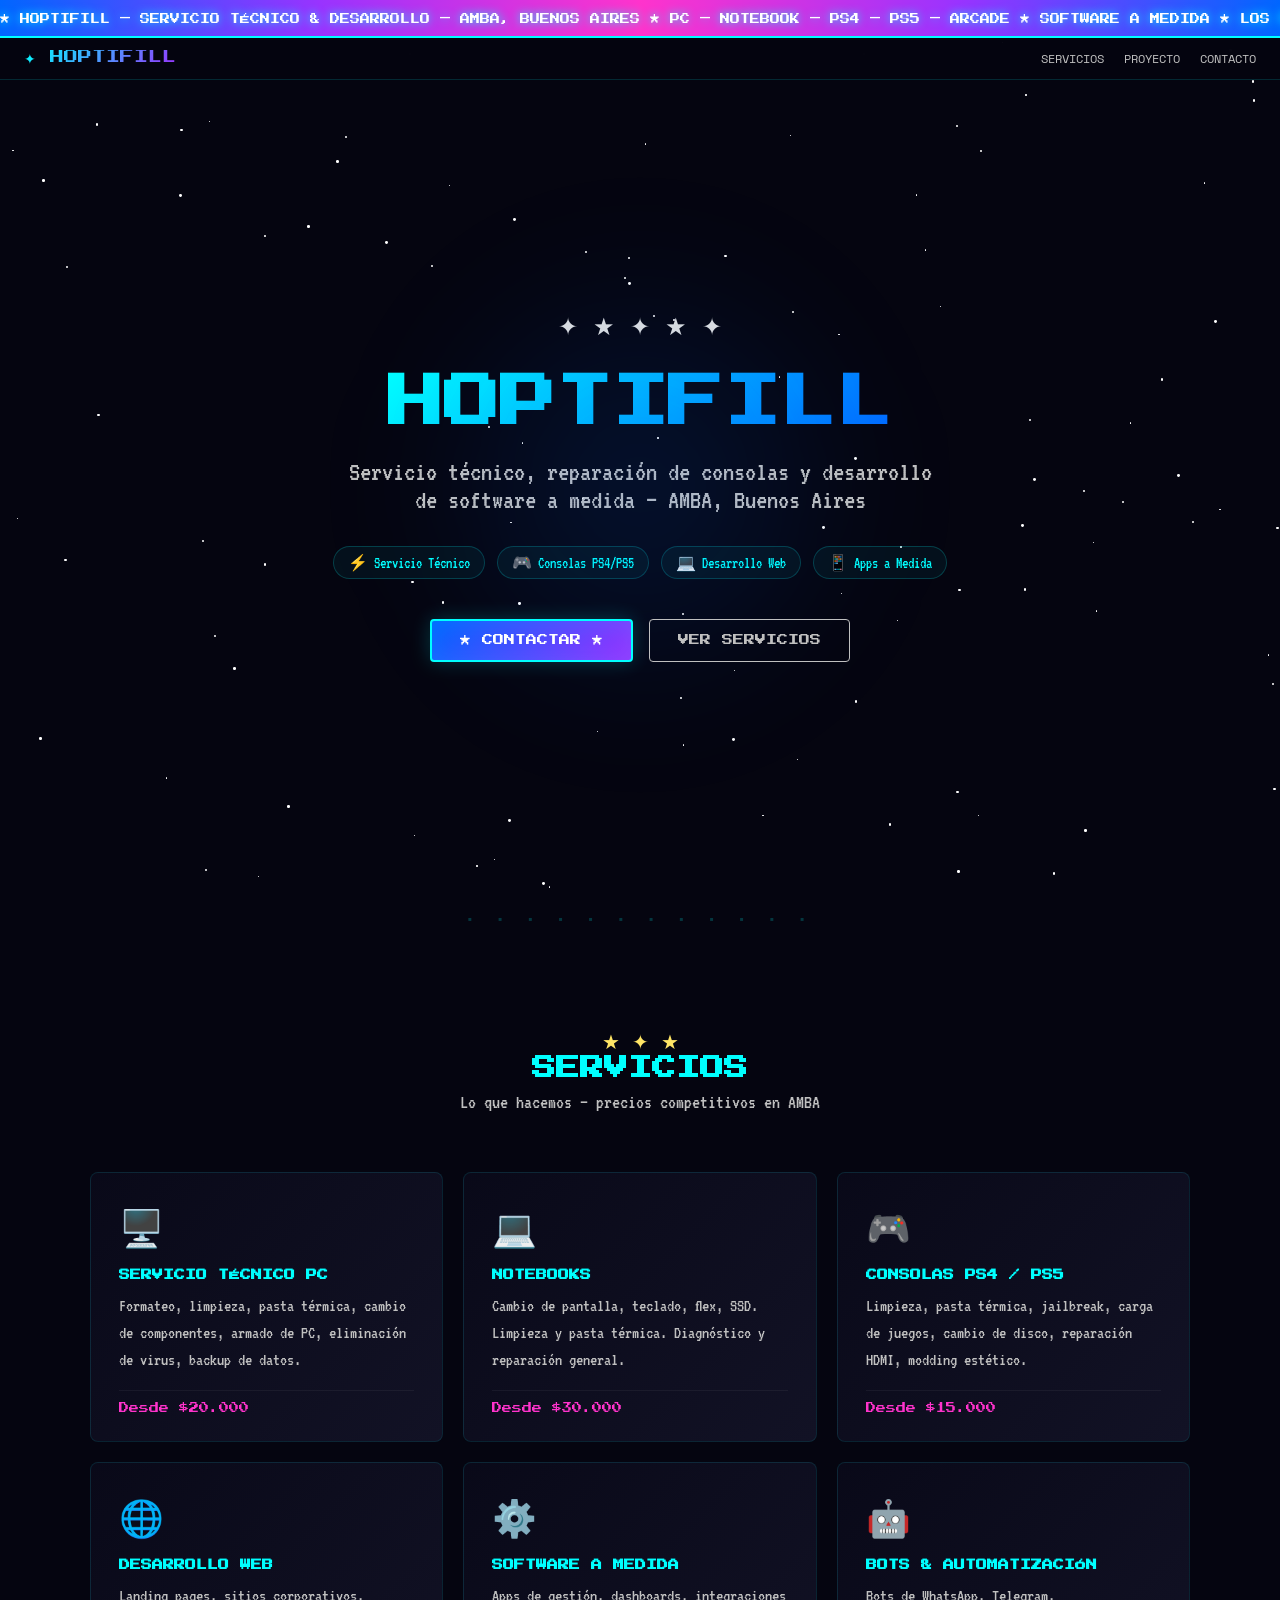
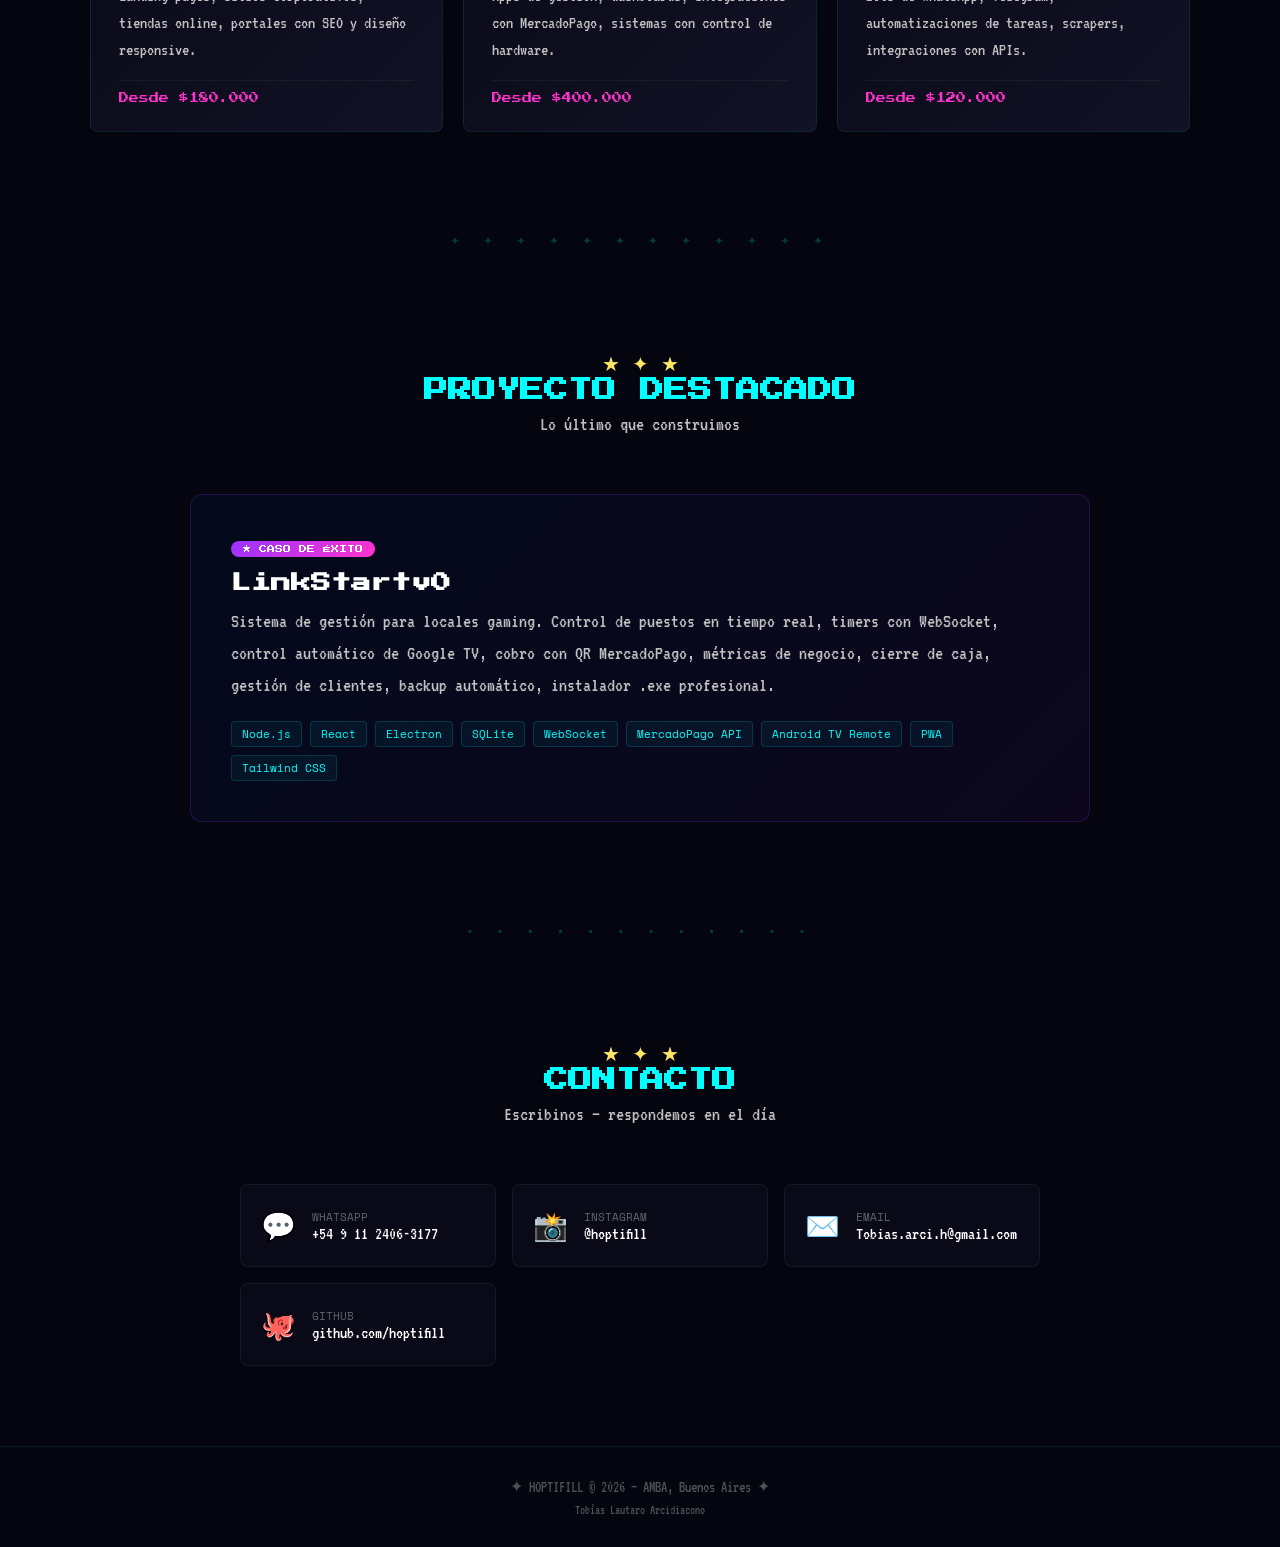
==== index.html @ 8c892903 "portfolio hoptifill" ====
<!DOCTYPE html>
<html lang="es-AR">
<head>
<meta charset="UTF-8"/>
<meta name="viewport" content="width=device-width, initial-scale=1.0"/>
<title>★ Hoptifill — Servicio Técnico & Desarrollo ★</title>
<meta name="description" content="Hoptifill — Servicio técnico, reparación de consolas, desarrollo web y software a medida. AMBA, Buenos Aires."/>
<link href="https://fonts.googleapis.com/css2?family=Press+Start+2P&family=VT323&family=Space+Mono:wght@400;700&display=swap" rel="stylesheet"/>
<style>
:root {
  --y2k-blue: #0066ff;
  --y2k-purple: #9933ff;
  --y2k-pink: #ff33cc;
  --y2k-cyan: #00ffff;
  --y2k-silver: #c0c0c0;
  --y2k-dark: #0a0a1a;
  --y2k-darker: #050510;
  --star: #ffe566;
}
* { margin: 0; padding: 0; box-sizing: border-box; }
html { scroll-behavior: smooth; }
body {
  background: var(--y2k-darker);
  color: #e0e0e0;
  font-family: 'Space Mono', monospace;
  overflow-x: hidden;
  cursor: url("data:image/svg+xml,<svg xmlns='http://www.w3.org/2000/svg' width='20' height='20'><text y='16' font-size='16'>✦</text></svg>"), auto;
}

/* ═══ STARS BACKGROUND ═══ */
.stars {
  position: fixed; top: 0; left: 0; width: 100%; height: 100%;
  pointer-events: none; z-index: 0;
}
.star {
  position: absolute;
  width: 2px; height: 2px;
  background: white;
  border-radius: 50%;
  animation: twinkle var(--d, 3s) ease-in-out infinite;
}
@keyframes twinkle { 0%,100%{opacity:0.2} 50%{opacity:1} }

/* ═══ MARQUEE ═══ */
.marquee-bar {
  background: linear-gradient(90deg, var(--y2k-blue), var(--y2k-purple), var(--y2k-pink), var(--y2k-purple), var(--y2k-blue));
  padding: 6px 0;
  overflow: hidden;
  position: relative;
  z-index: 10;
  border-bottom: 2px solid var(--y2k-cyan);
}
.marquee-inner {
  display: inline-block;
  white-space: nowrap;
  animation: scroll-left 20s linear infinite;
  font-family: 'Press Start 2P', monospace;
  font-size: 10px;
  color: white;
  text-shadow: 0 0 10px var(--y2k-cyan);
}
@keyframes scroll-left { 0%{transform:translateX(100vw)} 100%{transform:translateX(-100%)} }

/* ═══ NAV ═══ */
nav {
  position: sticky; top: 0; z-index: 50;
  background: rgba(5,5,16,0.9);
  backdrop-filter: blur(10px);
  border-bottom: 1px solid rgba(0,255,255,0.15);
  padding: 12px 24px;
  display: flex; justify-content: space-between; align-items: center;
}
.nav-logo {
  font-family: 'Press Start 2P', monospace;
  font-size: 14px;
  background: linear-gradient(135deg, var(--y2k-cyan), var(--y2k-purple));
  -webkit-background-clip: text; -webkit-text-fill-color: transparent;
}
.nav-links { display: flex; gap: 20px; }
.nav-links a {
  color: var(--y2k-silver);
  text-decoration: none;
  font-size: 12px;
  transition: all 0.3s;
  position: relative;
}
.nav-links a:hover { color: var(--y2k-cyan); text-shadow: 0 0 10px var(--y2k-cyan); }
.nav-links a::after {
  content: ''; position: absolute; bottom: -4px; left: 0; width: 0; height: 1px;
  background: var(--y2k-cyan); transition: width 0.3s;
}
.nav-links a:hover::after { width: 100%; }

/* ═══ HERO ═══ */
.hero {
  position: relative; z-index: 1;
  min-height: 90vh;
  display: flex; flex-direction: column;
  align-items: center; justify-content: center;
  text-align: center;
  padding: 40px 20px;
}
.hero-glow {
  position: absolute; width: 500px; height: 500px;
  border-radius: 50%;
  background: radial-gradient(circle, rgba(0,102,255,0.15), transparent 70%);
  filter: blur(60px);
  animation: float 6s ease-in-out infinite;
}
@keyframes float { 0%,100%{transform:translateY(0)} 50%{transform:translateY(-30px)} }
.hero h1 {
  font-family: 'Press Start 2P', monospace;
  font-size: clamp(28px, 5vw, 56px);
  line-height: 1.4;
  margin-bottom: 16px;
  background: linear-gradient(135deg, var(--y2k-cyan), var(--y2k-blue), var(--y2k-purple), var(--y2k-pink));
  background-size: 300% 300%;
  -webkit-background-clip: text; -webkit-text-fill-color: transparent;
  animation: gradient-shift 4s ease infinite;
}
@keyframes gradient-shift { 0%{background-position:0% 50%} 50%{background-position:100% 50%} 100%{background-position:0% 50%} }
.hero-stars { font-size: 24px; margin-bottom: 20px; animation: pulse-star 2s ease-in-out infinite; }
@keyframes pulse-star { 0%,100%{opacity:0.5;transform:scale(1)} 50%{opacity:1;transform:scale(1.1)} }
.hero-sub {
  font-family: 'VT323', monospace;
  font-size: clamp(18px, 2.5vw, 28px);
  color: var(--y2k-silver);
  max-width: 600px;
  margin-bottom: 32px;
}
.hero-badges { display: flex; gap: 12px; flex-wrap: wrap; justify-content: center; margin-bottom: 40px; }
.badge {
  background: rgba(0,255,255,0.05);
  border: 1px solid rgba(0,255,255,0.2);
  padding: 6px 14px;
  border-radius: 999px;
  font-size: 11px;
  color: var(--y2k-cyan);
  font-family: 'VT323', monospace;
  font-size: 16px;
}
.cta-group { display: flex; gap: 16px; flex-wrap: wrap; justify-content: center; }
.cta {
  display: inline-flex; align-items: center; gap: 8px;
  padding: 14px 28px;
  font-family: 'Press Start 2P', monospace;
  font-size: 11px;
  text-decoration: none;
  border-radius: 4px;
  transition: all 0.3s;
  position: relative;
  overflow: hidden;
}
.cta-primary {
  background: linear-gradient(135deg, var(--y2k-blue), var(--y2k-purple));
  color: white;
  border: 2px solid var(--y2k-cyan);
  box-shadow: 0 0 20px rgba(0,255,255,0.2), inset 0 0 20px rgba(0,255,255,0.1);
}
.cta-primary:hover { box-shadow: 0 0 30px rgba(0,255,255,0.4), inset 0 0 30px rgba(0,255,255,0.2); transform: translateY(-2px); }
.cta-secondary {
  background: transparent;
  color: var(--y2k-silver);
  border: 1px solid var(--y2k-silver);
}
.cta-secondary:hover { border-color: var(--y2k-pink); color: var(--y2k-pink); }

/* ═══ SECTIONS ═══ */
section { position: relative; z-index: 1; padding: 80px 20px; }
.section-title {
  text-align: center; margin-bottom: 60px;
}
.section-title h2 {
  font-family: 'Press Start 2P', monospace;
  font-size: clamp(16px, 3vw, 24px);
  color: var(--y2k-cyan);
  margin-bottom: 12px;
}
.section-title .stars-deco { color: var(--star); font-size: 20px; }
.section-title p { font-family: 'VT323', monospace; font-size: 20px; color: var(--y2k-silver); }

/* ═══ SERVICES GRID ═══ */
.services-grid {
  display: grid;
  grid-template-columns: repeat(auto-fit, minmax(280px, 1fr));
  gap: 20px;
  max-width: 1100px;
  margin: 0 auto;
}
.service-card {
  background: linear-gradient(135deg, rgba(10,10,26,0.9), rgba(20,20,40,0.9));
  border: 1px solid rgba(0,255,255,0.1);
  border-radius: 8px;
  padding: 28px;
  transition: all 0.4s;
  position: relative;
  overflow: hidden;
}
.service-card::before {
  content: ''; position: absolute; top: 0; left: 0; right: 0; height: 2px;
  background: linear-gradient(90deg, transparent, var(--y2k-cyan), transparent);
  opacity: 0; transition: opacity 0.4s;
}
.service-card:hover::before { opacity: 1; }
.service-card:hover { transform: translateY(-4px); border-color: rgba(0,255,255,0.3); box-shadow: 0 8px 30px rgba(0,102,255,0.15); }
.service-icon { font-size: 36px; margin-bottom: 16px; }
.service-card h3 { font-family: 'Press Start 2P', monospace; font-size: 11px; color: var(--y2k-cyan); margin-bottom: 12px; }
.service-card p { font-family: 'VT323', monospace; font-size: 18px; color: var(--y2k-silver); line-height: 1.5; }
.service-price {
  margin-top: 16px;
  padding-top: 12px;
  border-top: 1px solid rgba(255,255,255,0.05);
  font-family: 'Press Start 2P', monospace;
  font-size: 10px;
  color: var(--y2k-pink);
}

/* ═══ FEATURED PROJECT ═══ */
.featured {
  max-width: 900px; margin: 0 auto;
  background: linear-gradient(135deg, rgba(0,102,255,0.05), rgba(153,51,255,0.05));
  border: 1px solid rgba(153,51,255,0.2);
  border-radius: 12px;
  padding: 40px;
  position: relative;
  overflow: hidden;
}
.featured::after {
  content: ''; position: absolute; top: -50%; right: -50%;
  width: 200px; height: 200px;
  background: radial-gradient(circle, rgba(153,51,255,0.1), transparent);
  border-radius: 50%;
  filter: blur(40px);
}
.featured-badge {
  display: inline-block;
  background: linear-gradient(135deg, var(--y2k-purple), var(--y2k-pink));
  padding: 4px 12px;
  border-radius: 999px;
  font-family: 'Press Start 2P', monospace;
  font-size: 8px;
  color: white;
  margin-bottom: 16px;
}
.featured h3 {
  font-family: 'Press Start 2P', monospace;
  font-size: 20px;
  color: white;
  margin-bottom: 12px;
}
.featured p { font-family: 'VT323', monospace; font-size: 20px; color: var(--y2k-silver); line-height: 1.6; margin-bottom: 20px; }
.tech-tags { display: flex; gap: 8px; flex-wrap: wrap; }
.tech-tag {
  background: rgba(0,255,255,0.05);
  border: 1px solid rgba(0,255,255,0.15);
  padding: 4px 10px;
  border-radius: 4px;
  font-size: 11px;
  color: var(--y2k-cyan);
}

/* ═══ CONTACT ═══ */
.contact-grid {
  display: grid;
  grid-template-columns: repeat(auto-fit, minmax(220px, 1fr));
  gap: 16px;
  max-width: 800px;
  margin: 0 auto;
}
.contact-card {
  display: flex; align-items: center; gap: 16px;
  background: rgba(10,10,26,0.8);
  border: 1px solid rgba(255,255,255,0.06);
  border-radius: 8px;
  padding: 20px;
  text-decoration: none;
  color: var(--y2k-silver);
  transition: all 0.3s;
}
.contact-card:hover { border-color: var(--y2k-cyan); transform: translateY(-2px); }
.contact-icon { font-size: 28px; }
.contact-label { font-size: 11px; color: var(--y2k-silver); opacity: 0.5; }
.contact-value { font-family: 'VT323', monospace; font-size: 18px; color: white; }

/* ═══ FOOTER ═══ */
footer {
  position: relative; z-index: 1;
  border-top: 1px solid rgba(0,255,255,0.1);
  text-align: center;
  padding: 30px 20px;
}
footer p { font-family: 'VT323', monospace; font-size: 16px; color: rgba(255,255,255,0.3); }
footer .sparkle { animation: pulse-star 1.5s ease-in-out infinite; display: inline-block; }

/* ═══ PIXEL DIVIDER ═══ */
.divider {
  text-align: center;
  padding: 20px;
  font-size: 12px;
  color: rgba(0,255,255,0.2);
  letter-spacing: 8px;
}

/* ═══ RESPONSIVE ═══ */
@media (max-width: 600px) {
  .nav-links { display: none; }
  .hero h1 { font-size: 22px; }
  .featured { padding: 24px; }
  .cta { font-size: 9px; padding: 12px 20px; }
}
</style>
</head>
<body>

<!-- Stars -->
<div class="stars" id="stars"></div>

<!-- Marquee -->
<div class="marquee-bar">
  <div class="marquee-inner">
    ★ HOPTIFILL — SERVICIO TÉCNICO & DESARROLLO — AMBA, BUENOS AIRES ★ PC — NOTEBOOK — PS4 — PS5 — ARCADE ★ SOFTWARE A MEDIDA ★ LOS PRECIOS MÁS COMPETITIVOS ★ CONTACTANOS POR WHATSAPP ★
  </div>
</div>

<!-- Nav -->
<nav>
  <div class="nav-logo">✦ HOPTIFILL</div>
  <div class="nav-links">
    <a href="#servicios">SERVICIOS</a>
    <a href="#proyecto">PROYECTO</a>
    <a href="#contacto">CONTACTO</a>
  </div>
</nav>

<!-- Hero -->
<section class="hero">
  <div class="hero-glow"></div>
  <div class="hero-stars">✦ ★ ✦ ★ ✦</div>
  <h1>HOPTIFILL</h1>
  <p class="hero-sub">Servicio técnico, reparación de consolas y desarrollo de software a medida — AMBA, Buenos Aires</p>
  <div class="hero-badges">
    <span class="badge">⚡ Servicio Técnico</span>
    <span class="badge">🎮 Consolas PS4/PS5</span>
    <span class="badge">💻 Desarrollo Web</span>
    <span class="badge">📱 Apps a Medida</span>
  </div>
  <div class="cta-group">
    <a href="https://wa.me/5491124063177" target="_blank" class="cta cta-primary">★ CONTACTAR ★</a>
    <a href="#servicios" class="cta cta-secondary">VER SERVICIOS</a>
  </div>
</section>

<div class="divider">▪ ▪ ▪ ▪ ▪ ▪ ▪ ▪ ▪ ▪ ▪ ▪</div>

<!-- Servicios -->
<section id="servicios">
  <div class="section-title">
    <div class="stars-deco">★ ✦ ★</div>
    <h2>SERVICIOS</h2>
    <p>Lo que hacemos — precios competitivos en AMBA</p>
  </div>

  <div class="services-grid">
    <div class="service-card">
      <div class="service-icon">🖥️</div>
      <h3>SERVICIO TÉCNICO PC</h3>
      <p>Formateo, limpieza, pasta térmica, cambio de componentes, armado de PC, eliminación de virus, backup de datos.</p>
      <div class="service-price">Desde $20.000</div>
    </div>
    <div class="service-card">
      <div class="service-icon">💻</div>
      <h3>NOTEBOOKS</h3>
      <p>Cambio de pantalla, teclado, flex, SSD. Limpieza y pasta térmica. Diagnóstico y reparación general.</p>
      <div class="service-price">Desde $30.000</div>
    </div>
    <div class="service-card">
      <div class="service-icon">🎮</div>
      <h3>CONSOLAS PS4 / PS5</h3>
      <p>Limpieza, pasta térmica, jailbreak, carga de juegos, cambio de disco, reparación HDMI, modding estético.</p>
      <div class="service-price">Desde $15.000</div>
    </div>
    <div class="service-card">
      <div class="service-icon">🌐</div>
      <h3>DESARROLLO WEB</h3>
      <p>Landing pages, sitios corporativos, tiendas online, portales con SEO y diseño responsive.</p>
      <div class="service-price">Desde $180.000</div>
    </div>
    <div class="service-card">
      <div class="service-icon">⚙️</div>
      <h3>SOFTWARE A MEDIDA</h3>
      <p>Apps de gestión, dashboards, integraciones con MercadoPago, sistemas con control de hardware.</p>
      <div class="service-price">Desde $400.000</div>
    </div>
    <div class="service-card">
      <div class="service-icon">🤖</div>
      <h3>BOTS & AUTOMATIZACIÓN</h3>
      <p>Bots de WhatsApp, Telegram, automatizaciones de tareas, scrapers, integraciones con APIs.</p>
      <div class="service-price">Desde $120.000</div>
    </div>
  </div>
</section>

<div class="divider">✦ ✦ ✦ ✦ ✦ ✦ ✦ ✦ ✦ ✦ ✦ ✦</div>

<!-- Proyecto destacado -->
<section id="proyecto">
  <div class="section-title">
    <div class="stars-deco">★ ✦ ★</div>
    <h2>PROYECTO DESTACADO</h2>
    <p>Lo último que construimos</p>
  </div>

  <div class="featured">
    <span class="featured-badge">★ CASO DE ÉXITO</span>
    <h3>LinkStartv0</h3>
    <p>Sistema de gestión para locales gaming. Control de puestos en tiempo real, timers con WebSocket, control automático de Google TV, cobro con QR MercadoPago, métricas de negocio, cierre de caja, gestión de clientes, backup automático, instalador .exe profesional.</p>
    <div class="tech-tags">
      <span class="tech-tag">Node.js</span>
      <span class="tech-tag">React</span>
      <span class="tech-tag">Electron</span>
      <span class="tech-tag">SQLite</span>
      <span class="tech-tag">WebSocket</span>
      <span class="tech-tag">MercadoPago API</span>
      <span class="tech-tag">Android TV Remote</span>
      <span class="tech-tag">PWA</span>
      <span class="tech-tag">Tailwind CSS</span>
    </div>
  </div>
</section>

<div class="divider">▪ ▪ ▪ ▪ ▪ ▪ ▪ ▪ ▪ ▪ ▪ ▪</div>

<!-- Contacto -->
<section id="contacto">
  <div class="section-title">
    <div class="stars-deco">★ ✦ ★</div>
    <h2>CONTACTO</h2>
    <p>Escribinos — respondemos en el día</p>
  </div>

  <div class="contact-grid">
    <a href="https://wa.me/5491124063177" target="_blank" class="contact-card">
      <div class="contact-icon">💬</div>
      <div>
        <div class="contact-label">WHATSAPP</div>
        <div class="contact-value">+54 9 11 2406-3177</div>
      </div>
    </a>
    <a href="https://instagram.com/hoptifill" target="_blank" class="contact-card">
      <div class="contact-icon">📸</div>
      <div>
        <div class="contact-label">INSTAGRAM</div>
        <div class="contact-value">@hoptifill</div>
      </div>
    </a>
    <a href="mailto:Tobias.arci.h@gmail.com" class="contact-card">
      <div class="contact-icon">✉️</div>
      <div>
        <div class="contact-label">EMAIL</div>
        <div class="contact-value">Tobias.arci.h@gmail.com</div>
      </div>
    </a>
    <a href="https://github.com/hoptifill" target="_blank" class="contact-card">
      <div class="contact-icon">🐙</div>
      <div>
        <div class="contact-label">GITHUB</div>
        <div class="contact-value">github.com/hoptifill</div>
      </div>
    </a>
  </div>
</section>

<!-- Footer -->
<footer>
  <p><span class="sparkle">✦</span> HOPTIFILL © 2026 — AMBA, Buenos Aires <span class="sparkle">✦</span></p>
  <p style="margin-top:8px; font-size:13px;">Tobías Lautaro Arcidiacono</p>
</footer>

<script>
// Generate stars
var starsContainer = document.getElementById('stars');
for (var i = 0; i < 120; i++) {
  var star = document.createElement('div');
  star.className = 'star';
  star.style.left = Math.random() * 100 + '%';
  star.style.top = Math.random() * 100 + '%';
  star.style.setProperty('--d', (2 + Math.random() * 4) + 's');
  star.style.animationDelay = Math.random() * 3 + 's';
  star.style.width = star.style.height = (1 + Math.random() * 2) + 'px';
  starsContainer.appendChild(star);
}
</script>
</body>
</html>
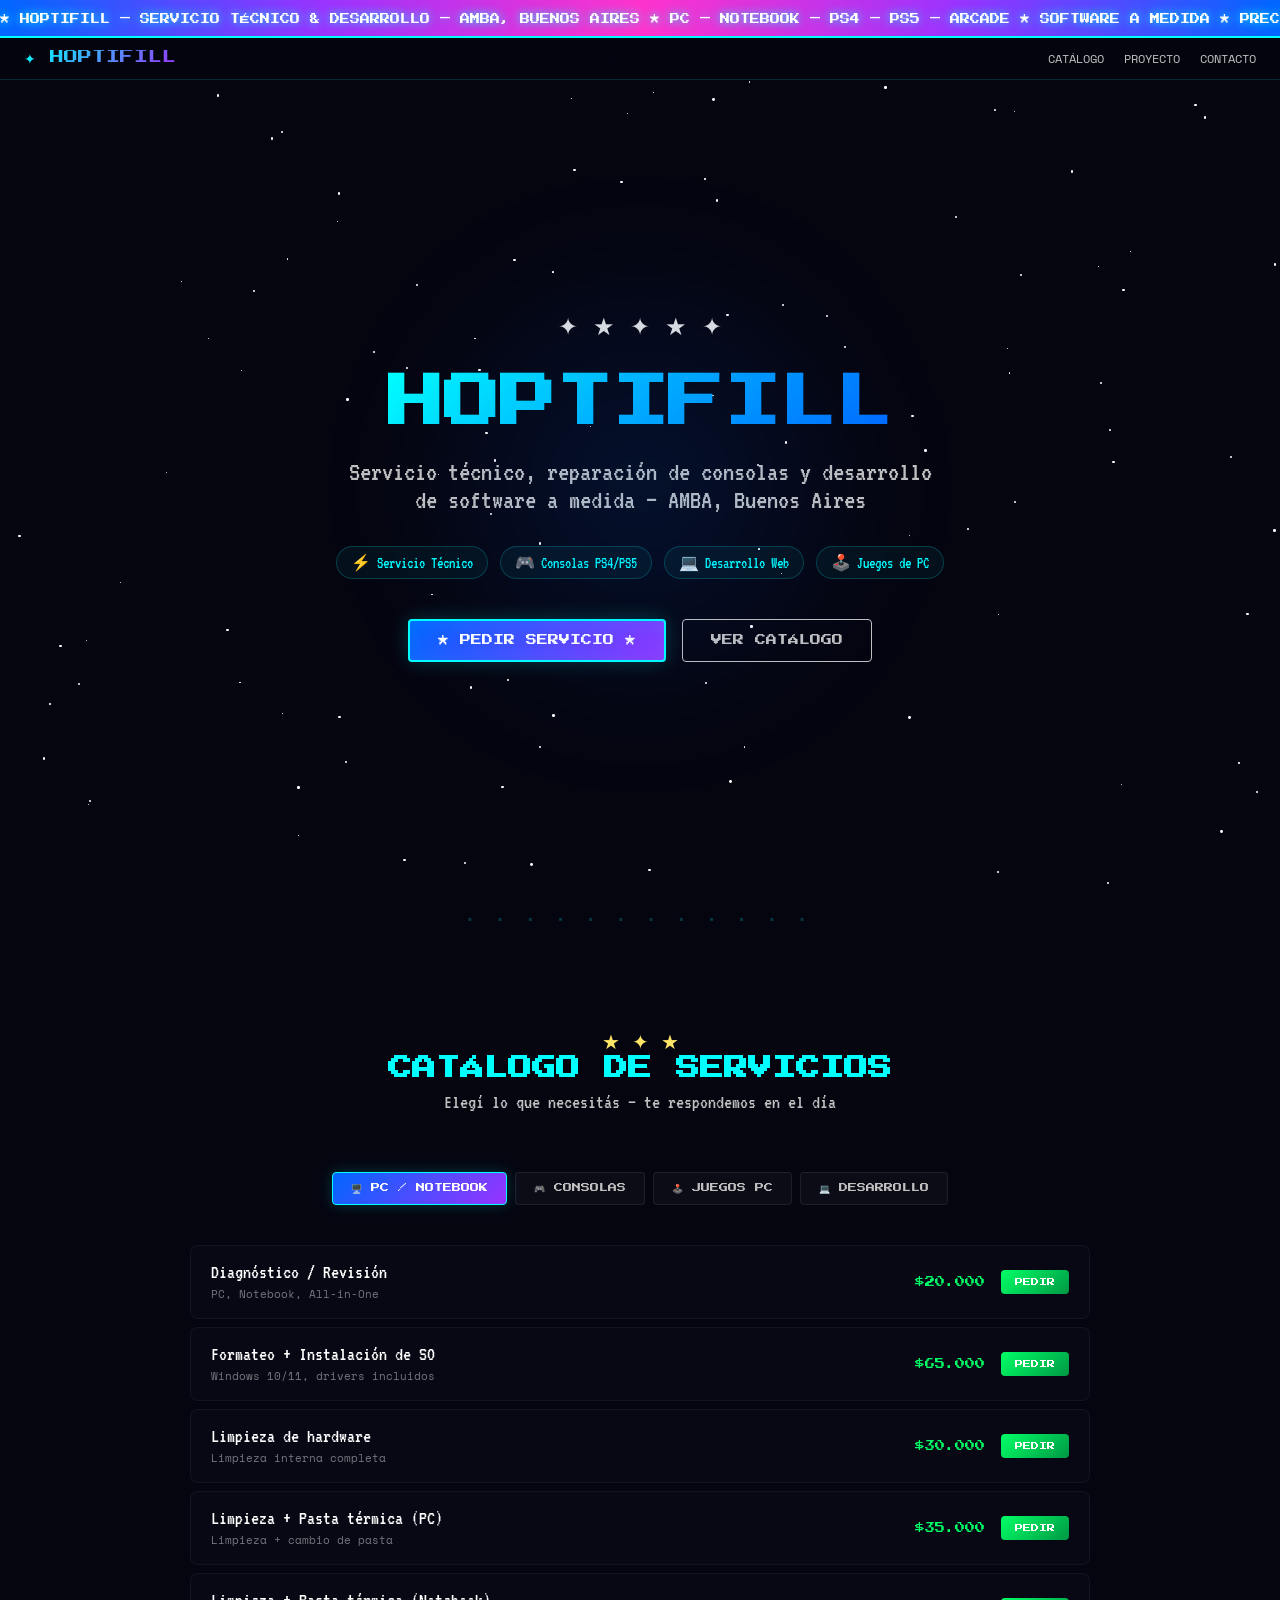
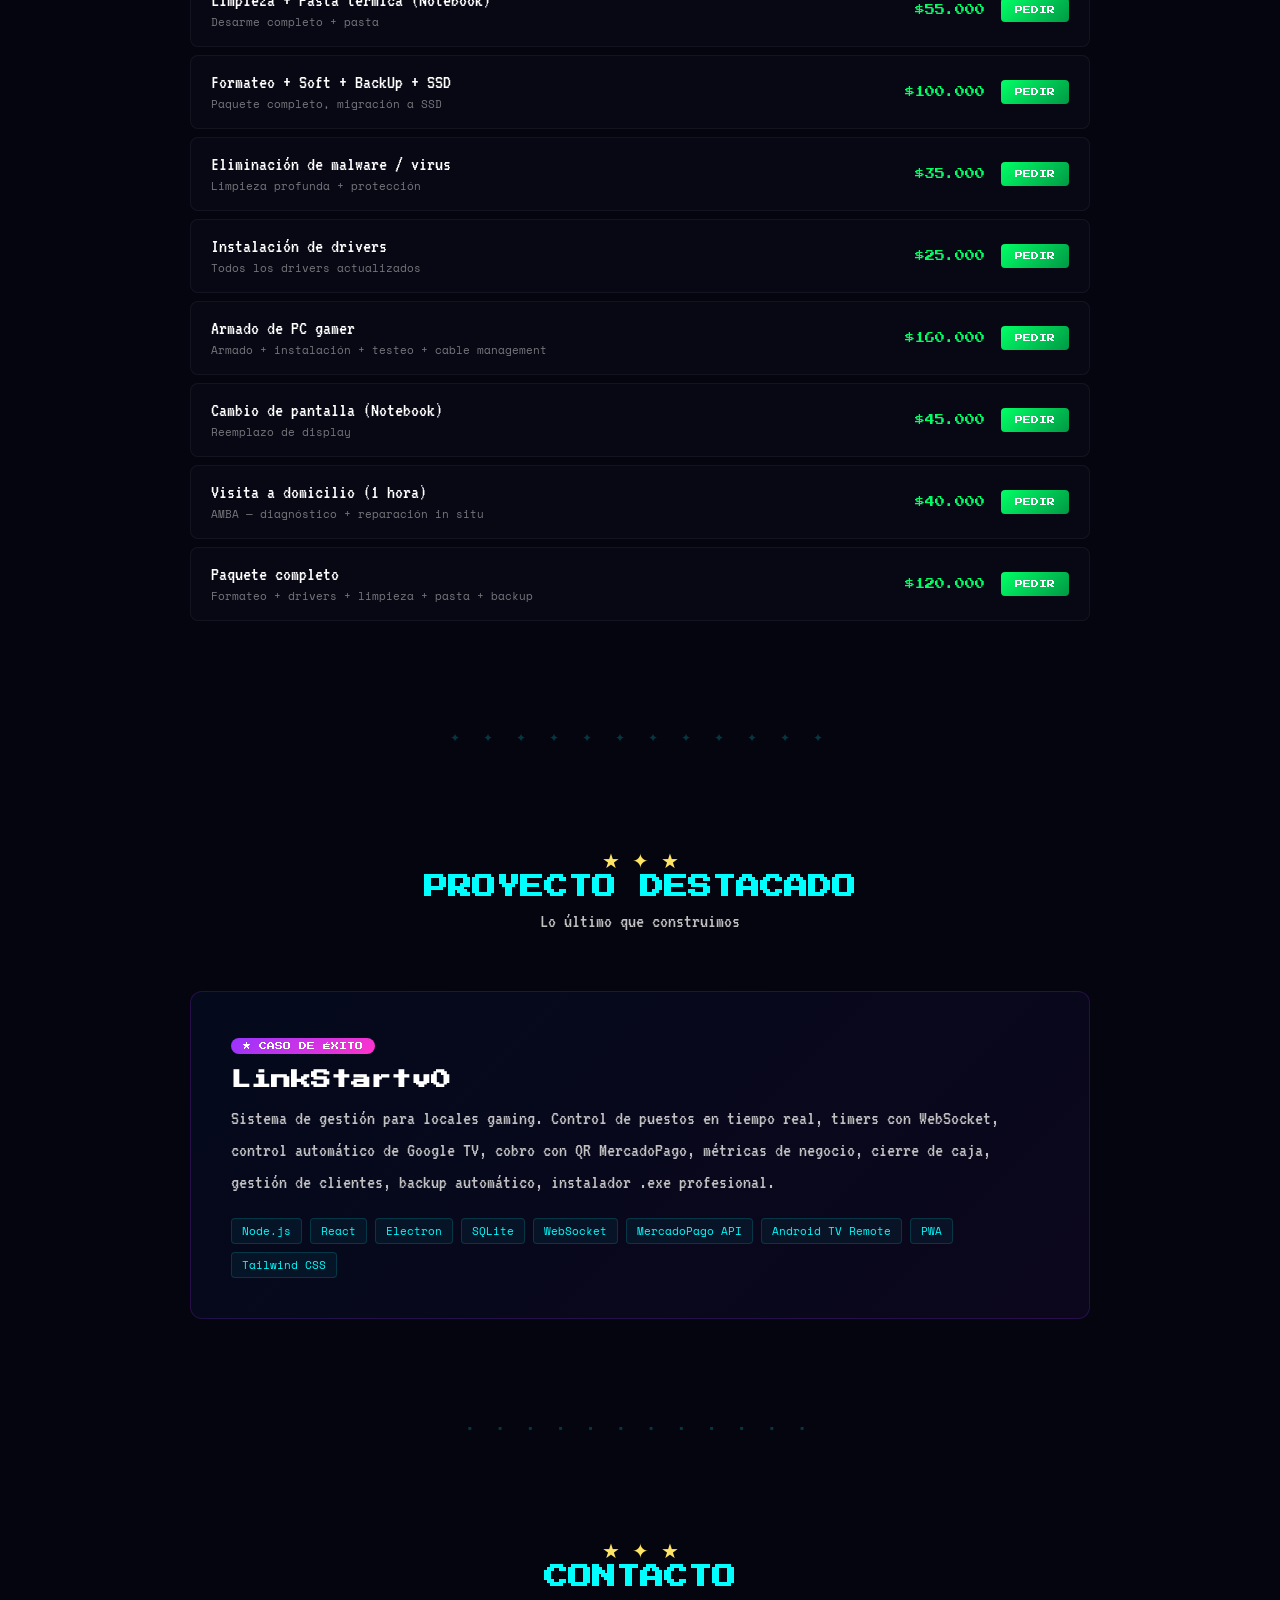
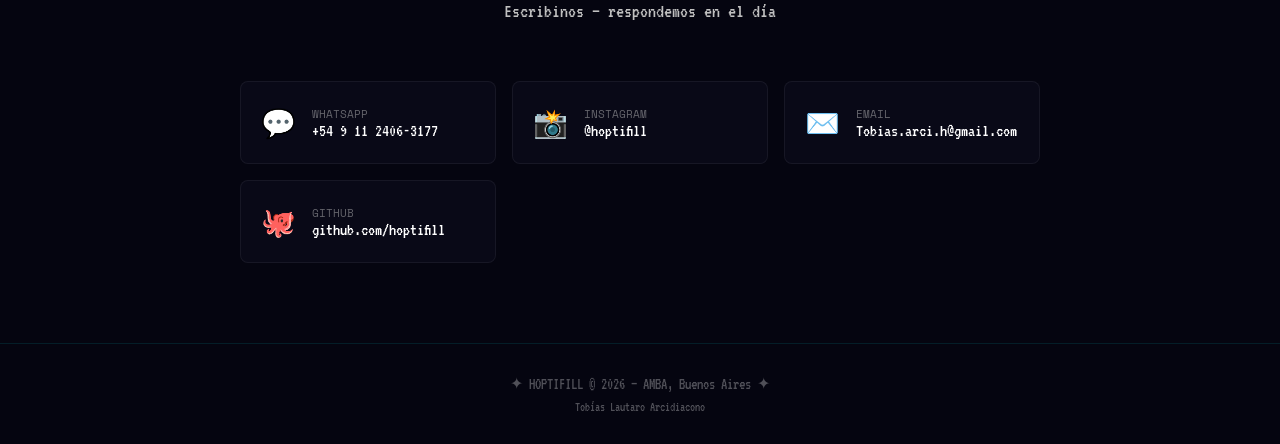
==== commit 7b1cd433: "Update index.html" ====
--- a/index.html
+++ b/index.html
@@ -7,332 +7,116 @@
 <meta name="description" content="Hoptifill — Servicio técnico, reparación de consolas, desarrollo web y software a medida. AMBA, Buenos Aires."/>
 <link href="https://fonts.googleapis.com/css2?family=Press+Start+2P&family=VT323&family=Space+Mono:wght@400;700&display=swap" rel="stylesheet"/>
 <style>
-:root {
-  --y2k-blue: #0066ff;
-  --y2k-purple: #9933ff;
-  --y2k-pink: #ff33cc;
-  --y2k-cyan: #00ffff;
-  --y2k-silver: #c0c0c0;
-  --y2k-dark: #0a0a1a;
-  --y2k-darker: #050510;
-  --star: #ffe566;
-}
-* { margin: 0; padding: 0; box-sizing: border-box; }
-html { scroll-behavior: smooth; }
-body {
-  background: var(--y2k-darker);
-  color: #e0e0e0;
-  font-family: 'Space Mono', monospace;
-  overflow-x: hidden;
-  cursor: url("data:image/svg+xml,<svg xmlns='http://www.w3.org/2000/svg' width='20' height='20'><text y='16' font-size='16'>✦</text></svg>"), auto;
-}
-
-/* ═══ STARS BACKGROUND ═══ */
-.stars {
-  position: fixed; top: 0; left: 0; width: 100%; height: 100%;
-  pointer-events: none; z-index: 0;
-}
-.star {
-  position: absolute;
-  width: 2px; height: 2px;
-  background: white;
-  border-radius: 50%;
-  animation: twinkle var(--d, 3s) ease-in-out infinite;
-}
-@keyframes twinkle { 0%,100%{opacity:0.2} 50%{opacity:1} }
-
-/* ═══ MARQUEE ═══ */
-.marquee-bar {
-  background: linear-gradient(90deg, var(--y2k-blue), var(--y2k-purple), var(--y2k-pink), var(--y2k-purple), var(--y2k-blue));
-  padding: 6px 0;
-  overflow: hidden;
-  position: relative;
-  z-index: 10;
-  border-bottom: 2px solid var(--y2k-cyan);
-}
-.marquee-inner {
-  display: inline-block;
-  white-space: nowrap;
-  animation: scroll-left 20s linear infinite;
-  font-family: 'Press Start 2P', monospace;
-  font-size: 10px;
-  color: white;
-  text-shadow: 0 0 10px var(--y2k-cyan);
-}
-@keyframes scroll-left { 0%{transform:translateX(100vw)} 100%{transform:translateX(-100%)} }
-
-/* ═══ NAV ═══ */
-nav {
-  position: sticky; top: 0; z-index: 50;
-  background: rgba(5,5,16,0.9);
-  backdrop-filter: blur(10px);
-  border-bottom: 1px solid rgba(0,255,255,0.15);
-  padding: 12px 24px;
-  display: flex; justify-content: space-between; align-items: center;
-}
-.nav-logo {
-  font-family: 'Press Start 2P', monospace;
-  font-size: 14px;
-  background: linear-gradient(135deg, var(--y2k-cyan), var(--y2k-purple));
-  -webkit-background-clip: text; -webkit-text-fill-color: transparent;
-}
-.nav-links { display: flex; gap: 20px; }
-.nav-links a {
-  color: var(--y2k-silver);
-  text-decoration: none;
-  font-size: 12px;
-  transition: all 0.3s;
-  position: relative;
-}
-.nav-links a:hover { color: var(--y2k-cyan); text-shadow: 0 0 10px var(--y2k-cyan); }
-.nav-links a::after {
-  content: ''; position: absolute; bottom: -4px; left: 0; width: 0; height: 1px;
-  background: var(--y2k-cyan); transition: width 0.3s;
-}
-.nav-links a:hover::after { width: 100%; }
-
-/* ═══ HERO ═══ */
-.hero {
-  position: relative; z-index: 1;
-  min-height: 90vh;
-  display: flex; flex-direction: column;
-  align-items: center; justify-content: center;
-  text-align: center;
-  padding: 40px 20px;
-}
-.hero-glow {
-  position: absolute; width: 500px; height: 500px;
-  border-radius: 50%;
-  background: radial-gradient(circle, rgba(0,102,255,0.15), transparent 70%);
-  filter: blur(60px);
-  animation: float 6s ease-in-out infinite;
-}
-@keyframes float { 0%,100%{transform:translateY(0)} 50%{transform:translateY(-30px)} }
-.hero h1 {
-  font-family: 'Press Start 2P', monospace;
-  font-size: clamp(28px, 5vw, 56px);
-  line-height: 1.4;
-  margin-bottom: 16px;
-  background: linear-gradient(135deg, var(--y2k-cyan), var(--y2k-blue), var(--y2k-purple), var(--y2k-pink));
-  background-size: 300% 300%;
-  -webkit-background-clip: text; -webkit-text-fill-color: transparent;
-  animation: gradient-shift 4s ease infinite;
-}
-@keyframes gradient-shift { 0%{background-position:0% 50%} 50%{background-position:100% 50%} 100%{background-position:0% 50%} }
-.hero-stars { font-size: 24px; margin-bottom: 20px; animation: pulse-star 2s ease-in-out infinite; }
-@keyframes pulse-star { 0%,100%{opacity:0.5;transform:scale(1)} 50%{opacity:1;transform:scale(1.1)} }
-.hero-sub {
-  font-family: 'VT323', monospace;
-  font-size: clamp(18px, 2.5vw, 28px);
-  color: var(--y2k-silver);
-  max-width: 600px;
-  margin-bottom: 32px;
-}
-.hero-badges { display: flex; gap: 12px; flex-wrap: wrap; justify-content: center; margin-bottom: 40px; }
-.badge {
-  background: rgba(0,255,255,0.05);
-  border: 1px solid rgba(0,255,255,0.2);
-  padding: 6px 14px;
-  border-radius: 999px;
-  font-size: 11px;
-  color: var(--y2k-cyan);
-  font-family: 'VT323', monospace;
-  font-size: 16px;
-}
-.cta-group { display: flex; gap: 16px; flex-wrap: wrap; justify-content: center; }
-.cta {
-  display: inline-flex; align-items: center; gap: 8px;
-  padding: 14px 28px;
-  font-family: 'Press Start 2P', monospace;
-  font-size: 11px;
-  text-decoration: none;
-  border-radius: 4px;
-  transition: all 0.3s;
-  position: relative;
-  overflow: hidden;
-}
-.cta-primary {
-  background: linear-gradient(135deg, var(--y2k-blue), var(--y2k-purple));
-  color: white;
-  border: 2px solid var(--y2k-cyan);
-  box-shadow: 0 0 20px rgba(0,255,255,0.2), inset 0 0 20px rgba(0,255,255,0.1);
-}
-.cta-primary:hover { box-shadow: 0 0 30px rgba(0,255,255,0.4), inset 0 0 30px rgba(0,255,255,0.2); transform: translateY(-2px); }
-.cta-secondary {
-  background: transparent;
-  color: var(--y2k-silver);
-  border: 1px solid var(--y2k-silver);
-}
-.cta-secondary:hover { border-color: var(--y2k-pink); color: var(--y2k-pink); }
-
-/* ═══ SECTIONS ═══ */
-section { position: relative; z-index: 1; padding: 80px 20px; }
-.section-title {
-  text-align: center; margin-bottom: 60px;
-}
-.section-title h2 {
-  font-family: 'Press Start 2P', monospace;
-  font-size: clamp(16px, 3vw, 24px);
-  color: var(--y2k-cyan);
-  margin-bottom: 12px;
-}
-.section-title .stars-deco { color: var(--star); font-size: 20px; }
-.section-title p { font-family: 'VT323', monospace; font-size: 20px; color: var(--y2k-silver); }
-
-/* ═══ SERVICES GRID ═══ */
-.services-grid {
-  display: grid;
-  grid-template-columns: repeat(auto-fit, minmax(280px, 1fr));
-  gap: 20px;
-  max-width: 1100px;
-  margin: 0 auto;
-}
-.service-card {
-  background: linear-gradient(135deg, rgba(10,10,26,0.9), rgba(20,20,40,0.9));
-  border: 1px solid rgba(0,255,255,0.1);
-  border-radius: 8px;
-  padding: 28px;
-  transition: all 0.4s;
-  position: relative;
-  overflow: hidden;
-}
-.service-card::before {
-  content: ''; position: absolute; top: 0; left: 0; right: 0; height: 2px;
-  background: linear-gradient(90deg, transparent, var(--y2k-cyan), transparent);
-  opacity: 0; transition: opacity 0.4s;
-}
-.service-card:hover::before { opacity: 1; }
-.service-card:hover { transform: translateY(-4px); border-color: rgba(0,255,255,0.3); box-shadow: 0 8px 30px rgba(0,102,255,0.15); }
-.service-icon { font-size: 36px; margin-bottom: 16px; }
-.service-card h3 { font-family: 'Press Start 2P', monospace; font-size: 11px; color: var(--y2k-cyan); margin-bottom: 12px; }
-.service-card p { font-family: 'VT323', monospace; font-size: 18px; color: var(--y2k-silver); line-height: 1.5; }
-.service-price {
-  margin-top: 16px;
-  padding-top: 12px;
-  border-top: 1px solid rgba(255,255,255,0.05);
-  font-family: 'Press Start 2P', monospace;
-  font-size: 10px;
-  color: var(--y2k-pink);
-}
-
-/* ═══ FEATURED PROJECT ═══ */
-.featured {
-  max-width: 900px; margin: 0 auto;
-  background: linear-gradient(135deg, rgba(0,102,255,0.05), rgba(153,51,255,0.05));
-  border: 1px solid rgba(153,51,255,0.2);
-  border-radius: 12px;
-  padding: 40px;
-  position: relative;
-  overflow: hidden;
-}
-.featured::after {
-  content: ''; position: absolute; top: -50%; right: -50%;
-  width: 200px; height: 200px;
-  background: radial-gradient(circle, rgba(153,51,255,0.1), transparent);
-  border-radius: 50%;
-  filter: blur(40px);
-}
-.featured-badge {
-  display: inline-block;
-  background: linear-gradient(135deg, var(--y2k-purple), var(--y2k-pink));
-  padding: 4px 12px;
-  border-radius: 999px;
-  font-family: 'Press Start 2P', monospace;
-  font-size: 8px;
-  color: white;
-  margin-bottom: 16px;
-}
-.featured h3 {
-  font-family: 'Press Start 2P', monospace;
-  font-size: 20px;
-  color: white;
-  margin-bottom: 12px;
-}
-.featured p { font-family: 'VT323', monospace; font-size: 20px; color: var(--y2k-silver); line-height: 1.6; margin-bottom: 20px; }
-.tech-tags { display: flex; gap: 8px; flex-wrap: wrap; }
-.tech-tag {
-  background: rgba(0,255,255,0.05);
-  border: 1px solid rgba(0,255,255,0.15);
-  padding: 4px 10px;
-  border-radius: 4px;
-  font-size: 11px;
-  color: var(--y2k-cyan);
-}
+:root{--y2k-blue:#0066ff;--y2k-purple:#9933ff;--y2k-pink:#ff33cc;--y2k-cyan:#00ffff;--y2k-silver:#c0c0c0;--y2k-dark:#0a0a1a;--y2k-darker:#050510;--star:#ffe566;--y2k-green:#00ff66}
+*{margin:0;padding:0;box-sizing:border-box}
+html{scroll-behavior:smooth}
+body{background:var(--y2k-darker);color:#e0e0e0;font-family:'Space Mono',monospace;overflow-x:hidden;cursor:url("data:image/svg+xml,<svg xmlns='http://www.w3.org/2000/svg' width='24' height='24'><text y='18' font-size='18' stroke='%23000' stroke-width='1.5' fill='white'>✦</text></svg>"),auto}
+
+.stars{position:fixed;top:0;left:0;width:100%;height:100%;pointer-events:none;z-index:0}
+.star{position:absolute;width:2px;height:2px;background:white;border-radius:50%;animation:twinkle var(--d,3s) ease-in-out infinite}
+@keyframes twinkle{0%,100%{opacity:.2}50%{opacity:1}}
+
+.marquee-bar{background:linear-gradient(90deg,var(--y2k-blue),var(--y2k-purple),var(--y2k-pink),var(--y2k-purple),var(--y2k-blue));padding:6px 0;overflow:hidden;position:relative;z-index:10;border-bottom:2px solid var(--y2k-cyan)}
+.marquee-inner{display:inline-block;white-space:nowrap;animation:scroll-left 20s linear infinite;font-family:'Press Start 2P',monospace;font-size:10px;color:white;text-shadow:0 0 10px var(--y2k-cyan)}
+@keyframes scroll-left{0%{transform:translateX(100vw)}100%{transform:translateX(-100%)}}
+
+nav{position:sticky;top:0;z-index:50;background:rgba(5,5,16,0.95);backdrop-filter:blur(10px);border-bottom:1px solid rgba(0,255,255,0.15);padding:12px 24px;display:flex;justify-content:space-between;align-items:center}
+.nav-logo{font-family:'Press Start 2P',monospace;font-size:14px;background:linear-gradient(135deg,var(--y2k-cyan),var(--y2k-purple));-webkit-background-clip:text;-webkit-text-fill-color:transparent}
+.nav-links{display:flex;gap:20px}
+.nav-links a{color:var(--y2k-silver);text-decoration:none;font-size:12px;transition:all .3s}
+.nav-links a:hover{color:var(--y2k-cyan);text-shadow:0 0 10px var(--y2k-cyan)}
+
+.hero{position:relative;z-index:1;min-height:90vh;display:flex;flex-direction:column;align-items:center;justify-content:center;text-align:center;padding:40px 20px}
+.hero-glow{position:absolute;width:500px;height:500px;border-radius:50%;background:radial-gradient(circle,rgba(0,102,255,0.15),transparent 70%);filter:blur(60px);animation:float 6s ease-in-out infinite}
+@keyframes float{0%,100%{transform:translateY(0)}50%{transform:translateY(-30px)}}
+.hero h1{font-family:'Press Start 2P',monospace;font-size:clamp(28px,5vw,56px);line-height:1.4;margin-bottom:16px;background:linear-gradient(135deg,var(--y2k-cyan),var(--y2k-blue),var(--y2k-purple),var(--y2k-pink));background-size:300% 300%;-webkit-background-clip:text;-webkit-text-fill-color:transparent;animation:gradient-shift 4s ease infinite}
+@keyframes gradient-shift{0%{background-position:0% 50%}50%{background-position:100% 50%}100%{background-position:0% 50%}}
+.hero-stars{font-size:24px;margin-bottom:20px;animation:pulse-star 2s ease-in-out infinite}
+@keyframes pulse-star{0%,100%{opacity:.5;transform:scale(1)}50%{opacity:1;transform:scale(1.1)}}
+.hero-sub{font-family:'VT323',monospace;font-size:clamp(18px,2.5vw,28px);color:var(--y2k-silver);max-width:600px;margin-bottom:32px}
+.hero-badges{display:flex;gap:12px;flex-wrap:wrap;justify-content:center;margin-bottom:40px}
+.badge{background:rgba(0,255,255,0.05);border:1px solid rgba(0,255,255,0.2);padding:6px 14px;border-radius:999px;font-family:'VT323',monospace;font-size:16px;color:var(--y2k-cyan)}
+.cta-group{display:flex;gap:16px;flex-wrap:wrap;justify-content:center}
+.cta{display:inline-flex;align-items:center;gap:8px;padding:14px 28px;font-family:'Press Start 2P',monospace;font-size:11px;text-decoration:none;border-radius:4px;transition:all .3s}
+.cta-primary{background:linear-gradient(135deg,var(--y2k-blue),var(--y2k-purple));color:white;border:2px solid var(--y2k-cyan);box-shadow:0 0 20px rgba(0,255,255,0.2),inset 0 0 20px rgba(0,255,255,0.1)}
+.cta-primary:hover{box-shadow:0 0 30px rgba(0,255,255,0.4),inset 0 0 30px rgba(0,255,255,0.2);transform:translateY(-2px)}
+.cta-secondary{background:transparent;color:var(--y2k-silver);border:1px solid var(--y2k-silver)}
+.cta-secondary:hover{border-color:var(--y2k-pink);color:var(--y2k-pink)}
+
+section{position:relative;z-index:1;padding:80px 20px}
+.section-title{text-align:center;margin-bottom:60px}
+.section-title h2{font-family:'Press Start 2P',monospace;font-size:clamp(16px,3vw,24px);color:var(--y2k-cyan);margin-bottom:12px}
+.section-title .stars-deco{color:var(--star);font-size:20px}
+.section-title p{font-family:'VT323',monospace;font-size:20px;color:var(--y2k-silver)}
+.divider{text-align:center;padding:20px;font-size:12px;color:rgba(0,255,255,0.2);letter-spacing:8px}
+
+/* ═══ CATALOG ═══ */
+.cat-tabs{display:flex;justify-content:center;gap:8px;flex-wrap:wrap;margin-bottom:40px}
+.cat-tab{padding:10px 18px;font-family:'Press Start 2P',monospace;font-size:9px;background:rgba(255,255,255,0.03);border:1px solid rgba(255,255,255,0.08);border-radius:4px;color:var(--y2k-silver);cursor:pointer;transition:all .3s}
+.cat-tab:hover{border-color:var(--y2k-cyan);color:var(--y2k-cyan)}
+.cat-tab.active{background:linear-gradient(135deg,var(--y2k-blue),var(--y2k-purple));color:white;border-color:var(--y2k-cyan);box-shadow:0 0 15px rgba(0,255,255,0.2)}
+
+.catalog{max-width:900px;margin:0 auto}
+.cat-section{display:none}
+.cat-section.active{display:block}
+.cat-item{display:flex;justify-content:space-between;align-items:center;padding:16px 20px;border:1px solid rgba(255,255,255,0.05);border-radius:8px;margin-bottom:8px;background:rgba(10,10,26,0.6);transition:all .3s}
+.cat-item:hover{border-color:rgba(0,255,255,0.2);background:rgba(10,10,26,0.9)}
+.cat-item-info{flex:1}
+.cat-item-name{font-family:'VT323',monospace;font-size:20px;color:white;margin-bottom:4px}
+.cat-item-desc{font-size:11px;color:var(--y2k-silver);opacity:.6}
+.cat-item-right{display:flex;align-items:center;gap:16px}
+.cat-item-price{font-family:'Press Start 2P',monospace;font-size:10px;color:var(--y2k-green);white-space:nowrap}
+.cat-btn{padding:8px 14px;font-family:'Press Start 2P',monospace;font-size:8px;background:linear-gradient(135deg,var(--y2k-green),#009944);color:white;border:none;border-radius:4px;cursor:pointer;text-decoration:none;transition:all .3s;white-space:nowrap}
+.cat-btn:hover{transform:translateY(-2px);box-shadow:0 4px 15px rgba(0,255,66,0.3)}
+
+/* ═══ FEATURED ═══ */
+.featured{max-width:900px;margin:0 auto;background:linear-gradient(135deg,rgba(0,102,255,0.05),rgba(153,51,255,0.05));border:1px solid rgba(153,51,255,0.2);border-radius:12px;padding:40px;position:relative;overflow:hidden}
+.featured::after{content:'';position:absolute;top:-50%;right:-50%;width:200px;height:200px;background:radial-gradient(circle,rgba(153,51,255,0.1),transparent);border-radius:50%;filter:blur(40px)}
+.featured-badge{display:inline-block;background:linear-gradient(135deg,var(--y2k-purple),var(--y2k-pink));padding:4px 12px;border-radius:999px;font-family:'Press Start 2P',monospace;font-size:8px;color:white;margin-bottom:16px}
+.featured h3{font-family:'Press Start 2P',monospace;font-size:20px;color:white;margin-bottom:12px}
+.featured p{font-family:'VT323',monospace;font-size:20px;color:var(--y2k-silver);line-height:1.6;margin-bottom:20px}
+.tech-tags{display:flex;gap:8px;flex-wrap:wrap}
+.tech-tag{background:rgba(0,255,255,0.05);border:1px solid rgba(0,255,255,0.15);padding:4px 10px;border-radius:4px;font-size:11px;color:var(--y2k-cyan)}
 
 /* ═══ CONTACT ═══ */
-.contact-grid {
-  display: grid;
-  grid-template-columns: repeat(auto-fit, minmax(220px, 1fr));
-  gap: 16px;
-  max-width: 800px;
-  margin: 0 auto;
-}
-.contact-card {
-  display: flex; align-items: center; gap: 16px;
-  background: rgba(10,10,26,0.8);
-  border: 1px solid rgba(255,255,255,0.06);
-  border-radius: 8px;
-  padding: 20px;
-  text-decoration: none;
-  color: var(--y2k-silver);
-  transition: all 0.3s;
-}
-.contact-card:hover { border-color: var(--y2k-cyan); transform: translateY(-2px); }
-.contact-icon { font-size: 28px; }
-.contact-label { font-size: 11px; color: var(--y2k-silver); opacity: 0.5; }
-.contact-value { font-family: 'VT323', monospace; font-size: 18px; color: white; }
-
-/* ═══ FOOTER ═══ */
-footer {
-  position: relative; z-index: 1;
-  border-top: 1px solid rgba(0,255,255,0.1);
-  text-align: center;
-  padding: 30px 20px;
-}
-footer p { font-family: 'VT323', monospace; font-size: 16px; color: rgba(255,255,255,0.3); }
-footer .sparkle { animation: pulse-star 1.5s ease-in-out infinite; display: inline-block; }
-
-/* ═══ PIXEL DIVIDER ═══ */
-.divider {
-  text-align: center;
-  padding: 20px;
-  font-size: 12px;
-  color: rgba(0,255,255,0.2);
-  letter-spacing: 8px;
-}
-
-/* ═══ RESPONSIVE ═══ */
-@media (max-width: 600px) {
-  .nav-links { display: none; }
-  .hero h1 { font-size: 22px; }
-  .featured { padding: 24px; }
-  .cta { font-size: 9px; padding: 12px 20px; }
+.contact-grid{display:grid;grid-template-columns:repeat(auto-fit,minmax(220px,1fr));gap:16px;max-width:800px;margin:0 auto}
+.contact-card{display:flex;align-items:center;gap:16px;background:rgba(10,10,26,0.8);border:1px solid rgba(255,255,255,0.06);border-radius:8px;padding:20px;text-decoration:none;color:var(--y2k-silver);transition:all .3s}
+.contact-card:hover{border-color:var(--y2k-cyan);transform:translateY(-2px)}
+.contact-icon{font-size:28px}
+.contact-label{font-size:11px;color:var(--y2k-silver);opacity:.5}
+.contact-value{font-family:'VT323',monospace;font-size:18px;color:white}
+
+footer{position:relative;z-index:1;border-top:1px solid rgba(0,255,255,0.1);text-align:center;padding:30px 20px}
+footer p{font-family:'VT323',monospace;font-size:16px;color:rgba(255,255,255,0.3)}
+footer .sparkle{animation:pulse-star 1.5s ease-in-out infinite;display:inline-block}
+
+@media(max-width:600px){
+  .nav-links{display:none}
+  .hero h1{font-size:22px}
+  .cat-item{flex-direction:column;gap:12px;text-align:center}
+  .cat-item-right{justify-content:center}
+  .featured{padding:24px}
+  .cta{font-size:9px;padding:12px 20px}
 }
 </style>
 </head>
 <body>
 
-<!-- Stars -->
 <div class="stars" id="stars"></div>
 
-<!-- Marquee -->
 <div class="marquee-bar">
-  <div class="marquee-inner">
-    ★ HOPTIFILL — SERVICIO TÉCNICO & DESARROLLO — AMBA, BUENOS AIRES ★ PC — NOTEBOOK — PS4 — PS5 — ARCADE ★ SOFTWARE A MEDIDA ★ LOS PRECIOS MÁS COMPETITIVOS ★ CONTACTANOS POR WHATSAPP ★
-  </div>
+  <div class="marquee-inner">★ HOPTIFILL — SERVICIO TÉCNICO & DESARROLLO — AMBA, BUENOS AIRES ★ PC — NOTEBOOK — PS4 — PS5 — ARCADE ★ SOFTWARE A MEDIDA ★ PRECIOS COMPETITIVOS ★ CONTACTANOS POR WHATSAPP ★</div>
 </div>
 
-<!-- Nav -->
 <nav>
   <div class="nav-logo">✦ HOPTIFILL</div>
   <div class="nav-links">
-    <a href="#servicios">SERVICIOS</a>
+    <a href="#catalogo">CATÁLOGO</a>
     <a href="#proyecto">PROYECTO</a>
     <a href="#contacto">CONTACTO</a>
   </div>
 </nav>
 
-<!-- Hero -->
 <section class="hero">
   <div class="hero-glow"></div>
   <div class="hero-stars">✦ ★ ✦ ★ ✦</div>
@@ -342,152 +126,135 @@
     <span class="badge">⚡ Servicio Técnico</span>
     <span class="badge">🎮 Consolas PS4/PS5</span>
     <span class="badge">💻 Desarrollo Web</span>
-    <span class="badge">📱 Apps a Medida</span>
+    <span class="badge">🕹️ Juegos de PC</span>
   </div>
   <div class="cta-group">
-    <a href="https://wa.me/5491124063177" target="_blank" class="cta cta-primary">★ CONTACTAR ★</a>
-    <a href="#servicios" class="cta cta-secondary">VER SERVICIOS</a>
+    <a href="https://wa.me/5491124063177" target="_blank" class="cta cta-primary">★ PEDIR SERVICIO ★</a>
+    <a href="#catalogo" class="cta cta-secondary">VER CATÁLOGO</a>
   </div>
 </section>
 
 <div class="divider">▪ ▪ ▪ ▪ ▪ ▪ ▪ ▪ ▪ ▪ ▪ ▪</div>
 
-<!-- Servicios -->
-<section id="servicios">
+<!-- ═══ CATÁLOGO ═══ -->
+<section id="catalogo">
   <div class="section-title">
     <div class="stars-deco">★ ✦ ★</div>
-    <h2>SERVICIOS</h2>
-    <p>Lo que hacemos — precios competitivos en AMBA</p>
-  </div>
-
-  <div class="services-grid">
-    <div class="service-card">
-      <div class="service-icon">🖥️</div>
-      <h3>SERVICIO TÉCNICO PC</h3>
-      <p>Formateo, limpieza, pasta térmica, cambio de componentes, armado de PC, eliminación de virus, backup de datos.</p>
-      <div class="service-price">Desde $20.000</div>
-    </div>
-    <div class="service-card">
-      <div class="service-icon">💻</div>
-      <h3>NOTEBOOKS</h3>
-      <p>Cambio de pantalla, teclado, flex, SSD. Limpieza y pasta térmica. Diagnóstico y reparación general.</p>
-      <div class="service-price">Desde $30.000</div>
-    </div>
-    <div class="service-card">
-      <div class="service-icon">🎮</div>
-      <h3>CONSOLAS PS4 / PS5</h3>
-      <p>Limpieza, pasta térmica, jailbreak, carga de juegos, cambio de disco, reparación HDMI, modding estético.</p>
-      <div class="service-price">Desde $15.000</div>
-    </div>
-    <div class="service-card">
-      <div class="service-icon">🌐</div>
-      <h3>DESARROLLO WEB</h3>
-      <p>Landing pages, sitios corporativos, tiendas online, portales con SEO y diseño responsive.</p>
-      <div class="service-price">Desde $180.000</div>
-    </div>
-    <div class="service-card">
-      <div class="service-icon">⚙️</div>
-      <h3>SOFTWARE A MEDIDA</h3>
-      <p>Apps de gestión, dashboards, integraciones con MercadoPago, sistemas con control de hardware.</p>
-      <div class="service-price">Desde $400.000</div>
-    </div>
-    <div class="service-card">
-      <div class="service-icon">🤖</div>
-      <h3>BOTS & AUTOMATIZACIÓN</h3>
-      <p>Bots de WhatsApp, Telegram, automatizaciones de tareas, scrapers, integraciones con APIs.</p>
-      <div class="service-price">Desde $120.000</div>
+    <h2>CATÁLOGO DE SERVICIOS</h2>
+    <p>Elegí lo que necesitás — te respondemos en el día</p>
+  </div>
+
+  <div class="cat-tabs">
+    <div class="cat-tab active" onclick="showCat('pc')">🖥️ PC / NOTEBOOK</div>
+    <div class="cat-tab" onclick="showCat('consolas')">🎮 CONSOLAS</div>
+    <div class="cat-tab" onclick="showCat('juegos')">🕹️ JUEGOS PC</div>
+    <div class="cat-tab" onclick="showCat('dev')">💻 DESARROLLO</div>
+  </div>
+
+  <div class="catalog">
+
+    <!-- PC / NOTEBOOK -->
+    <div class="cat-section active" id="cat-pc">
+      <div class="cat-item"><div class="cat-item-info"><div class="cat-item-name">Diagnóstico / Revisión</div><div class="cat-item-desc">PC, Notebook, All-in-One</div></div><div class="cat-item-right"><div class="cat-item-price">$20.000</div><a href="https://wa.me/5491124063177?text=Hola!%20Quiero%20pedir%20un%20diagnóstico%20para%20mi%20equipo" target="_blank" class="cat-btn">PEDIR</a></div></div>
+      <div class="cat-item"><div class="cat-item-info"><div class="cat-item-name">Formateo + Instalación de SO</div><div class="cat-item-desc">Windows 10/11, drivers incluidos</div></div><div class="cat-item-right"><div class="cat-item-price">$65.000</div><a href="https://wa.me/5491124063177?text=Hola!%20Necesito%20un%20formateo%20con%20instalación%20de%20SO" target="_blank" class="cat-btn">PEDIR</a></div></div>
+      <div class="cat-item"><div class="cat-item-info"><div class="cat-item-name">Limpieza de hardware</div><div class="cat-item-desc">Limpieza interna completa</div></div><div class="cat-item-right"><div class="cat-item-price">$30.000</div><a href="https://wa.me/5491124063177?text=Hola!%20Quiero%20una%20limpieza%20de%20hardware" target="_blank" class="cat-btn">PEDIR</a></div></div>
+      <div class="cat-item"><div class="cat-item-info"><div class="cat-item-name">Limpieza + Pasta térmica (PC)</div><div class="cat-item-desc">Limpieza + cambio de pasta</div></div><div class="cat-item-right"><div class="cat-item-price">$35.000</div><a href="https://wa.me/5491124063177?text=Hola!%20Necesito%20limpieza%20y%20pasta%20térmica%20para%20mi%20PC" target="_blank" class="cat-btn">PEDIR</a></div></div>
+      <div class="cat-item"><div class="cat-item-info"><div class="cat-item-name">Limpieza + Pasta térmica (Notebook)</div><div class="cat-item-desc">Desarme completo + pasta</div></div><div class="cat-item-right"><div class="cat-item-price">$55.000</div><a href="https://wa.me/5491124063177?text=Hola!%20Necesito%20limpieza%20y%20pasta%20térmica%20para%20mi%20notebook" target="_blank" class="cat-btn">PEDIR</a></div></div>
+      <div class="cat-item"><div class="cat-item-info"><div class="cat-item-name">Formateo + Soft + BackUp + SSD</div><div class="cat-item-desc">Paquete completo, migración a SSD</div></div><div class="cat-item-right"><div class="cat-item-price">$100.000</div><a href="https://wa.me/5491124063177?text=Hola!%20Quiero%20el%20paquete%20completo%20formateo%20+%20SSD" target="_blank" class="cat-btn">PEDIR</a></div></div>
+      <div class="cat-item"><div class="cat-item-info"><div class="cat-item-name">Eliminación de malware / virus</div><div class="cat-item-desc">Limpieza profunda + protección</div></div><div class="cat-item-right"><div class="cat-item-price">$35.000</div><a href="https://wa.me/5491124063177?text=Hola!%20Mi%20PC%20tiene%20virus,%20necesito%20limpieza" target="_blank" class="cat-btn">PEDIR</a></div></div>
+      <div class="cat-item"><div class="cat-item-info"><div class="cat-item-name">Instalación de drivers</div><div class="cat-item-desc">Todos los drivers actualizados</div></div><div class="cat-item-right"><div class="cat-item-price">$25.000</div><a href="https://wa.me/5491124063177?text=Hola!%20Necesito%20instalación%20de%20drivers" target="_blank" class="cat-btn">PEDIR</a></div></div>
+      <div class="cat-item"><div class="cat-item-info"><div class="cat-item-name">Armado de PC gamer</div><div class="cat-item-desc">Armado + instalación + testeo + cable management</div></div><div class="cat-item-right"><div class="cat-item-price">$160.000</div><a href="https://wa.me/5491124063177?text=Hola!%20Quiero%20que%20me%20armen%20una%20PC%20gamer" target="_blank" class="cat-btn">PEDIR</a></div></div>
+      <div class="cat-item"><div class="cat-item-info"><div class="cat-item-name">Cambio de pantalla (Notebook)</div><div class="cat-item-desc">Reemplazo de display</div></div><div class="cat-item-right"><div class="cat-item-price">$45.000</div><a href="https://wa.me/5491124063177?text=Hola!%20Necesito%20cambio%20de%20pantalla%20de%20notebook" target="_blank" class="cat-btn">PEDIR</a></div></div>
+      <div class="cat-item"><div class="cat-item-info"><div class="cat-item-name">Visita a domicilio (1 hora)</div><div class="cat-item-desc">AMBA — diagnóstico + reparación in situ</div></div><div class="cat-item-right"><div class="cat-item-price">$40.000</div><a href="https://wa.me/5491124063177?text=Hola!%20Necesito%20visita%20a%20domicilio" target="_blank" class="cat-btn">PEDIR</a></div></div>
+      <div class="cat-item"><div class="cat-item-info"><div class="cat-item-name">Paquete completo</div><div class="cat-item-desc">Formateo + drivers + limpieza + pasta + backup</div></div><div class="cat-item-right"><div class="cat-item-price">$120.000</div><a href="https://wa.me/5491124063177?text=Hola!%20Quiero%20el%20paquete%20completo%20de%20servicio%20técnico" target="_blank" class="cat-btn">PEDIR</a></div></div>
+    </div>
+
+    <!-- CONSOLAS -->
+    <div class="cat-section" id="cat-consolas">
+      <div class="cat-item"><div class="cat-item-info"><div class="cat-item-name">Diagnóstico</div><div class="cat-item-desc">PS4 / PS5</div></div><div class="cat-item-right"><div class="cat-item-price">$15.000</div><a href="https://wa.me/5491124063177?text=Hola!%20Necesito%20diagnóstico%20de%20mi%20consola" target="_blank" class="cat-btn">PEDIR</a></div></div>
+      <div class="cat-item"><div class="cat-item-info"><div class="cat-item-name">Limpieza + Pasta térmica</div><div class="cat-item-desc">PS4</div></div><div class="cat-item-right"><div class="cat-item-price">$40.000</div><a href="https://wa.me/5491124063177?text=Hola!%20Necesito%20limpieza%20y%20pasta%20para%20PS4" target="_blank" class="cat-btn">PEDIR</a></div></div>
+      <div class="cat-item"><div class="cat-item-info"><div class="cat-item-name">Limpieza + Pasta térmica</div><div class="cat-item-desc">PS5</div></div><div class="cat-item-right"><div class="cat-item-price">$48.000</div><a href="https://wa.me/5491124063177?text=Hola!%20Necesito%20limpieza%20y%20pasta%20para%20PS5" target="_blank" class="cat-btn">PEDIR</a></div></div>
+      <div class="cat-item"><div class="cat-item-info"><div class="cat-item-name">Jailbreak completo (HEN)</div><div class="cat-item-desc">PS4 — liberación + configuración</div></div><div class="cat-item-right"><div class="cat-item-price">$60.000</div><a href="https://wa.me/5491124063177?text=Hola!%20Quiero%20jailbreak%20para%20mi%20PS4" target="_blank" class="cat-btn">PEDIR</a></div></div>
+      <div class="cat-item"><div class="cat-item-info"><div class="cat-item-name">Jailbreak + Carga de juegos (10)</div><div class="cat-item-desc">PS4 — jailbreak + 10 juegos a elección</div></div><div class="cat-item-right"><div class="cat-item-price">$85.000</div><a href="https://wa.me/5491124063177?text=Hola!%20Quiero%20jailbreak%20+%20juegos%20para%20PS4" target="_blank" class="cat-btn">PEDIR</a></div></div>
+      <div class="cat-item"><div class="cat-item-info"><div class="cat-item-name">Cambio de disco / SSD</div><div class="cat-item-desc">PS4 / PS5 — mejora de almacenamiento</div></div><div class="cat-item-right"><div class="cat-item-price">$30.000</div><a href="https://wa.me/5491124063177?text=Hola!%20Necesito%20cambio%20de%20disco%20en%20mi%20consola" target="_blank" class="cat-btn">PEDIR</a></div></div>
+      <div class="cat-item"><div class="cat-item-info"><div class="cat-item-name">Reparación HDMI</div><div class="cat-item-desc">PS4 / PS5 — cambio de puerto</div></div><div class="cat-item-right"><div class="cat-item-price">$60.000</div><a href="https://wa.me/5491124063177?text=Hola!%20Necesito%20reparación%20de%20HDMI" target="_blank" class="cat-btn">PEDIR</a></div></div>
+      <div class="cat-item"><div class="cat-item-info"><div class="cat-item-name">Cambio de joystick (analógico)</div><div class="cat-item-desc">PS4 / PS5 — reparación de drift</div></div><div class="cat-item-right"><div class="cat-item-price">$20.000</div><a href="https://wa.me/5491124063177?text=Hola!%20Necesito%20arreglar%20el%20joystick%20de%20mi%20control" target="_blank" class="cat-btn">PEDIR</a></div></div>
+      <div class="cat-item"><div class="cat-item-info"><div class="cat-item-name">Modding estético</div><div class="cat-item-desc">PS4 — LEDs, carcasa custom</div></div><div class="cat-item-right"><div class="cat-item-price">$60.000</div><a href="https://wa.me/5491124063177?text=Hola!%20Quiero%20modding%20estético%20para%20mi%20PS4" target="_blank" class="cat-btn">PEDIR</a></div></div>
+    </div>
+
+    <!-- JUEGOS PC -->
+    <div class="cat-section" id="cat-juegos">
+      <div class="cat-item"><div class="cat-item-info"><div class="cat-item-name">Instalación de juegos de PC (x5)</div><div class="cat-item-desc">5 juegos a elección — verificados, libres de virus, listos para jugar</div></div><div class="cat-item-right"><div class="cat-item-price">$15.000</div><a href="https://wa.me/5491124063177?text=Hola!%20Quiero%20instalación%20de%205%20juegos%20de%20PC" target="_blank" class="cat-btn">PEDIR</a></div></div>
+      <div class="cat-item"><div class="cat-item-info"><div class="cat-item-name">Instalación de juegos de PC (x10)</div><div class="cat-item-desc">10 juegos a elección — verificados, libres de virus</div></div><div class="cat-item-right"><div class="cat-item-price">$25.000</div><a href="https://wa.me/5491124063177?text=Hola!%20Quiero%20instalación%20de%2010%20juegos%20de%20PC" target="_blank" class="cat-btn">PEDIR</a></div></div>
+      <div class="cat-item"><div class="cat-item-info"><div class="cat-item-name">Pack ilimitado</div><div class="cat-item-desc">Todos los juegos que quieras — instalación completa + configuración</div></div><div class="cat-item-right"><div class="cat-item-price">$40.000</div><a href="https://wa.me/5491124063177?text=Hola!%20Quiero%20el%20pack%20ilimitado%20de%20juegos%20de%20PC" target="_blank" class="cat-btn">PEDIR</a></div></div>
+      <div class="cat-item"><div class="cat-item-info"><div class="cat-item-name">Optimización gaming</div><div class="cat-item-desc">Configuración de Windows + drivers + optimización de FPS</div></div><div class="cat-item-right"><div class="cat-item-price">$20.000</div><a href="https://wa.me/5491124063177?text=Hola!%20Quiero%20optimización%20gaming%20para%20mi%20PC" target="_blank" class="cat-btn">PEDIR</a></div></div>
+      <div class="cat-item"><div class="cat-item-info"><div class="cat-item-name">Emuladores + ROMs</div><div class="cat-item-desc">PS1, PS2, PSP, Nintendo, SEGA — configurados y listos</div></div><div class="cat-item-right"><div class="cat-item-price">$20.000</div><a href="https://wa.me/5491124063177?text=Hola!%20Quiero%20instalación%20de%20emuladores%20+%20ROMs" target="_blank" class="cat-btn">PEDIR</a></div></div>
+    </div>
+
+    <!-- DESARROLLO -->
+    <div class="cat-section" id="cat-dev">
+      <div class="cat-item"><div class="cat-item-info"><div class="cat-item-name">Landing page</div><div class="cat-item-desc">1 página responsive con formulario de contacto</div></div><div class="cat-item-right"><div class="cat-item-price">DESDE $180K</div><a href="https://wa.me/5491124063177?text=Hola!%20Necesito%20una%20landing%20page" target="_blank" class="cat-btn">CONSULTAR</a></div></div>
+      <div class="cat-item"><div class="cat-item-info"><div class="cat-item-name">Sitio corporativo</div><div class="cat-item-desc">5-8 páginas + SEO + blog opcional</div></div><div class="cat-item-right"><div class="cat-item-price">DESDE $380K</div><a href="https://wa.me/5491124063177?text=Hola!%20Necesito%20un%20sitio%20corporativo" target="_blank" class="cat-btn">CONSULTAR</a></div></div>
+      <div class="cat-item"><div class="cat-item-info"><div class="cat-item-name">Tienda online</div><div class="cat-item-desc">E-commerce completo con pagos y envíos</div></div><div class="cat-item-right"><div class="cat-item-price">DESDE $450K</div><a href="https://wa.me/5491124063177?text=Hola!%20Necesito%20una%20tienda%20online" target="_blank" class="cat-btn">CONSULTAR</a></div></div>
+      <div class="cat-item"><div class="cat-item-info"><div class="cat-item-name">Software a medida</div><div class="cat-item-desc">Dashboard + API + base de datos — adaptado a tu negocio</div></div><div class="cat-item-right"><div class="cat-item-price">DESDE $700K</div><a href="https://wa.me/5491124063177?text=Hola!%20Necesito%20un%20software%20a%20medida" target="_blank" class="cat-btn">CONSULTAR</a></div></div>
+      <div class="cat-item"><div class="cat-item-info"><div class="cat-item-name">Bot de WhatsApp / Telegram</div><div class="cat-item-desc">Automatización de respuestas y gestión</div></div><div class="cat-item-right"><div class="cat-item-price">DESDE $150K</div><a href="https://wa.me/5491124063177?text=Hola!%20Necesito%20un%20bot%20de%20WhatsApp" target="_blank" class="cat-btn">CONSULTAR</a></div></div>
+      <div class="cat-item"><div class="cat-item-info"><div class="cat-item-name">Mantenimiento web mensual</div><div class="cat-item-desc">Updates, backups, soporte técnico</div></div><div class="cat-item-right"><div class="cat-item-price">$35.000/MES</div><a href="https://wa.me/5491124063177?text=Hola!%20Necesito%20mantenimiento%20web%20mensual" target="_blank" class="cat-btn">CONSULTAR</a></div></div>
     </div>
   </div>
 </section>
 
 <div class="divider">✦ ✦ ✦ ✦ ✦ ✦ ✦ ✦ ✦ ✦ ✦ ✦</div>
 
-<!-- Proyecto destacado -->
+<!-- PROYECTO DESTACADO -->
 <section id="proyecto">
   <div class="section-title">
     <div class="stars-deco">★ ✦ ★</div>
     <h2>PROYECTO DESTACADO</h2>
     <p>Lo último que construimos</p>
   </div>
-
   <div class="featured">
     <span class="featured-badge">★ CASO DE ÉXITO</span>
     <h3>LinkStartv0</h3>
     <p>Sistema de gestión para locales gaming. Control de puestos en tiempo real, timers con WebSocket, control automático de Google TV, cobro con QR MercadoPago, métricas de negocio, cierre de caja, gestión de clientes, backup automático, instalador .exe profesional.</p>
     <div class="tech-tags">
-      <span class="tech-tag">Node.js</span>
-      <span class="tech-tag">React</span>
-      <span class="tech-tag">Electron</span>
-      <span class="tech-tag">SQLite</span>
-      <span class="tech-tag">WebSocket</span>
-      <span class="tech-tag">MercadoPago API</span>
-      <span class="tech-tag">Android TV Remote</span>
-      <span class="tech-tag">PWA</span>
-      <span class="tech-tag">Tailwind CSS</span>
+      <span class="tech-tag">Node.js</span><span class="tech-tag">React</span><span class="tech-tag">Electron</span><span class="tech-tag">SQLite</span><span class="tech-tag">WebSocket</span><span class="tech-tag">MercadoPago API</span><span class="tech-tag">Android TV Remote</span><span class="tech-tag">PWA</span><span class="tech-tag">Tailwind CSS</span>
     </div>
   </div>
 </section>
 
 <div class="divider">▪ ▪ ▪ ▪ ▪ ▪ ▪ ▪ ▪ ▪ ▪ ▪</div>
 
-<!-- Contacto -->
+<!-- CONTACTO -->
 <section id="contacto">
   <div class="section-title">
     <div class="stars-deco">★ ✦ ★</div>
     <h2>CONTACTO</h2>
     <p>Escribinos — respondemos en el día</p>
   </div>
-
   <div class="contact-grid">
-    <a href="https://wa.me/5491124063177" target="_blank" class="contact-card">
-      <div class="contact-icon">💬</div>
-      <div>
-        <div class="contact-label">WHATSAPP</div>
-        <div class="contact-value">+54 9 11 2406-3177</div>
-      </div>
-    </a>
-    <a href="https://instagram.com/hoptifill" target="_blank" class="contact-card">
-      <div class="contact-icon">📸</div>
-      <div>
-        <div class="contact-label">INSTAGRAM</div>
-        <div class="contact-value">@hoptifill</div>
-      </div>
-    </a>
-    <a href="mailto:Tobias.arci.h@gmail.com" class="contact-card">
-      <div class="contact-icon">✉️</div>
-      <div>
-        <div class="contact-label">EMAIL</div>
-        <div class="contact-value">Tobias.arci.h@gmail.com</div>
-      </div>
-    </a>
-    <a href="https://github.com/hoptifill" target="_blank" class="contact-card">
-      <div class="contact-icon">🐙</div>
-      <div>
-        <div class="contact-label">GITHUB</div>
-        <div class="contact-value">github.com/hoptifill</div>
-      </div>
-    </a>
-  </div>
-</section>
-
-<!-- Footer -->
+    <a href="https://wa.me/5491124063177" target="_blank" class="contact-card"><div class="contact-icon">💬</div><div><div class="contact-label">WHATSAPP</div><div class="contact-value">+54 9 11 2406-3177</div></div></a>
+    <a href="https://instagram.com/hoptifill" target="_blank" class="contact-card"><div class="contact-icon">📸</div><div><div class="contact-label">INSTAGRAM</div><div class="contact-value">@hoptifill</div></div></a>
+    <a href="mailto:Tobias.arci.h@gmail.com" class="contact-card"><div class="contact-icon">✉️</div><div><div class="contact-label">EMAIL</div><div class="contact-value">Tobias.arci.h@gmail.com</div></div></a>
+    <a href="https://github.com/hoptifill" target="_blank" class="contact-card"><div class="contact-icon">🐙</div><div><div class="contact-label">GITHUB</div><div class="contact-value">github.com/hoptifill</div></div></a>
+  </div>
+</section>
+
 <footer>
   <p><span class="sparkle">✦</span> HOPTIFILL © 2026 — AMBA, Buenos Aires <span class="sparkle">✦</span></p>
-  <p style="margin-top:8px; font-size:13px;">Tobías Lautaro Arcidiacono</p>
+  <p style="margin-top:8px;font-size:13px">Tobías Lautaro Arcidiacono</p>
 </footer>
 
 <script>
-// Generate stars
-var starsContainer = document.getElementById('stars');
-for (var i = 0; i < 120; i++) {
-  var star = document.createElement('div');
-  star.className = 'star';
-  star.style.left = Math.random() * 100 + '%';
-  star.style.top = Math.random() * 100 + '%';
-  star.style.setProperty('--d', (2 + Math.random() * 4) + 's');
-  star.style.animationDelay = Math.random() * 3 + 's';
-  star.style.width = star.style.height = (1 + Math.random() * 2) + 'px';
-  starsContainer.appendChild(star);
+// Stars
+var sc=document.getElementById('stars');
+for(var i=0;i<120;i++){var s=document.createElement('div');s.className='star';s.style.left=Math.random()*100+'%';s.style.top=Math.random()*100+'%';s.style.setProperty('--d',(2+Math.random()*4)+'s');s.style.animationDelay=Math.random()*3+'s';s.style.width=s.style.height=(1+Math.random()*2)+'px';sc.appendChild(s)}
+
+// Tabs
+function showCat(id){
+  document.querySelectorAll('.cat-section').forEach(function(s){s.classList.remove('active')});
+  document.querySelectorAll('.cat-tab').forEach(function(t){t.classList.remove('active')});
+  document.getElementById('cat-'+id).classList.add('active');
+  event.target.classList.add('active');
 }
 </script>
 </body>
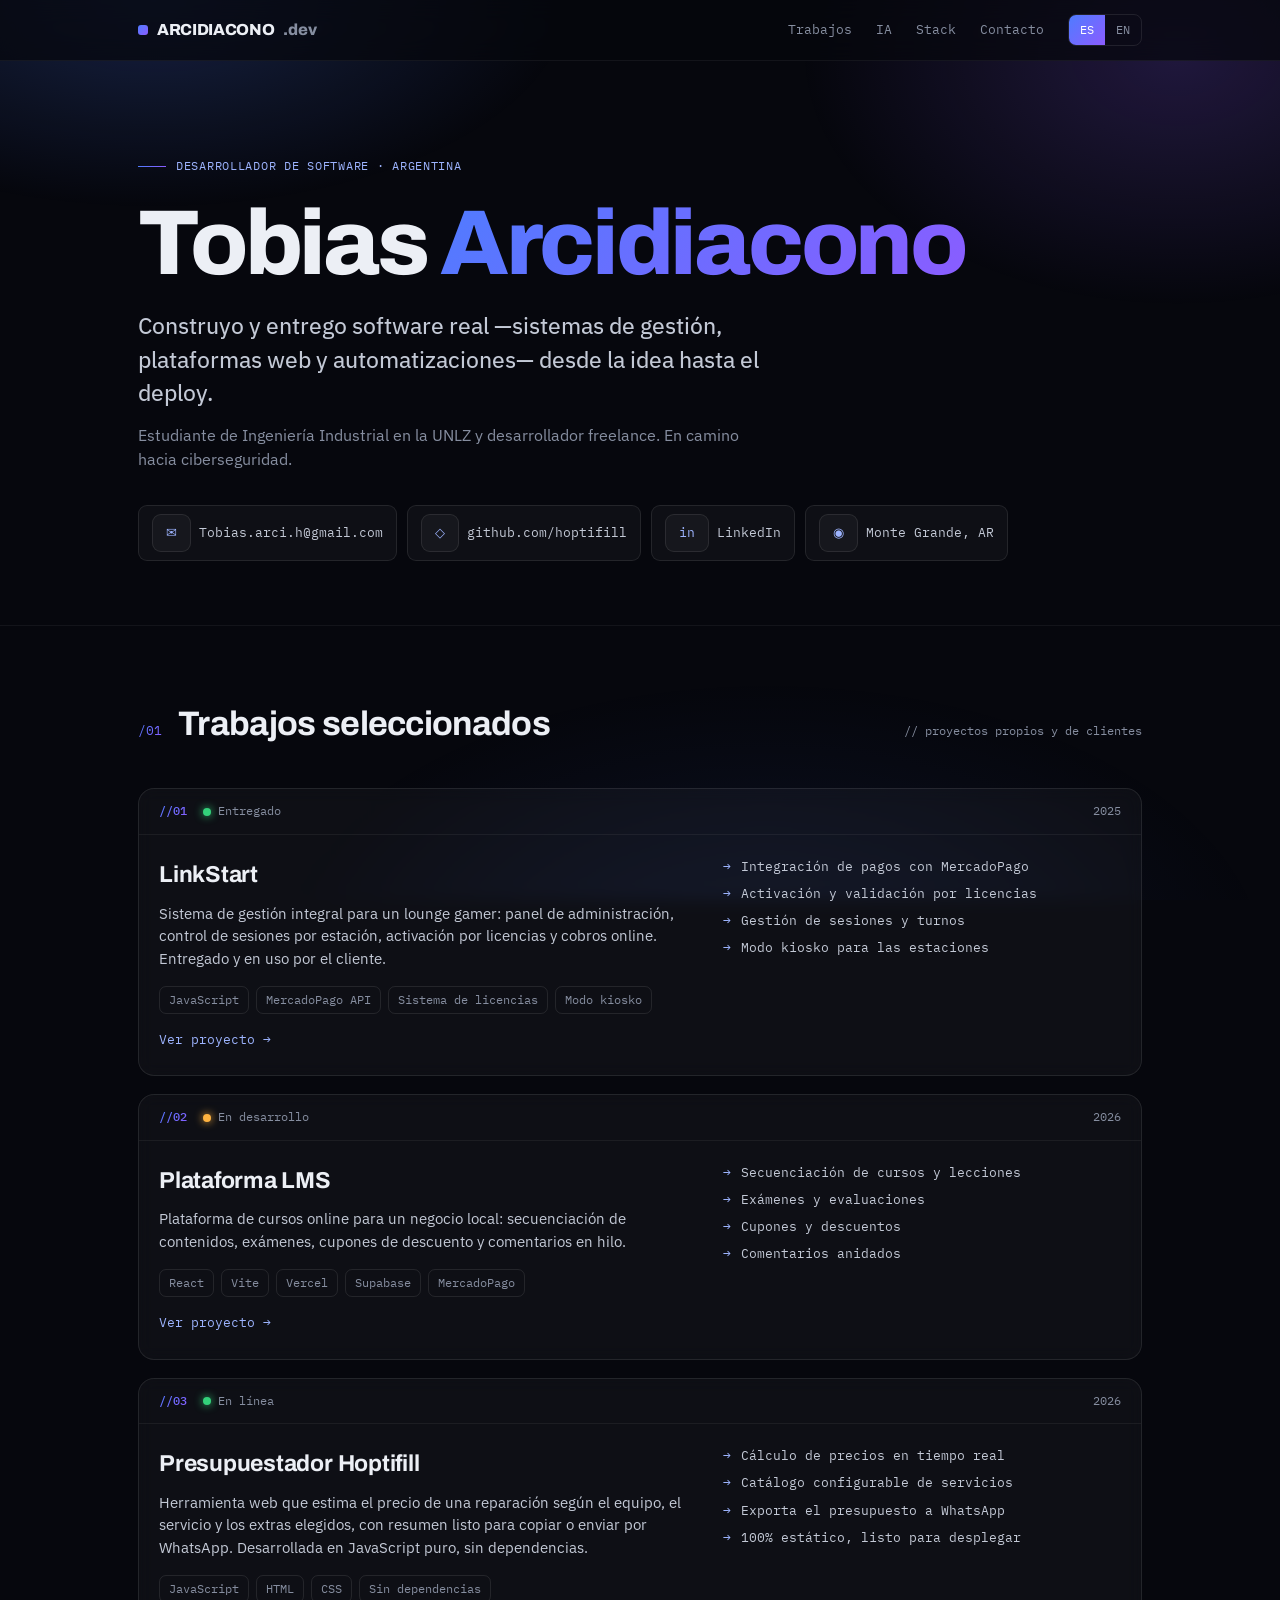
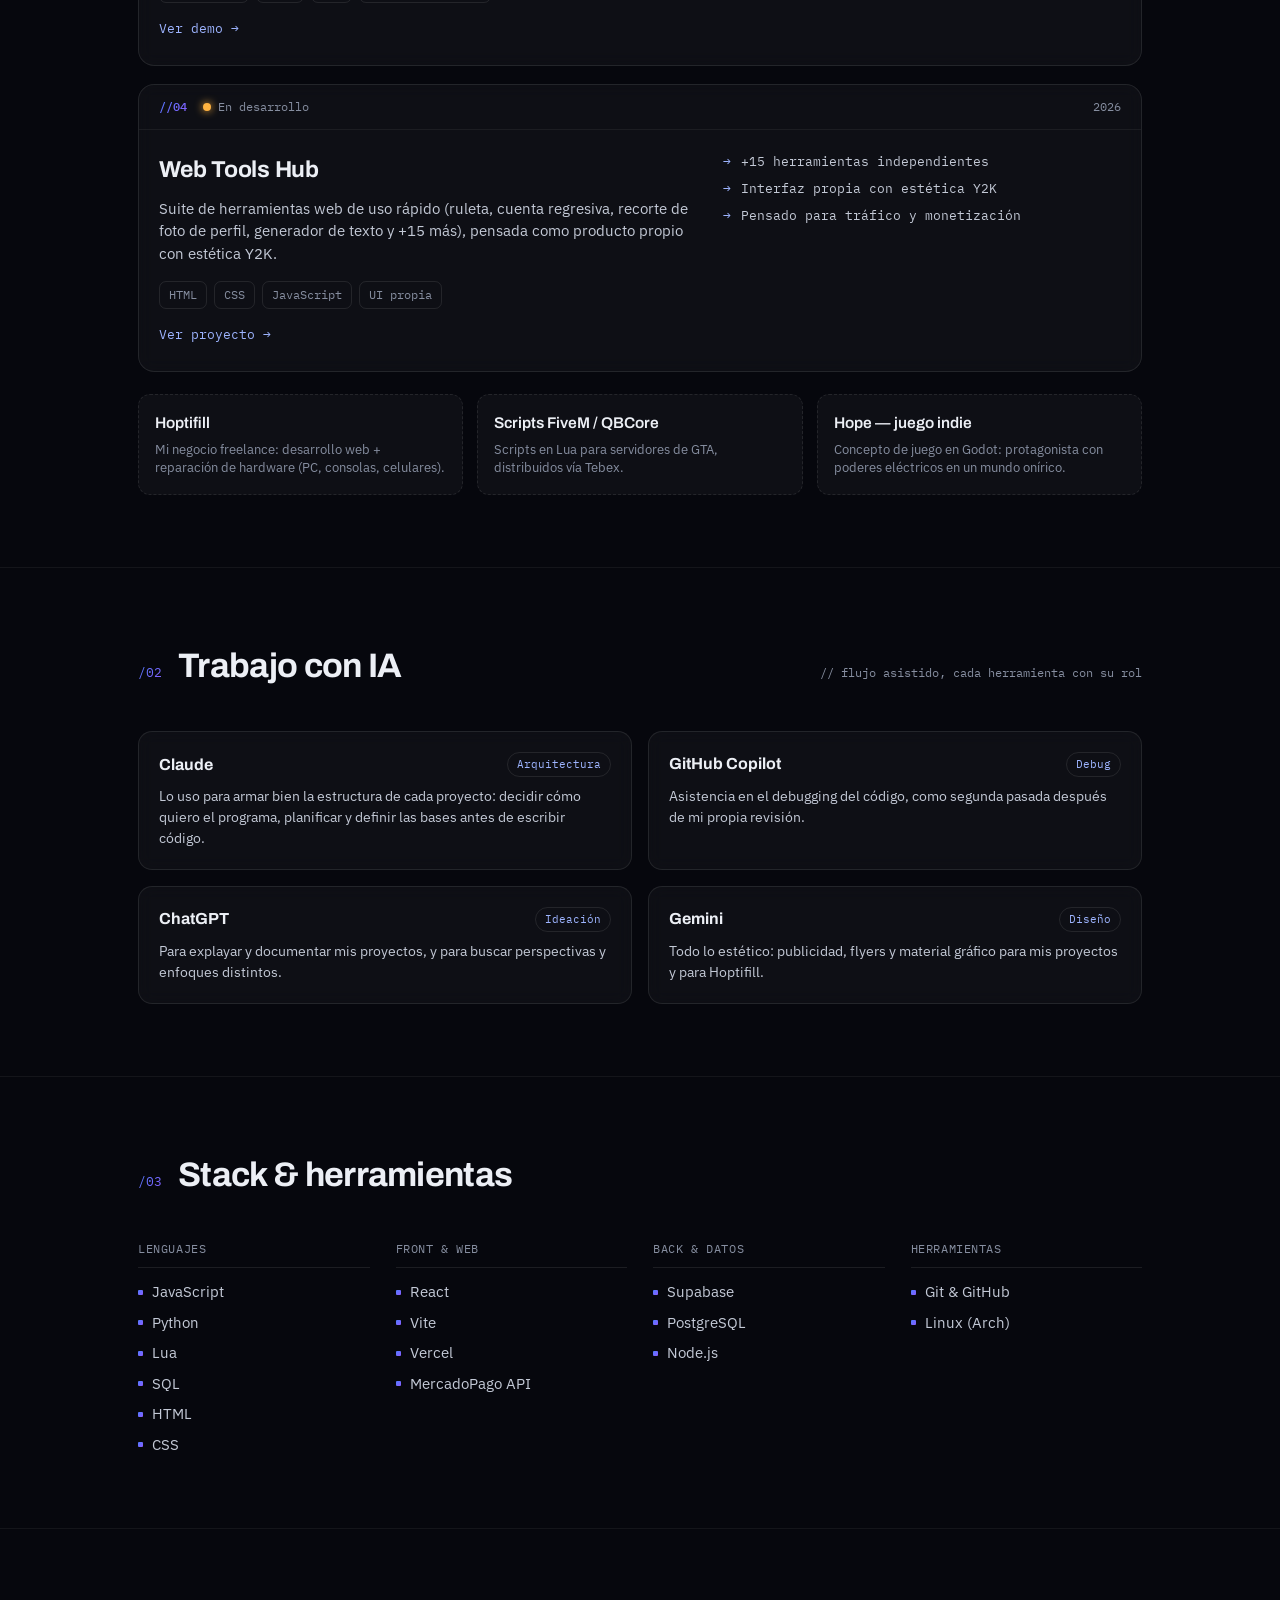
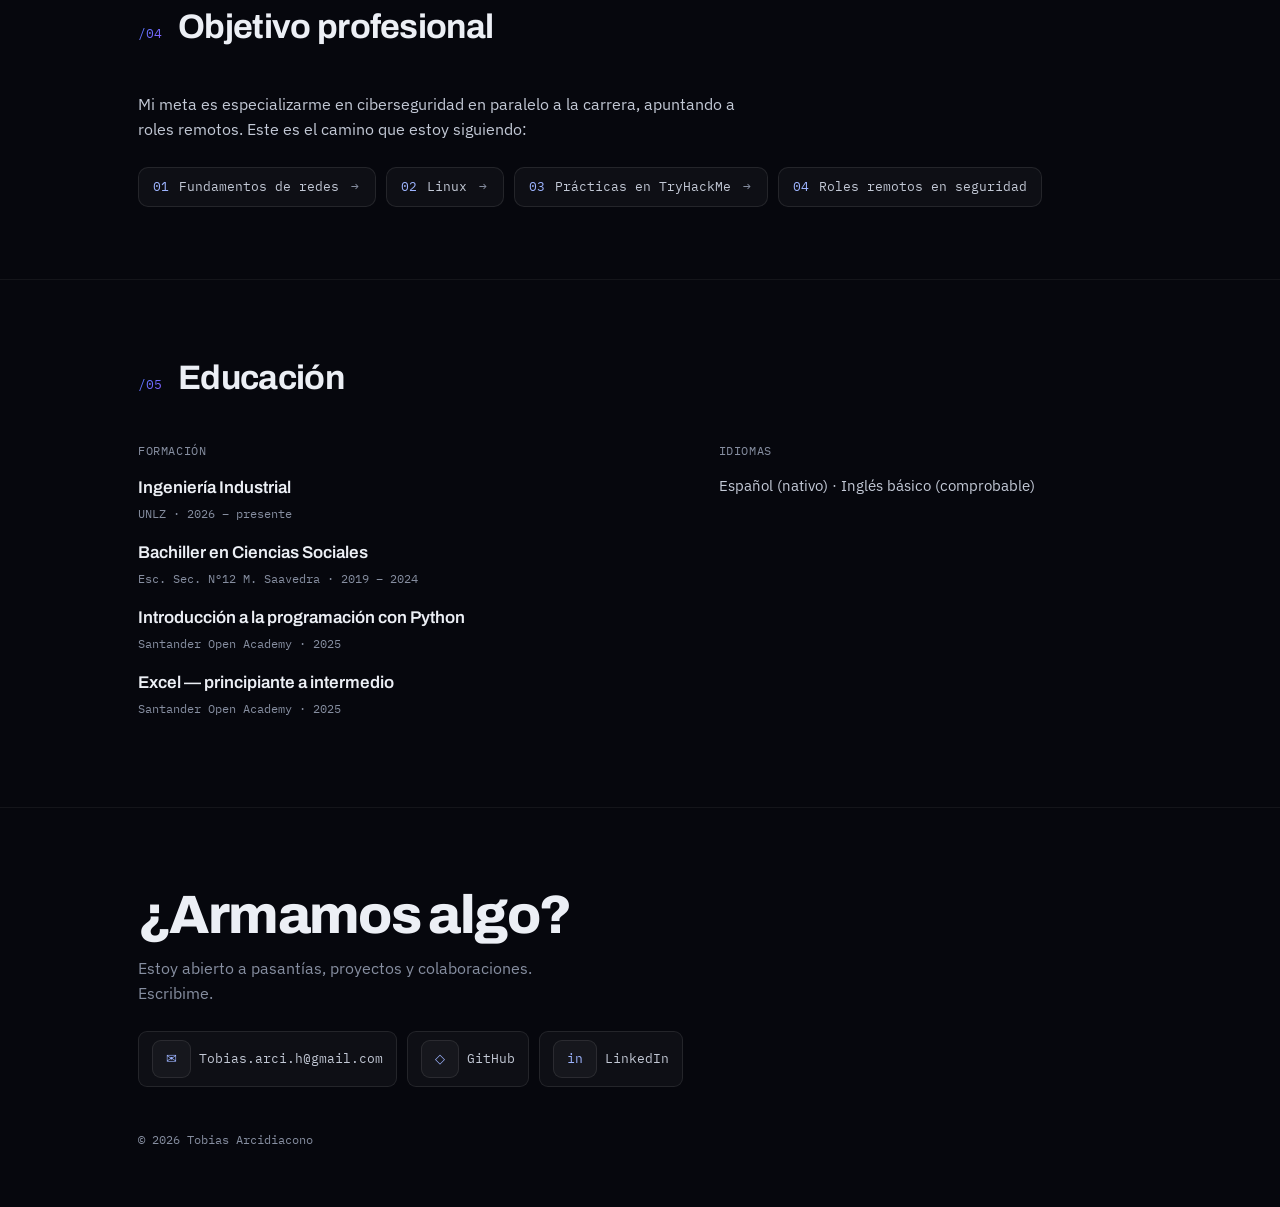
==== commit 59b93d17: "Add files via upload" ====
--- a/index.html
+++ b/index.html
@@ -1,261 +1,417 @@
 <!DOCTYPE html>
-<html lang="es-AR">
+<html lang="es">
 <head>
-<meta charset="UTF-8"/>
-<meta name="viewport" content="width=device-width, initial-scale=1.0"/>
-<title>★ Hoptifill — Servicio Técnico & Desarrollo ★</title>
-<meta name="description" content="Hoptifill — Servicio técnico, reparación de consolas, desarrollo web y software a medida. AMBA, Buenos Aires."/>
-<link href="https://fonts.googleapis.com/css2?family=Press+Start+2P&family=VT323&family=Space+Mono:wght@400;700&display=swap" rel="stylesheet"/>
+<meta charset="UTF-8">
+<meta name="viewport" content="width=device-width, initial-scale=1.0">
+<title>Tobias Arcidiacono — Desarrollador de software</title>
+<meta name="description" content="Tobias Arcidiacono — Desarrollador de software. Sistemas de gestión, plataformas web y automatizaciones. Argentina.">
+<link rel="preconnect" href="https://fonts.googleapis.com">
+<link rel="preconnect" href="https://fonts.gstatic.com" crossorigin>
+<link href="https://fonts.googleapis.com/css2?family=Archivo:wght@500;600;700;800&family=IBM+Plex+Mono:wght@400;500;600&family=IBM+Plex+Sans:wght@400;450;500;600&display=swap" rel="stylesheet">
 <style>
-:root{--y2k-blue:#0066ff;--y2k-purple:#9933ff;--y2k-pink:#ff33cc;--y2k-cyan:#00ffff;--y2k-silver:#c0c0c0;--y2k-dark:#0a0a1a;--y2k-darker:#050510;--star:#ffe566;--y2k-green:#00ff66}
-*{margin:0;padding:0;box-sizing:border-box}
-html{scroll-behavior:smooth}
-body{background:var(--y2k-darker);color:#e0e0e0;font-family:'Space Mono',monospace;overflow-x:hidden;cursor:url("data:image/svg+xml,<svg xmlns='http://www.w3.org/2000/svg' width='24' height='24'><text y='18' font-size='18' stroke='%23000' stroke-width='1.5' fill='white'>✦</text></svg>"),auto}
-
-.stars{position:fixed;top:0;left:0;width:100%;height:100%;pointer-events:none;z-index:0}
-.star{position:absolute;width:2px;height:2px;background:white;border-radius:50%;animation:twinkle var(--d,3s) ease-in-out infinite}
-@keyframes twinkle{0%,100%{opacity:.2}50%{opacity:1}}
-
-.marquee-bar{background:linear-gradient(90deg,var(--y2k-blue),var(--y2k-purple),var(--y2k-pink),var(--y2k-purple),var(--y2k-blue));padding:6px 0;overflow:hidden;position:relative;z-index:10;border-bottom:2px solid var(--y2k-cyan)}
-.marquee-inner{display:inline-block;white-space:nowrap;animation:scroll-left 20s linear infinite;font-family:'Press Start 2P',monospace;font-size:10px;color:white;text-shadow:0 0 10px var(--y2k-cyan)}
-@keyframes scroll-left{0%{transform:translateX(100vw)}100%{transform:translateX(-100%)}}
-
-nav{position:sticky;top:0;z-index:50;background:rgba(5,5,16,0.95);backdrop-filter:blur(10px);border-bottom:1px solid rgba(0,255,255,0.15);padding:12px 24px;display:flex;justify-content:space-between;align-items:center}
-.nav-logo{font-family:'Press Start 2P',monospace;font-size:14px;background:linear-gradient(135deg,var(--y2k-cyan),var(--y2k-purple));-webkit-background-clip:text;-webkit-text-fill-color:transparent}
-.nav-links{display:flex;gap:20px}
-.nav-links a{color:var(--y2k-silver);text-decoration:none;font-size:12px;transition:all .3s}
-.nav-links a:hover{color:var(--y2k-cyan);text-shadow:0 0 10px var(--y2k-cyan)}
-
-.hero{position:relative;z-index:1;min-height:90vh;display:flex;flex-direction:column;align-items:center;justify-content:center;text-align:center;padding:40px 20px}
-.hero-glow{position:absolute;width:500px;height:500px;border-radius:50%;background:radial-gradient(circle,rgba(0,102,255,0.15),transparent 70%);filter:blur(60px);animation:float 6s ease-in-out infinite}
-@keyframes float{0%,100%{transform:translateY(0)}50%{transform:translateY(-30px)}}
-.hero h1{font-family:'Press Start 2P',monospace;font-size:clamp(28px,5vw,56px);line-height:1.4;margin-bottom:16px;background:linear-gradient(135deg,var(--y2k-cyan),var(--y2k-blue),var(--y2k-purple),var(--y2k-pink));background-size:300% 300%;-webkit-background-clip:text;-webkit-text-fill-color:transparent;animation:gradient-shift 4s ease infinite}
-@keyframes gradient-shift{0%{background-position:0% 50%}50%{background-position:100% 50%}100%{background-position:0% 50%}}
-.hero-stars{font-size:24px;margin-bottom:20px;animation:pulse-star 2s ease-in-out infinite}
-@keyframes pulse-star{0%,100%{opacity:.5;transform:scale(1)}50%{opacity:1;transform:scale(1.1)}}
-.hero-sub{font-family:'VT323',monospace;font-size:clamp(18px,2.5vw,28px);color:var(--y2k-silver);max-width:600px;margin-bottom:32px}
-.hero-badges{display:flex;gap:12px;flex-wrap:wrap;justify-content:center;margin-bottom:40px}
-.badge{background:rgba(0,255,255,0.05);border:1px solid rgba(0,255,255,0.2);padding:6px 14px;border-radius:999px;font-family:'VT323',monospace;font-size:16px;color:var(--y2k-cyan)}
-.cta-group{display:flex;gap:16px;flex-wrap:wrap;justify-content:center}
-.cta{display:inline-flex;align-items:center;gap:8px;padding:14px 28px;font-family:'Press Start 2P',monospace;font-size:11px;text-decoration:none;border-radius:4px;transition:all .3s}
-.cta-primary{background:linear-gradient(135deg,var(--y2k-blue),var(--y2k-purple));color:white;border:2px solid var(--y2k-cyan);box-shadow:0 0 20px rgba(0,255,255,0.2),inset 0 0 20px rgba(0,255,255,0.1)}
-.cta-primary:hover{box-shadow:0 0 30px rgba(0,255,255,0.4),inset 0 0 30px rgba(0,255,255,0.2);transform:translateY(-2px)}
-.cta-secondary{background:transparent;color:var(--y2k-silver);border:1px solid var(--y2k-silver)}
-.cta-secondary:hover{border-color:var(--y2k-pink);color:var(--y2k-pink)}
-
-section{position:relative;z-index:1;padding:80px 20px}
-.section-title{text-align:center;margin-bottom:60px}
-.section-title h2{font-family:'Press Start 2P',monospace;font-size:clamp(16px,3vw,24px);color:var(--y2k-cyan);margin-bottom:12px}
-.section-title .stars-deco{color:var(--star);font-size:20px}
-.section-title p{font-family:'VT323',monospace;font-size:20px;color:var(--y2k-silver)}
-.divider{text-align:center;padding:20px;font-size:12px;color:rgba(0,255,255,0.2);letter-spacing:8px}
-
-/* ═══ CATALOG ═══ */
-.cat-tabs{display:flex;justify-content:center;gap:8px;flex-wrap:wrap;margin-bottom:40px}
-.cat-tab{padding:10px 18px;font-family:'Press Start 2P',monospace;font-size:9px;background:rgba(255,255,255,0.03);border:1px solid rgba(255,255,255,0.08);border-radius:4px;color:var(--y2k-silver);cursor:pointer;transition:all .3s}
-.cat-tab:hover{border-color:var(--y2k-cyan);color:var(--y2k-cyan)}
-.cat-tab.active{background:linear-gradient(135deg,var(--y2k-blue),var(--y2k-purple));color:white;border-color:var(--y2k-cyan);box-shadow:0 0 15px rgba(0,255,255,0.2)}
-
-.catalog{max-width:900px;margin:0 auto}
-.cat-section{display:none}
-.cat-section.active{display:block}
-.cat-item{display:flex;justify-content:space-between;align-items:center;padding:16px 20px;border:1px solid rgba(255,255,255,0.05);border-radius:8px;margin-bottom:8px;background:rgba(10,10,26,0.6);transition:all .3s}
-.cat-item:hover{border-color:rgba(0,255,255,0.2);background:rgba(10,10,26,0.9)}
-.cat-item-info{flex:1}
-.cat-item-name{font-family:'VT323',monospace;font-size:20px;color:white;margin-bottom:4px}
-.cat-item-desc{font-size:11px;color:var(--y2k-silver);opacity:.6}
-.cat-item-right{display:flex;align-items:center;gap:16px}
-.cat-item-price{font-family:'Press Start 2P',monospace;font-size:10px;color:var(--y2k-green);white-space:nowrap}
-.cat-btn{padding:8px 14px;font-family:'Press Start 2P',monospace;font-size:8px;background:linear-gradient(135deg,var(--y2k-green),#009944);color:white;border:none;border-radius:4px;cursor:pointer;text-decoration:none;transition:all .3s;white-space:nowrap}
-.cat-btn:hover{transform:translateY(-2px);box-shadow:0 4px 15px rgba(0,255,66,0.3)}
-
-/* ═══ FEATURED ═══ */
-.featured{max-width:900px;margin:0 auto;background:linear-gradient(135deg,rgba(0,102,255,0.05),rgba(153,51,255,0.05));border:1px solid rgba(153,51,255,0.2);border-radius:12px;padding:40px;position:relative;overflow:hidden}
-.featured::after{content:'';position:absolute;top:-50%;right:-50%;width:200px;height:200px;background:radial-gradient(circle,rgba(153,51,255,0.1),transparent);border-radius:50%;filter:blur(40px)}
-.featured-badge{display:inline-block;background:linear-gradient(135deg,var(--y2k-purple),var(--y2k-pink));padding:4px 12px;border-radius:999px;font-family:'Press Start 2P',monospace;font-size:8px;color:white;margin-bottom:16px}
-.featured h3{font-family:'Press Start 2P',monospace;font-size:20px;color:white;margin-bottom:12px}
-.featured p{font-family:'VT323',monospace;font-size:20px;color:var(--y2k-silver);line-height:1.6;margin-bottom:20px}
-.tech-tags{display:flex;gap:8px;flex-wrap:wrap}
-.tech-tag{background:rgba(0,255,255,0.05);border:1px solid rgba(0,255,255,0.15);padding:4px 10px;border-radius:4px;font-size:11px;color:var(--y2k-cyan)}
-
-/* ═══ CONTACT ═══ */
-.contact-grid{display:grid;grid-template-columns:repeat(auto-fit,minmax(220px,1fr));gap:16px;max-width:800px;margin:0 auto}
-.contact-card{display:flex;align-items:center;gap:16px;background:rgba(10,10,26,0.8);border:1px solid rgba(255,255,255,0.06);border-radius:8px;padding:20px;text-decoration:none;color:var(--y2k-silver);transition:all .3s}
-.contact-card:hover{border-color:var(--y2k-cyan);transform:translateY(-2px)}
-.contact-icon{font-size:28px}
-.contact-label{font-size:11px;color:var(--y2k-silver);opacity:.5}
-.contact-value{font-family:'VT323',monospace;font-size:18px;color:white}
-
-footer{position:relative;z-index:1;border-top:1px solid rgba(0,255,255,0.1);text-align:center;padding:30px 20px}
-footer p{font-family:'VT323',monospace;font-size:16px;color:rgba(255,255,255,0.3)}
-footer .sparkle{animation:pulse-star 1.5s ease-in-out infinite;display:inline-block}
-
-@media(max-width:600px){
-  .nav-links{display:none}
-  .hero h1{font-size:22px}
-  .cat-item{flex-direction:column;gap:12px;text-align:center}
-  .cat-item-right{justify-content:center}
-  .featured{padding:24px}
-  .cta{font-size:9px;padding:12px 20px}
-}
+  :root{
+    --bg:#06070d; --ink:#eceff5; --ink-soft:#c3c9d6; --muted:#868ea0;
+    --line:rgba(255,255,255,.09); --line-soft:rgba(255,255,255,.055);
+    --panel:rgba(255,255,255,.035); --panel-2:rgba(255,255,255,.06);
+    --a1:#4f7cff; --a2:#8b5cff; --a-ink:#9db4ff;
+    --ship:#33d17a; --wip:#ffb340; --con:#868ea0;
+    --grad:linear-gradient(135deg,#4f7cff,#8b5cff);
+    --max:1060px;
+  }
+  *{margin:0;padding:0;box-sizing:border-box}
+  html{scroll-behavior:smooth}
+  body{
+    background:var(--bg);color:var(--ink);
+    font-family:"IBM Plex Sans",system-ui,sans-serif;font-weight:400;line-height:1.55;
+    -webkit-font-smoothing:antialiased;overflow-x:hidden;position:relative;
+  }
+  body::before{
+    content:"";position:fixed;inset:0;z-index:0;pointer-events:none;
+    background:
+      radial-gradient(48% 34% at 12% 0%,rgba(79,124,255,.22),transparent 68%),
+      radial-gradient(42% 40% at 92% 6%,rgba(139,92,255,.20),transparent 70%),
+      radial-gradient(55% 45% at 60% 108%,rgba(79,124,255,.10),transparent 72%);
+  }
+  .mono{font-family:"IBM Plex Mono",monospace}
+  .wrap{max-width:var(--max);margin:0 auto;padding:0 28px;position:relative;z-index:1}
+  a{color:inherit;text-decoration:none}
+
+  header{position:sticky;top:0;z-index:50;
+    background:rgba(6,7,13,.72);backdrop-filter:blur(12px);border-bottom:1px solid var(--line-soft)}
+  .bar{display:flex;align-items:center;justify-content:space-between;height:60px}
+  .monogram{font-family:"Archivo",sans-serif;font-weight:800;letter-spacing:-.02em;font-size:16px;
+    display:flex;align-items:center;gap:9px}
+  .monogram .dot{width:10px;height:10px;border-radius:3px;background:var(--grad)}
+  .monogram .d2{color:var(--muted)}
+  nav.links{display:flex;align-items:center;gap:24px}
+  nav.links a{font-family:"IBM Plex Mono",monospace;font-size:12.5px;color:var(--muted);transition:color .18s}
+  nav.links a:hover{color:var(--ink)}
+  .toggle{display:flex;border:1px solid var(--line);border-radius:8px;overflow:hidden;
+    font-family:"IBM Plex Mono",monospace;font-size:12px}
+  .toggle button{background:transparent;border:0;cursor:pointer;padding:6px 11px;color:var(--muted);font:inherit;transition:.16s}
+  .toggle button.on{background:var(--grad);color:#fff}
+  @media(max-width:720px){nav.links a:not(.nav-keep){display:none}}
+
+  .hero{padding:88px 0 64px;position:relative;border-bottom:1px solid var(--line-soft)}
+  .eyebrow{font-family:"IBM Plex Mono",monospace;font-size:12px;letter-spacing:.06em;color:var(--a-ink);
+    text-transform:uppercase;margin-bottom:24px;display:inline-flex;align-items:center;gap:10px}
+  .eyebrow::before{content:"";width:28px;height:1px;background:var(--grad)}
+  h1.name{font-family:"Archivo",sans-serif;font-weight:800;font-size:clamp(46px,9vw,92px);
+    line-height:.95;letter-spacing:-.035em;margin-bottom:22px}
+  h1.name .g{background:var(--grad);-webkit-background-clip:text;background-clip:text;-webkit-text-fill-color:transparent}
+  .thesis{font-size:clamp(18px,2.4vw,23px);max-width:680px;color:var(--ink-soft);font-weight:450;line-height:1.45;margin-bottom:14px}
+  .subline{font-size:15.5px;color:var(--muted);max-width:620px;margin-bottom:34px}
+  .metarow{display:flex;flex-wrap:wrap;gap:10px;font-family:"IBM Plex Mono",monospace;font-size:12.5px}
+  .metarow a,.metarow span{border:1px solid var(--line);background:var(--panel);padding:8px 13px;border-radius:9px;
+    color:var(--ink-soft);display:inline-flex;align-items:center;gap:8px;transition:.16s}
+  .metarow a:hover{border-color:transparent;background:var(--panel-2);box-shadow:inset 0 0 0 1px rgba(139,92,255,.5);color:#fff}
+  .metarow .k{color:var(--a-ink)}
+
+  section.block{padding:72px 0;border-bottom:1px solid var(--line-soft)}
+  .sechead{display:flex;align-items:baseline;justify-content:space-between;gap:20px;margin-bottom:38px;flex-wrap:wrap}
+  .sechead .lead{display:flex;align-items:baseline;gap:16px}
+  .sechead .idx{font-family:"IBM Plex Mono",monospace;font-size:13px;
+    background:var(--grad);-webkit-background-clip:text;background-clip:text;-webkit-text-fill-color:transparent}
+  .sechead h2{font-family:"Archivo",sans-serif;font-weight:700;font-size:clamp(26px,3.6vw,34px);letter-spacing:-.02em}
+  .sechead .note{font-family:"IBM Plex Mono",monospace;font-size:12px;color:var(--muted)}
+
+  .cards{display:flex;flex-direction:column;gap:18px}
+  .card{background:var(--panel);border:1px solid var(--line);border-radius:16px;overflow:hidden;
+    backdrop-filter:blur(8px);transition:border-color .2s,transform .2s,box-shadow .2s}
+  .card:hover{border-color:rgba(139,92,255,.45);transform:translateY(-2px);box-shadow:0 16px 44px -26px rgba(79,124,255,.7)}
+  .card .spec{display:flex;align-items:center;gap:16px;flex-wrap:wrap;padding:13px 20px;border-bottom:1px solid var(--line-soft);
+    font-family:"IBM Plex Mono",monospace;font-size:12px;color:var(--muted)}
+  .card .pid{background:var(--grad);-webkit-background-clip:text;background-clip:text;-webkit-text-fill-color:transparent;font-weight:500}
+  .status{display:inline-flex;align-items:center;gap:7px}
+  .status .sd{width:8px;height:8px;border-radius:50%}
+  .sd.ship{background:var(--ship);box-shadow:0 0 8px var(--ship)} .sd.wip{background:var(--wip);box-shadow:0 0 8px var(--wip)} .sd.con{background:var(--con)}
+  .card .spec .spacer{flex:1}
+  .card .body{padding:22px 20px 24px;display:grid;grid-template-columns:1.35fr 1fr;gap:26px}
+  @media(max-width:680px){.card .body{grid-template-columns:1fr;gap:18px}}
+  .card h3{font-family:"Archivo",sans-serif;font-weight:700;font-size:23px;letter-spacing:-.01em;margin-bottom:10px}
+  .card p.desc{font-size:15px;color:var(--ink-soft);line-height:1.5}
+  .feats{list-style:none;display:flex;flex-direction:column;gap:9px}
+  .feats li{font-family:"IBM Plex Mono",monospace;font-size:12.5px;color:var(--ink-soft);
+    padding-left:18px;position:relative;line-height:1.45}
+  .feats li::before{content:"→";position:absolute;left:0;color:var(--a-ink)}
+  .chips{display:flex;flex-wrap:wrap;gap:7px;margin-top:16px}
+  .chip{font-family:"IBM Plex Mono",monospace;font-size:11.5px;border:1px solid var(--line);border-radius:7px;padding:4px 9px;color:var(--muted)}
+  .cardlink{display:inline-flex;align-items:center;gap:8px;margin-top:16px;font-family:"IBM Plex Mono",monospace;
+    font-size:12.5px;color:var(--a-ink);border-bottom:1px solid transparent;transition:.16s;padding-bottom:1px}
+  .cardlink:hover{border-color:var(--a2)}
+
+  .also{display:grid;grid-template-columns:repeat(3,1fr);gap:14px;margin-top:22px}
+  @media(max-width:680px){.also{grid-template-columns:1fr}}
+  .also .item{border:1px dashed var(--line);border-radius:12px;padding:16px;background:var(--panel)}
+  .also .item .t{font-family:"Archivo",sans-serif;font-weight:600;font-size:15.5px;margin-bottom:6px}
+  .also .item .d{font-size:13px;color:var(--muted);line-height:1.45}
+
+  /* AI workflow */
+  .aigrid{display:grid;grid-template-columns:repeat(2,1fr);gap:16px}
+  @media(max-width:680px){.aigrid{grid-template-columns:1fr}}
+  .ai{background:var(--panel);border:1px solid var(--line);border-radius:14px;padding:20px;backdrop-filter:blur(8px)}
+  .ai .tp{display:flex;align-items:center;gap:10px;margin-bottom:9px}
+  .ai .tp .tool{font-family:"Archivo",sans-serif;font-weight:700;font-size:16px}
+  .ai .tp .role{font-family:"IBM Plex Mono",monospace;font-size:11px;color:var(--a-ink);
+    border:1px solid var(--line);border-radius:20px;padding:3px 9px;margin-left:auto}
+  .ai p{font-size:14px;color:var(--ink-soft);line-height:1.5}
+
+  .stackgrid{display:grid;grid-template-columns:repeat(auto-fit,minmax(200px,1fr));gap:26px}
+  .stackgroup .gl{font-family:"IBM Plex Mono",monospace;font-size:12px;letter-spacing:.05em;text-transform:uppercase;
+    color:var(--muted);margin-bottom:13px;padding-bottom:9px;border-bottom:1px solid var(--line)}
+  .stackgroup ul{list-style:none;display:flex;flex-direction:column;gap:8px}
+  .stackgroup li{font-size:14.5px;color:var(--ink-soft);display:flex;align-items:center;gap:9px}
+  .stackgroup li::before{content:"";width:5px;height:5px;border-radius:1px;background:var(--grad);flex:none}
+
+  .objtxt{font-size:16px;color:var(--ink-soft);max-width:620px;margin-bottom:26px;line-height:1.55}
+  .road{display:flex;flex-wrap:wrap;gap:10px}
+  .rstep{display:flex;align-items:center;gap:10px;background:var(--panel);border:1px solid var(--line);
+    border-radius:10px;padding:9px 14px;font-family:"IBM Plex Mono",monospace;font-size:12.5px;color:var(--ink-soft)}
+  .rstep .n{color:var(--a-ink)}
+  .rstep .arrow{color:var(--muted);margin:0 2px}
+
+  .edugrid{display:grid;grid-template-columns:1.3fr 1fr;gap:30px}
+  @media(max-width:680px){.edugrid{grid-template-columns:1fr;gap:22px}}
+  .edu .l{font-family:"IBM Plex Mono",monospace;font-size:12px;text-transform:uppercase;letter-spacing:.05em;color:var(--muted);margin-bottom:14px}
+  .edu .entry{margin-bottom:16px}
+  .edu .deg{font-family:"Archivo",sans-serif;font-weight:600;font-size:17px;margin-bottom:4px}
+  .edu .meta{font-family:"IBM Plex Mono",monospace;font-size:12px;color:var(--muted)}
+  .langline{font-size:14.5px;color:var(--ink-soft)}
+
+  footer{padding:80px 0 58px}
+  .cta h2{font-family:"Archivo",sans-serif;font-weight:800;font-size:clamp(30px,5.4vw,54px);letter-spacing:-.03em;line-height:1;margin-bottom:14px}
+  .cta h2 .g{background:var(--grad);-webkit-background-clip:text;background-clip:text;-webkit-text-fill-color:transparent}
+  .cta .subcta{color:var(--muted);margin-bottom:26px;max-width:460px}
+  .foot-fine{margin-top:44px;font-family:"IBM Plex Mono",monospace;font-size:11.5px;color:var(--muted);
+    display:flex;justify-content:space-between;flex-wrap:wrap;gap:10px}
+
+  @media(prefers-reduced-motion:no-preference){
+    .rv{opacity:0;transform:translateY(14px);transition:opacity .6s ease,transform .6s ease}
+    .rv.in{opacity:1;transform:none}
+  }
+  :focus-visible{outline:2px solid var(--a2);outline-offset:3px;border-radius:4px}
 </style>
 </head>
 <body>
 
-<div class="stars" id="stars"></div>
-
-<div class="marquee-bar">
-  <div class="marquee-inner">★ HOPTIFILL — SERVICIO TÉCNICO & DESARROLLO — AMBA, BUENOS AIRES ★ PC — NOTEBOOK — PS4 — PS5 — ARCADE ★ SOFTWARE A MEDIDA ★ PRECIOS COMPETITIVOS ★ CONTACTANOS POR WHATSAPP ★</div>
-</div>
-
-<nav>
-  <div class="nav-logo">✦ HOPTIFILL</div>
-  <div class="nav-links">
-    <a href="#catalogo">CATÁLOGO</a>
-    <a href="#proyecto">PROYECTO</a>
-    <a href="#contacto">CONTACTO</a>
+<header>
+  <div class="wrap bar">
+    <a href="#top" class="monogram"><span class="dot"></span>ARCIDIACONO<span class="d2">.dev</span></a>
+    <nav class="links">
+      <a href="#work" data-k="nav_work">Trabajos</a>
+      <a href="#ai" data-k="nav_ai">IA</a>
+      <a href="#stack" data-k="nav_stack">Stack</a>
+      <a href="#contact" class="nav-keep" data-k="nav_contact">Contacto</a>
+      <div class="toggle" role="group" aria-label="Language">
+        <button id="es" class="on" onclick="setLang('es')">ES</button>
+        <button id="en" onclick="setLang('en')">EN</button>
+      </div>
+    </nav>
   </div>
-</nav>
-
-<section class="hero">
-  <div class="hero-glow"></div>
-  <div class="hero-stars">✦ ★ ✦ ★ ✦</div>
-  <h1>HOPTIFILL</h1>
-  <p class="hero-sub">Servicio técnico, reparación de consolas y desarrollo de software a medida — AMBA, Buenos Aires</p>
-  <div class="hero-badges">
-    <span class="badge">⚡ Servicio Técnico</span>
-    <span class="badge">🎮 Consolas PS4/PS5</span>
-    <span class="badge">💻 Desarrollo Web</span>
-    <span class="badge">🕹️ Juegos de PC</span>
-  </div>
-  <div class="cta-group">
-    <a href="https://wa.me/5491124063177" target="_blank" class="cta cta-primary">★ PEDIR SERVICIO ★</a>
-    <a href="#catalogo" class="cta cta-secondary">VER CATÁLOGO</a>
-  </div>
-</section>
-
-<div class="divider">▪ ▪ ▪ ▪ ▪ ▪ ▪ ▪ ▪ ▪ ▪ ▪</div>
-
-<!-- ═══ CATÁLOGO ═══ -->
-<section id="catalogo">
-  <div class="section-title">
-    <div class="stars-deco">★ ✦ ★</div>
-    <h2>CATÁLOGO DE SERVICIOS</h2>
-    <p>Elegí lo que necesitás — te respondemos en el día</p>
-  </div>
-
-  <div class="cat-tabs">
-    <div class="cat-tab active" onclick="showCat('pc')">🖥️ PC / NOTEBOOK</div>
-    <div class="cat-tab" onclick="showCat('consolas')">🎮 CONSOLAS</div>
-    <div class="cat-tab" onclick="showCat('juegos')">🕹️ JUEGOS PC</div>
-    <div class="cat-tab" onclick="showCat('dev')">💻 DESARROLLO</div>
-  </div>
-
-  <div class="catalog">
-
-    <!-- PC / NOTEBOOK -->
-    <div class="cat-section active" id="cat-pc">
-      <div class="cat-item"><div class="cat-item-info"><div class="cat-item-name">Diagnóstico / Revisión</div><div class="cat-item-desc">PC, Notebook, All-in-One</div></div><div class="cat-item-right"><div class="cat-item-price">$20.000</div><a href="https://wa.me/5491124063177?text=Hola!%20Quiero%20pedir%20un%20diagnóstico%20para%20mi%20equipo" target="_blank" class="cat-btn">PEDIR</a></div></div>
-      <div class="cat-item"><div class="cat-item-info"><div class="cat-item-name">Formateo + Instalación de SO</div><div class="cat-item-desc">Windows 10/11, drivers incluidos</div></div><div class="cat-item-right"><div class="cat-item-price">$65.000</div><a href="https://wa.me/5491124063177?text=Hola!%20Necesito%20un%20formateo%20con%20instalación%20de%20SO" target="_blank" class="cat-btn">PEDIR</a></div></div>
-      <div class="cat-item"><div class="cat-item-info"><div class="cat-item-name">Limpieza de hardware</div><div class="cat-item-desc">Limpieza interna completa</div></div><div class="cat-item-right"><div class="cat-item-price">$30.000</div><a href="https://wa.me/5491124063177?text=Hola!%20Quiero%20una%20limpieza%20de%20hardware" target="_blank" class="cat-btn">PEDIR</a></div></div>
-      <div class="cat-item"><div class="cat-item-info"><div class="cat-item-name">Limpieza + Pasta térmica (PC)</div><div class="cat-item-desc">Limpieza + cambio de pasta</div></div><div class="cat-item-right"><div class="cat-item-price">$35.000</div><a href="https://wa.me/5491124063177?text=Hola!%20Necesito%20limpieza%20y%20pasta%20térmica%20para%20mi%20PC" target="_blank" class="cat-btn">PEDIR</a></div></div>
-      <div class="cat-item"><div class="cat-item-info"><div class="cat-item-name">Limpieza + Pasta térmica (Notebook)</div><div class="cat-item-desc">Desarme completo + pasta</div></div><div class="cat-item-right"><div class="cat-item-price">$55.000</div><a href="https://wa.me/5491124063177?text=Hola!%20Necesito%20limpieza%20y%20pasta%20térmica%20para%20mi%20notebook" target="_blank" class="cat-btn">PEDIR</a></div></div>
-      <div class="cat-item"><div class="cat-item-info"><div class="cat-item-name">Formateo + Soft + BackUp + SSD</div><div class="cat-item-desc">Paquete completo, migración a SSD</div></div><div class="cat-item-right"><div class="cat-item-price">$100.000</div><a href="https://wa.me/5491124063177?text=Hola!%20Quiero%20el%20paquete%20completo%20formateo%20+%20SSD" target="_blank" class="cat-btn">PEDIR</a></div></div>
-      <div class="cat-item"><div class="cat-item-info"><div class="cat-item-name">Eliminación de malware / virus</div><div class="cat-item-desc">Limpieza profunda + protección</div></div><div class="cat-item-right"><div class="cat-item-price">$35.000</div><a href="https://wa.me/5491124063177?text=Hola!%20Mi%20PC%20tiene%20virus,%20necesito%20limpieza" target="_blank" class="cat-btn">PEDIR</a></div></div>
-      <div class="cat-item"><div class="cat-item-info"><div class="cat-item-name">Instalación de drivers</div><div class="cat-item-desc">Todos los drivers actualizados</div></div><div class="cat-item-right"><div class="cat-item-price">$25.000</div><a href="https://wa.me/5491124063177?text=Hola!%20Necesito%20instalación%20de%20drivers" target="_blank" class="cat-btn">PEDIR</a></div></div>
-      <div class="cat-item"><div class="cat-item-info"><div class="cat-item-name">Armado de PC gamer</div><div class="cat-item-desc">Armado + instalación + testeo + cable management</div></div><div class="cat-item-right"><div class="cat-item-price">$160.000</div><a href="https://wa.me/5491124063177?text=Hola!%20Quiero%20que%20me%20armen%20una%20PC%20gamer" target="_blank" class="cat-btn">PEDIR</a></div></div>
-      <div class="cat-item"><div class="cat-item-info"><div class="cat-item-name">Cambio de pantalla (Notebook)</div><div class="cat-item-desc">Reemplazo de display</div></div><div class="cat-item-right"><div class="cat-item-price">$45.000</div><a href="https://wa.me/5491124063177?text=Hola!%20Necesito%20cambio%20de%20pantalla%20de%20notebook" target="_blank" class="cat-btn">PEDIR</a></div></div>
-      <div class="cat-item"><div class="cat-item-info"><div class="cat-item-name">Visita a domicilio (1 hora)</div><div class="cat-item-desc">AMBA — diagnóstico + reparación in situ</div></div><div class="cat-item-right"><div class="cat-item-price">$40.000</div><a href="https://wa.me/5491124063177?text=Hola!%20Necesito%20visita%20a%20domicilio" target="_blank" class="cat-btn">PEDIR</a></div></div>
-      <div class="cat-item"><div class="cat-item-info"><div class="cat-item-name">Paquete completo</div><div class="cat-item-desc">Formateo + drivers + limpieza + pasta + backup</div></div><div class="cat-item-right"><div class="cat-item-price">$120.000</div><a href="https://wa.me/5491124063177?text=Hola!%20Quiero%20el%20paquete%20completo%20de%20servicio%20técnico" target="_blank" class="cat-btn">PEDIR</a></div></div>
-    </div>
-
-    <!-- CONSOLAS -->
-    <div class="cat-section" id="cat-consolas">
-      <div class="cat-item"><div class="cat-item-info"><div class="cat-item-name">Diagnóstico</div><div class="cat-item-desc">PS4 / PS5</div></div><div class="cat-item-right"><div class="cat-item-price">$15.000</div><a href="https://wa.me/5491124063177?text=Hola!%20Necesito%20diagnóstico%20de%20mi%20consola" target="_blank" class="cat-btn">PEDIR</a></div></div>
-      <div class="cat-item"><div class="cat-item-info"><div class="cat-item-name">Limpieza + Pasta térmica</div><div class="cat-item-desc">PS4</div></div><div class="cat-item-right"><div class="cat-item-price">$40.000</div><a href="https://wa.me/5491124063177?text=Hola!%20Necesito%20limpieza%20y%20pasta%20para%20PS4" target="_blank" class="cat-btn">PEDIR</a></div></div>
-      <div class="cat-item"><div class="cat-item-info"><div class="cat-item-name">Limpieza + Pasta térmica</div><div class="cat-item-desc">PS5</div></div><div class="cat-item-right"><div class="cat-item-price">$48.000</div><a href="https://wa.me/5491124063177?text=Hola!%20Necesito%20limpieza%20y%20pasta%20para%20PS5" target="_blank" class="cat-btn">PEDIR</a></div></div>
-      <div class="cat-item"><div class="cat-item-info"><div class="cat-item-name">Jailbreak completo (HEN)</div><div class="cat-item-desc">PS4 — liberación + configuración</div></div><div class="cat-item-right"><div class="cat-item-price">$60.000</div><a href="https://wa.me/5491124063177?text=Hola!%20Quiero%20jailbreak%20para%20mi%20PS4" target="_blank" class="cat-btn">PEDIR</a></div></div>
-      <div class="cat-item"><div class="cat-item-info"><div class="cat-item-name">Jailbreak + Carga de juegos (10)</div><div class="cat-item-desc">PS4 — jailbreak + 10 juegos a elección</div></div><div class="cat-item-right"><div class="cat-item-price">$85.000</div><a href="https://wa.me/5491124063177?text=Hola!%20Quiero%20jailbreak%20+%20juegos%20para%20PS4" target="_blank" class="cat-btn">PEDIR</a></div></div>
-      <div class="cat-item"><div class="cat-item-info"><div class="cat-item-name">Cambio de disco / SSD</div><div class="cat-item-desc">PS4 / PS5 — mejora de almacenamiento</div></div><div class="cat-item-right"><div class="cat-item-price">$30.000</div><a href="https://wa.me/5491124063177?text=Hola!%20Necesito%20cambio%20de%20disco%20en%20mi%20consola" target="_blank" class="cat-btn">PEDIR</a></div></div>
-      <div class="cat-item"><div class="cat-item-info"><div class="cat-item-name">Reparación HDMI</div><div class="cat-item-desc">PS4 / PS5 — cambio de puerto</div></div><div class="cat-item-right"><div class="cat-item-price">$60.000</div><a href="https://wa.me/5491124063177?text=Hola!%20Necesito%20reparación%20de%20HDMI" target="_blank" class="cat-btn">PEDIR</a></div></div>
-      <div class="cat-item"><div class="cat-item-info"><div class="cat-item-name">Cambio de joystick (analógico)</div><div class="cat-item-desc">PS4 / PS5 — reparación de drift</div></div><div class="cat-item-right"><div class="cat-item-price">$20.000</div><a href="https://wa.me/5491124063177?text=Hola!%20Necesito%20arreglar%20el%20joystick%20de%20mi%20control" target="_blank" class="cat-btn">PEDIR</a></div></div>
-      <div class="cat-item"><div class="cat-item-info"><div class="cat-item-name">Modding estético</div><div class="cat-item-desc">PS4 — LEDs, carcasa custom</div></div><div class="cat-item-right"><div class="cat-item-price">$60.000</div><a href="https://wa.me/5491124063177?text=Hola!%20Quiero%20modding%20estético%20para%20mi%20PS4" target="_blank" class="cat-btn">PEDIR</a></div></div>
-    </div>
-
-    <!-- JUEGOS PC -->
-    <div class="cat-section" id="cat-juegos">
-      <div class="cat-item"><div class="cat-item-info"><div class="cat-item-name">Instalación de juegos de PC (x5)</div><div class="cat-item-desc">5 juegos a elección — verificados, libres de virus, listos para jugar</div></div><div class="cat-item-right"><div class="cat-item-price">$15.000</div><a href="https://wa.me/5491124063177?text=Hola!%20Quiero%20instalación%20de%205%20juegos%20de%20PC" target="_blank" class="cat-btn">PEDIR</a></div></div>
-      <div class="cat-item"><div class="cat-item-info"><div class="cat-item-name">Instalación de juegos de PC (x10)</div><div class="cat-item-desc">10 juegos a elección — verificados, libres de virus</div></div><div class="cat-item-right"><div class="cat-item-price">$25.000</div><a href="https://wa.me/5491124063177?text=Hola!%20Quiero%20instalación%20de%2010%20juegos%20de%20PC" target="_blank" class="cat-btn">PEDIR</a></div></div>
-      <div class="cat-item"><div class="cat-item-info"><div class="cat-item-name">Pack ilimitado</div><div class="cat-item-desc">Todos los juegos que quieras — instalación completa + configuración</div></div><div class="cat-item-right"><div class="cat-item-price">$40.000</div><a href="https://wa.me/5491124063177?text=Hola!%20Quiero%20el%20pack%20ilimitado%20de%20juegos%20de%20PC" target="_blank" class="cat-btn">PEDIR</a></div></div>
-      <div class="cat-item"><div class="cat-item-info"><div class="cat-item-name">Optimización gaming</div><div class="cat-item-desc">Configuración de Windows + drivers + optimización de FPS</div></div><div class="cat-item-right"><div class="cat-item-price">$20.000</div><a href="https://wa.me/5491124063177?text=Hola!%20Quiero%20optimización%20gaming%20para%20mi%20PC" target="_blank" class="cat-btn">PEDIR</a></div></div>
-      <div class="cat-item"><div class="cat-item-info"><div class="cat-item-name">Emuladores + ROMs</div><div class="cat-item-desc">PS1, PS2, PSP, Nintendo, SEGA — configurados y listos</div></div><div class="cat-item-right"><div class="cat-item-price">$20.000</div><a href="https://wa.me/5491124063177?text=Hola!%20Quiero%20instalación%20de%20emuladores%20+%20ROMs" target="_blank" class="cat-btn">PEDIR</a></div></div>
-    </div>
-
-    <!-- DESARROLLO -->
-    <div class="cat-section" id="cat-dev">
-      <div class="cat-item"><div class="cat-item-info"><div class="cat-item-name">Landing page</div><div class="cat-item-desc">1 página responsive con formulario de contacto</div></div><div class="cat-item-right"><div class="cat-item-price">DESDE $180K</div><a href="https://wa.me/5491124063177?text=Hola!%20Necesito%20una%20landing%20page" target="_blank" class="cat-btn">CONSULTAR</a></div></div>
-      <div class="cat-item"><div class="cat-item-info"><div class="cat-item-name">Sitio corporativo</div><div class="cat-item-desc">5-8 páginas + SEO + blog opcional</div></div><div class="cat-item-right"><div class="cat-item-price">DESDE $380K</div><a href="https://wa.me/5491124063177?text=Hola!%20Necesito%20un%20sitio%20corporativo" target="_blank" class="cat-btn">CONSULTAR</a></div></div>
-      <div class="cat-item"><div class="cat-item-info"><div class="cat-item-name">Tienda online</div><div class="cat-item-desc">E-commerce completo con pagos y envíos</div></div><div class="cat-item-right"><div class="cat-item-price">DESDE $450K</div><a href="https://wa.me/5491124063177?text=Hola!%20Necesito%20una%20tienda%20online" target="_blank" class="cat-btn">CONSULTAR</a></div></div>
-      <div class="cat-item"><div class="cat-item-info"><div class="cat-item-name">Software a medida</div><div class="cat-item-desc">Dashboard + API + base de datos — adaptado a tu negocio</div></div><div class="cat-item-right"><div class="cat-item-price">DESDE $700K</div><a href="https://wa.me/5491124063177?text=Hola!%20Necesito%20un%20software%20a%20medida" target="_blank" class="cat-btn">CONSULTAR</a></div></div>
-      <div class="cat-item"><div class="cat-item-info"><div class="cat-item-name">Bot de WhatsApp / Telegram</div><div class="cat-item-desc">Automatización de respuestas y gestión</div></div><div class="cat-item-right"><div class="cat-item-price">DESDE $150K</div><a href="https://wa.me/5491124063177?text=Hola!%20Necesito%20un%20bot%20de%20WhatsApp" target="_blank" class="cat-btn">CONSULTAR</a></div></div>
-      <div class="cat-item"><div class="cat-item-info"><div class="cat-item-name">Mantenimiento web mensual</div><div class="cat-item-desc">Updates, backups, soporte técnico</div></div><div class="cat-item-right"><div class="cat-item-price">$35.000/MES</div><a href="https://wa.me/5491124063177?text=Hola!%20Necesito%20mantenimiento%20web%20mensual" target="_blank" class="cat-btn">CONSULTAR</a></div></div>
-    </div>
-  </div>
-</section>
-
-<div class="divider">✦ ✦ ✦ ✦ ✦ ✦ ✦ ✦ ✦ ✦ ✦ ✦</div>
-
-<!-- PROYECTO DESTACADO -->
-<section id="proyecto">
-  <div class="section-title">
-    <div class="stars-deco">★ ✦ ★</div>
-    <h2>PROYECTO DESTACADO</h2>
-    <p>Lo último que construimos</p>
-  </div>
-  <div class="featured">
-    <span class="featured-badge">★ CASO DE ÉXITO</span>
-    <h3>LinkStartv0</h3>
-    <p>Sistema de gestión para locales gaming. Control de puestos en tiempo real, timers con WebSocket, control automático de Google TV, cobro con QR MercadoPago, métricas de negocio, cierre de caja, gestión de clientes, backup automático, instalador .exe profesional.</p>
-    <div class="tech-tags">
-      <span class="tech-tag">Node.js</span><span class="tech-tag">React</span><span class="tech-tag">Electron</span><span class="tech-tag">SQLite</span><span class="tech-tag">WebSocket</span><span class="tech-tag">MercadoPago API</span><span class="tech-tag">Android TV Remote</span><span class="tech-tag">PWA</span><span class="tech-tag">Tailwind CSS</span>
-    </div>
-  </div>
-</section>
-
-<div class="divider">▪ ▪ ▪ ▪ ▪ ▪ ▪ ▪ ▪ ▪ ▪ ▪</div>
-
-<!-- CONTACTO -->
-<section id="contacto">
-  <div class="section-title">
-    <div class="stars-deco">★ ✦ ★</div>
-    <h2>CONTACTO</h2>
-    <p>Escribinos — respondemos en el día</p>
-  </div>
-  <div class="contact-grid">
-    <a href="https://wa.me/5491124063177" target="_blank" class="contact-card"><div class="contact-icon">💬</div><div><div class="contact-label">WHATSAPP</div><div class="contact-value">+54 9 11 2406-3177</div></div></a>
-    <a href="https://instagram.com/hoptifill" target="_blank" class="contact-card"><div class="contact-icon">📸</div><div><div class="contact-label">INSTAGRAM</div><div class="contact-value">@hoptifill</div></div></a>
-    <a href="mailto:Tobias.arci.h@gmail.com" class="contact-card"><div class="contact-icon">✉️</div><div><div class="contact-label">EMAIL</div><div class="contact-value">Tobias.arci.h@gmail.com</div></div></a>
-    <a href="https://github.com/hoptifill" target="_blank" class="contact-card"><div class="contact-icon">🐙</div><div><div class="contact-label">GITHUB</div><div class="contact-value">github.com/hoptifill</div></div></a>
-  </div>
-</section>
-
-<footer>
-  <p><span class="sparkle">✦</span> HOPTIFILL © 2026 — AMBA, Buenos Aires <span class="sparkle">✦</span></p>
-  <p style="margin-top:8px;font-size:13px">Tobías Lautaro Arcidiacono</p>
-</footer>
+</header>
+
+<main id="top">
+  <section class="hero">
+    <div class="wrap">
+      <div class="eyebrow" data-k="role"></div>
+      <h1 class="name">Tobias <span class="g">Arcidiacono</span></h1>
+      <p class="thesis" data-k="thesis"></p>
+      <p class="subline" data-k="subline"></p>
+      <div class="metarow">
+        <a href="mailto:Tobias.arci.h@gmail.com"><span class="k">✉</span> Tobias.arci.h@gmail.com</a>
+        <a href="https://github.com/hoptifill" target="_blank" rel="noopener"><span class="k">◇</span> github.com/hoptifill</a>
+        <a href="https://www.linkedin.com/in/tobias-arcidiacono-a98aaa285" target="_blank" rel="noopener"><span class="k">in</span> LinkedIn</a>
+        <span><span class="k">◉</span> Monte Grande, AR</span>
+      </div>
+    </div>
+  </section>
+
+  <section class="block rv" id="work">
+    <div class="wrap">
+      <div class="sechead">
+        <div class="lead"><span class="idx">/01</span><h2 data-k="s_work"></h2></div>
+        <span class="note" data-k="s_work_note"></span>
+      </div>
+      <div class="cards" id="cards"></div>
+      <div class="also" id="also"></div>
+    </div>
+  </section>
+
+  <section class="block rv" id="ai">
+    <div class="wrap">
+      <div class="sechead">
+        <div class="lead"><span class="idx">/02</span><h2 data-k="s_ai"></h2></div>
+        <span class="note" data-k="s_ai_note"></span>
+      </div>
+      <div class="aigrid" id="aigrid"></div>
+    </div>
+  </section>
+
+  <section class="block rv" id="stack">
+    <div class="wrap">
+      <div class="sechead"><div class="lead"><span class="idx">/03</span><h2 data-k="s_stack"></h2></div></div>
+      <div class="stackgrid" id="stackgrid"></div>
+    </div>
+  </section>
+
+  <section class="block rv" id="obj">
+    <div class="wrap">
+      <div class="sechead"><div class="lead"><span class="idx">/04</span><h2 data-k="s_obj"></h2></div></div>
+      <p class="objtxt" data-k="obj_txt"></p>
+      <div class="road" id="road"></div>
+    </div>
+  </section>
+
+  <section class="block rv" id="edu">
+    <div class="wrap">
+      <div class="sechead"><div class="lead"><span class="idx">/05</span><h2 data-k="s_edu"></h2></div></div>
+      <div class="edugrid">
+        <div class="edu" id="edu-list"></div>
+        <div class="edu">
+          <div class="l" data-k="lang_l"></div>
+          <div class="langline" data-k="lang_line"></div>
+        </div>
+      </div>
+    </div>
+  </section>
+
+  <footer id="contact">
+    <div class="wrap cta rv">
+      <h2 data-k="cta"></h2>
+      <p class="subcta" data-k="subcta"></p>
+      <div class="metarow">
+        <a href="mailto:Tobias.arci.h@gmail.com"><span class="k">✉</span> Tobias.arci.h@gmail.com</a>
+        <a href="https://github.com/hoptifill" target="_blank" rel="noopener"><span class="k">◇</span> GitHub</a>
+        <a href="https://www.linkedin.com/in/tobias-arcidiacono-a98aaa285" target="_blank" rel="noopener"><span class="k">in</span> LinkedIn</a>
+      </div>
+      <div class="foot-fine">
+        <span>© 2026 Tobias Arcidiacono</span>
+      </div>
+    </div>
+  </footer>
+</main>
 
 <script>
-// Stars
-var sc=document.getElementById('stars');
-for(var i=0;i<120;i++){var s=document.createElement('div');s.className='star';s.style.left=Math.random()*100+'%';s.style.top=Math.random()*100+'%';s.style.setProperty('--d',(2+Math.random()*4)+'s');s.style.animationDelay=Math.random()*3+'s';s.style.width=s.style.height=(1+Math.random()*2)+'px';sc.appendChild(s)}
-
-// Tabs
-function showCat(id){
-  document.querySelectorAll('.cat-section').forEach(function(s){s.classList.remove('active')});
-  document.querySelectorAll('.cat-tab').forEach(function(t){t.classList.remove('active')});
-  document.getElementById('cat-'+id).classList.add('active');
-  event.target.classList.add('active');
+const DATA = {
+  es:{
+    nav_work:"Trabajos", nav_ai:"IA", nav_stack:"Stack", nav_contact:"Contacto",
+    role:"Desarrollador de software · Argentina",
+    thesis:"Construyo y entrego software real —sistemas de gestión, plataformas web y automatizaciones— desde la idea hasta el deploy.",
+    subline:"Estudiante de Ingeniería Industrial en la UNLZ y desarrollador freelance. En camino hacia ciberseguridad.",
+    s_work:"Trabajos seleccionados", s_work_note:"// proyectos propios y de clientes",
+    s_ai:"Trabajo con IA", s_ai_note:"// flujo asistido, cada herramienta con su rol",
+    s_stack:"Stack & herramientas",
+    s_obj:"Objetivo profesional", obj_txt:"Mi meta es especializarme en ciberseguridad en paralelo a la carrera, apuntando a roles remotos. Este es el camino que estoy siguiendo:",
+    s_edu:"Educación",
+    lang_l:"Idiomas", lang_line:"Español (nativo) · Inglés básico (comprobable)",
+    cta:"¿Armamos algo?", subcta:"Estoy abierto a pasantías, proyectos y colaboraciones. Escribime.",
+    projects:[
+      {id:"//01",status:"ship",statusTxt:"Entregado",year:"2025",title:"LinkStart",
+       desc:"Sistema de gestión integral para un lounge gamer: panel de administración, control de sesiones por estación, activación por licencias y cobros online. Entregado y en uso por el cliente.",
+       feats:["Integración de pagos con MercadoPago","Activación y validación por licencias","Gestión de sesiones y turnos","Modo kiosko para las estaciones"],
+       chips:["JavaScript","MercadoPago API","Sistema de licencias","Modo kiosko"],
+       link:"Ver proyecto",url:"#"},
+      {id:"//02",status:"wip",statusTxt:"En desarrollo",year:"2026",title:"Plataforma LMS",
+       desc:"Plataforma de cursos online para un negocio local: secuenciación de contenidos, exámenes, cupones de descuento y comentarios en hilo.",
+       feats:["Secuenciación de cursos y lecciones","Exámenes y evaluaciones","Cupones y descuentos","Comentarios anidados"],
+       chips:["React","Vite","Vercel","Supabase","MercadoPago"],
+       link:"Ver proyecto",url:"#"},
+      {id:"//03",status:"ship",statusTxt:"En línea",year:"2026",title:"Presupuestador Hoptifill",
+       desc:"Herramienta web que estima el precio de una reparación según el equipo, el servicio y los extras elegidos, con resumen listo para copiar o enviar por WhatsApp. Desarrollada en JavaScript puro, sin dependencias.",
+       feats:["Cálculo de precios en tiempo real","Catálogo configurable de servicios","Exporta el presupuesto a WhatsApp","100% estático, listo para desplegar"],
+       chips:["JavaScript","HTML","CSS","Sin dependencias"],
+       link:"Ver demo",url:"https://hoptifill.github.io/presupuestador"},
+      {id:"//04",status:"wip",statusTxt:"En desarrollo",year:"2026",title:"Web Tools Hub",
+       desc:"Suite de herramientas web de uso rápido (ruleta, cuenta regresiva, recorte de foto de perfil, generador de texto y +15 más), pensada como producto propio con estética Y2K.",
+       feats:["+15 herramientas independientes","Interfaz propia con estética Y2K","Pensado para tráfico y monetización"],
+       chips:["HTML","CSS","JavaScript","UI propia"],
+       link:"Ver proyecto",url:"#"}
+    ],
+    also:[
+      {t:"Hoptifill",d:"Mi negocio freelance: desarrollo web + reparación de hardware (PC, consolas, celulares)."},
+      {t:"Scripts FiveM / QBCore",d:"Scripts en Lua para servidores de GTA, distribuidos vía Tebex."},
+      {t:"Hope — juego indie",d:"Concepto de juego en Godot: protagonista con poderes eléctricos en un mundo onírico."}
+    ],
+    ai:[
+      {tool:"Claude", role:"Arquitectura", p:"Lo uso para armar bien la estructura de cada proyecto: decidir cómo quiero el programa, planificar y definir las bases antes de escribir código."},
+      {tool:"GitHub Copilot", role:"Debug", p:"Asistencia en el debugging del código, como segunda pasada después de mi propia revisión."},
+      {tool:"ChatGPT", role:"Ideación", p:"Para explayar y documentar mis proyectos, y para buscar perspectivas y enfoques distintos."},
+      {tool:"Gemini", role:"Diseño", p:"Todo lo estético: publicidad, flyers y material gráfico para mis proyectos y para Hoptifill."}
+    ],
+    stack:[
+      {g:"Lenguajes",items:["JavaScript","Python","Lua","SQL","HTML","CSS"]},
+      {g:"Front & web",items:["React","Vite","Vercel","MercadoPago API"]},
+      {g:"Back & datos",items:["Supabase","PostgreSQL","Node.js"]},
+      {g:"Herramientas",items:["Git & GitHub","Linux (Arch)"]}
+    ],
+    road:["Fundamentos de redes","Linux","Prácticas en TryHackMe","Roles remotos en seguridad"],
+    edu:[
+      {deg:"Ingeniería Industrial",meta:"UNLZ · 2026 – presente"},
+      {deg:"Bachiller en Ciencias Sociales",meta:"Esc. Sec. N°12 M. Saavedra · 2019 – 2024"},
+      {deg:"Introducción a la programación con Python",meta:"Santander Open Academy · 2025"},
+      {deg:"Excel — principiante a intermedio",meta:"Santander Open Academy · 2025"}
+    ]
+  },
+  en:{
+    nav_work:"Work", nav_ai:"AI", nav_stack:"Stack", nav_contact:"Contact",
+    role:"Software developer · Argentina",
+    thesis:"I build and ship real software —management systems, web platforms and automations— from idea to deploy.",
+    subline:"Industrial Engineering student at UNLZ and freelance developer. On my way into cybersecurity.",
+    s_work:"Selected work", s_work_note:"// personal and client projects",
+    s_ai:"Working with AI", s_ai_note:"// assisted workflow, each tool with its role",
+    s_stack:"Stack & tools",
+    s_obj:"Career goal", obj_txt:"My goal is to specialize in cybersecurity alongside my degree, aiming for remote roles. This is the path I'm following:",
+    s_edu:"Education",
+    lang_l:"Languages", lang_line:"Spanish (native) · Basic English (verifiable)",
+    cta:"Let's build something.", subcta:"Open to internships, projects and collaborations. Get in touch.",
+    projects:[
+      {id:"//01",status:"ship",statusTxt:"Shipped",year:"2025",title:"LinkStart",
+       desc:"End-to-end management system for a gaming lounge: admin dashboard, per-station session control, license-based activation and online payments. Delivered and in active use by the client.",
+       feats:["MercadoPago payment integration","License activation & validation","Session & turn management","Kiosk mode for stations"],
+       chips:["JavaScript","MercadoPago API","Licensing system","Kiosk mode"],
+       link:"View project",url:"#"},
+      {id:"//02",status:"wip",statusTxt:"In progress",year:"2026",title:"LMS Platform",
+       desc:"Online course platform for a local business: content sequencing, exams, discount coupons and threaded comments.",
+       feats:["Course & lesson sequencing","Exams & assessments","Coupons & discounts","Threaded comments"],
+       chips:["React","Vite","Vercel","Supabase","MercadoPago"],
+       link:"View project",url:"#"},
+      {id:"//03",status:"ship",statusTxt:"Live",year:"2026",title:"Hoptifill Estimator",
+       desc:"A web tool that estimates a repair price based on the device, service and extras selected, with a summary ready to copy or send over WhatsApp. Built in vanilla JavaScript, no dependencies.",
+       feats:["Real-time price calculation","Configurable service catalog","Exports the quote to WhatsApp","Fully static, ready to deploy"],
+       chips:["JavaScript","HTML","CSS","No dependencies"],
+       link:"View demo",url:"https://hoptifill.github.io/presupuestador"},
+      {id:"//04",status:"wip",statusTxt:"In progress",year:"2026",title:"Web Tools Hub",
+       desc:"A suite of quick web utilities (spinner, countdown, profile-pic cropper, text generator and 15+ more), built as my own product with a Y2K aesthetic.",
+       feats:["15+ standalone tools","Custom Y2K-styled UI","Built for traffic & monetization"],
+       chips:["HTML","CSS","JavaScript","Custom UI"],
+       link:"View project",url:"#"}
+    ],
+    also:[
+      {t:"Hoptifill",d:"My freelance business: web development + hardware repair (PCs, consoles, phones)."},
+      {t:"FiveM / QBCore scripts",d:"Lua scripts for GTA servers, distributed through Tebex."},
+      {t:"Hope — indie game",d:"Godot game concept: a protagonist with electric powers in a dream-like world."}
+    ],
+    ai:[
+      {tool:"Claude", role:"Architecture", p:"I use it to structure each project well: deciding how I want the program to work, planning and defining the foundations before writing code."},
+      {tool:"GitHub Copilot", role:"Debug", p:"Support during code debugging, as a second pass after my own review."},
+      {tool:"ChatGPT", role:"Ideation", p:"To expand and document my projects, and to explore different perspectives and approaches."},
+      {tool:"Gemini", role:"Design", p:"Everything visual: ads, flyers and graphic material for my projects and for Hoptifill."}
+    ],
+    stack:[
+      {g:"Languages",items:["JavaScript","Python","Lua","SQL","HTML","CSS"]},
+      {g:"Front & web",items:["React","Vite","Vercel","MercadoPago API"]},
+      {g:"Back & data",items:["Supabase","PostgreSQL","Node.js"]},
+      {g:"Tools",items:["Git & GitHub","Linux (Arch)"]}
+    ],
+    road:["Networking fundamentals","Linux","TryHackMe practice","Remote security roles"],
+    edu:[
+      {deg:"Industrial Engineering",meta:"UNLZ · 2026 – present"},
+      {deg:"High school diploma — Social Sciences",meta:"Esc. Sec. N°12 M. Saavedra · 2019 – 2024"},
+      {deg:"Introduction to Programming with Python",meta:"Santander Open Academy · 2025"},
+      {deg:"Excel — beginner to intermediate",meta:"Santander Open Academy · 2025"}
+    ]
+  }
+};
+
+function render(lang){
+  const d = DATA[lang];
+  document.documentElement.lang = lang;
+  document.querySelectorAll('[data-k]').forEach(el=>{
+    const k = el.getAttribute('data-k'); if(d[k]!==undefined) el.textContent = d[k];
+  });
+  document.getElementById('cards').innerHTML = d.projects.map(p=>`
+    <article class="card">
+      <div class="spec"><span class="pid">${p.id}</span>
+        <span class="status"><span class="sd ${p.status}"></span>${p.statusTxt}</span>
+        <span class="spacer"></span><span>${p.year}</span></div>
+      <div class="body">
+        <div><h3>${p.title}</h3><p class="desc">${p.desc}</p>
+          <div class="chips">${p.chips.map(c=>`<span class="chip">${c}</span>`).join('')}</div>
+          <a class="cardlink" href="${p.url}" ${p.url.startsWith('http')?'target="_blank" rel="noopener"':''}>${p.link} →</a>
+        </div>
+        <ul class="feats">${p.feats.map(f=>`<li>${f}</li>`).join('')}</ul>
+      </div>
+    </article>`).join('');
+  document.getElementById('also').innerHTML = d.also.map(a=>`
+    <div class="item"><div class="t">${a.t}</div><div class="d">${a.d}</div></div>`).join('');
+  document.getElementById('aigrid').innerHTML = d.ai.map(a=>`
+    <div class="ai"><div class="tp"><span class="tool">${a.tool}</span><span class="role">${a.role}</span></div><p>${a.p}</p></div>`).join('');
+  document.getElementById('stackgrid').innerHTML = d.stack.map(s=>`
+    <div class="stackgroup"><div class="gl">${s.g}</div><ul>${s.items.map(i=>`<li>${i}</li>`).join('')}</ul></div>`).join('');
+  document.getElementById('road').innerHTML = d.road.map((r,i)=>`
+    <div class="rstep"><span class="n">0${i+1}</span>${r}${i<d.road.length-1?'<span class="arrow">→</span>':''}</div>`).join('');
+  document.getElementById('edu-list').innerHTML =
+    `<div class="l">${lang==='es'?'Formación':'Studies'}</div>` +
+    d.edu.map(e=>`<div class="entry"><div class="deg">${e.deg}</div><div class="meta">${e.meta}</div></div>`).join('');
 }
+function setLang(lang){
+  render(lang);
+  document.getElementById('es').classList.toggle('on',lang==='es');
+  document.getElementById('en').classList.toggle('on',lang==='en');
+}
+render('es');
+const io = new IntersectionObserver((es)=>{es.forEach(e=>{if(e.isIntersecting){e.target.classList.add('in');io.unobserve(e.target)}})},{threshold:.12});
+document.querySelectorAll('.rv').forEach(el=>io.observe(el));
 </script>
 </body>
 </html>
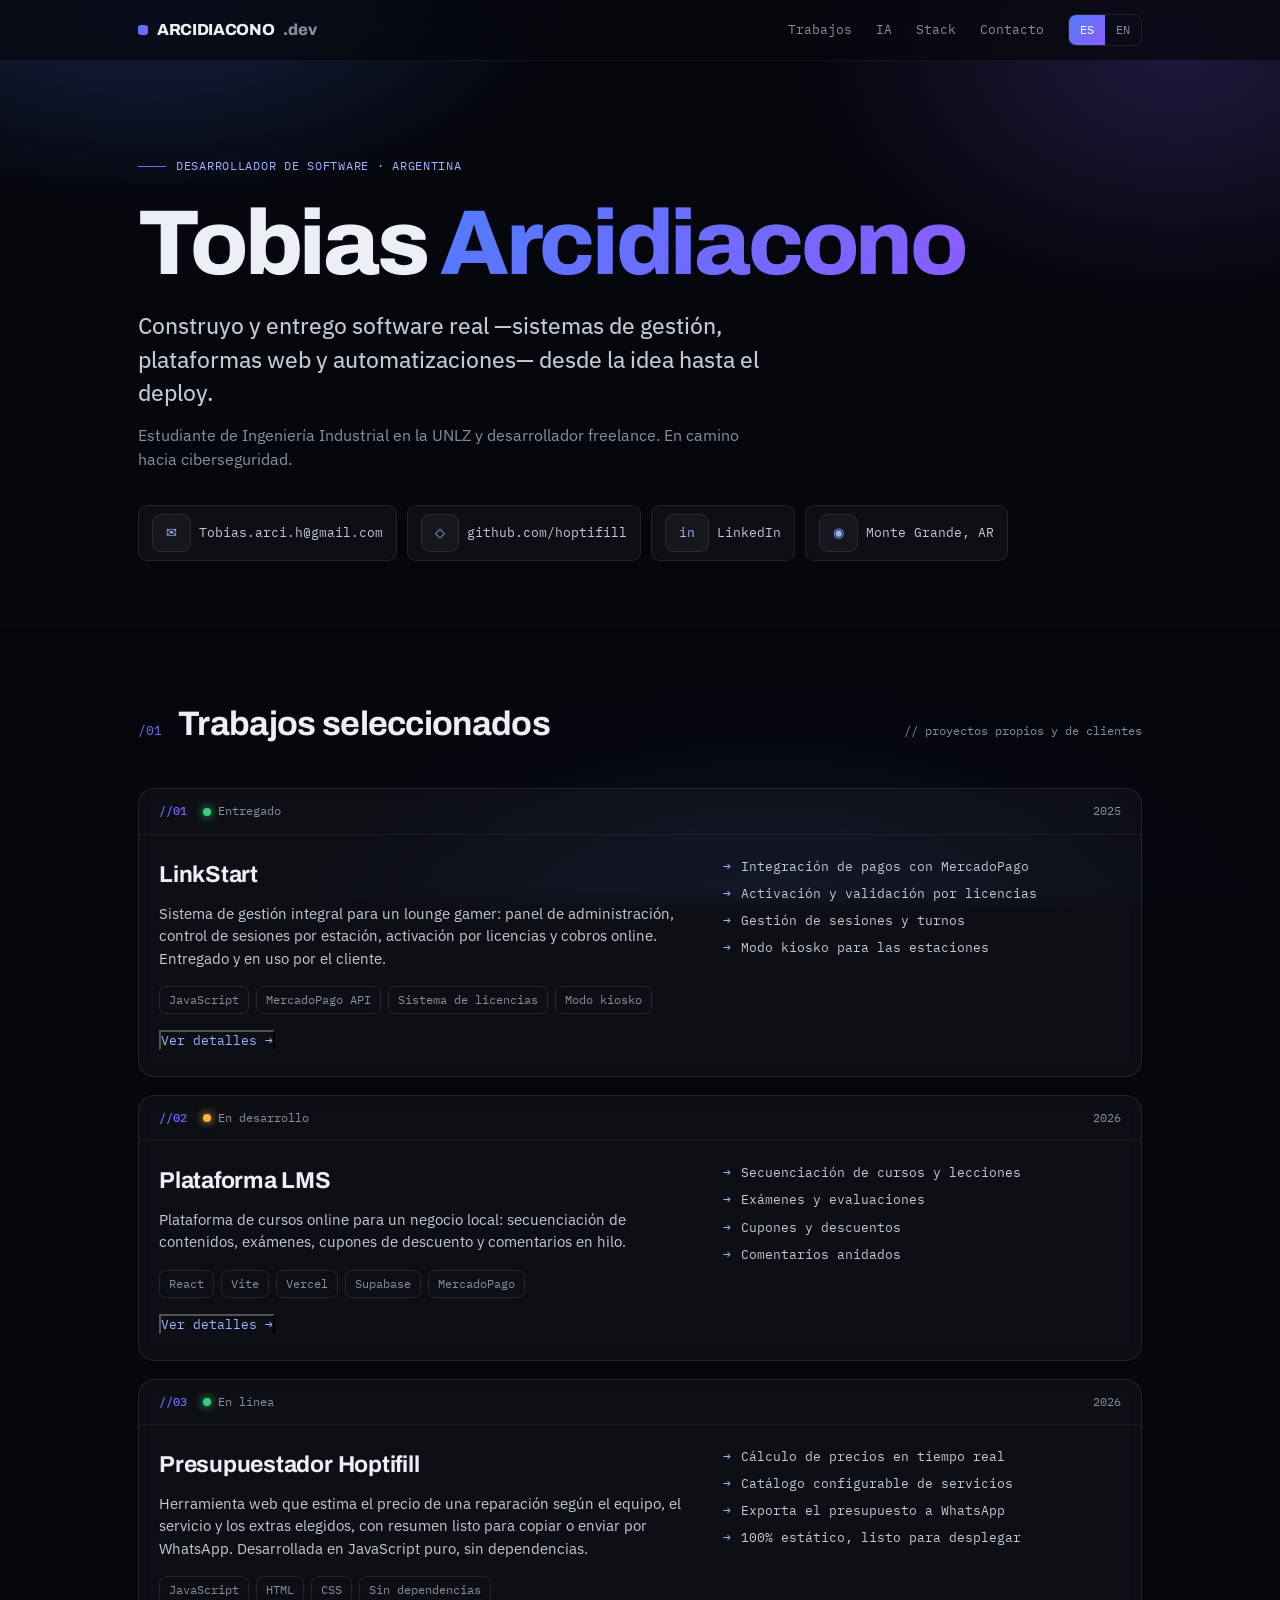
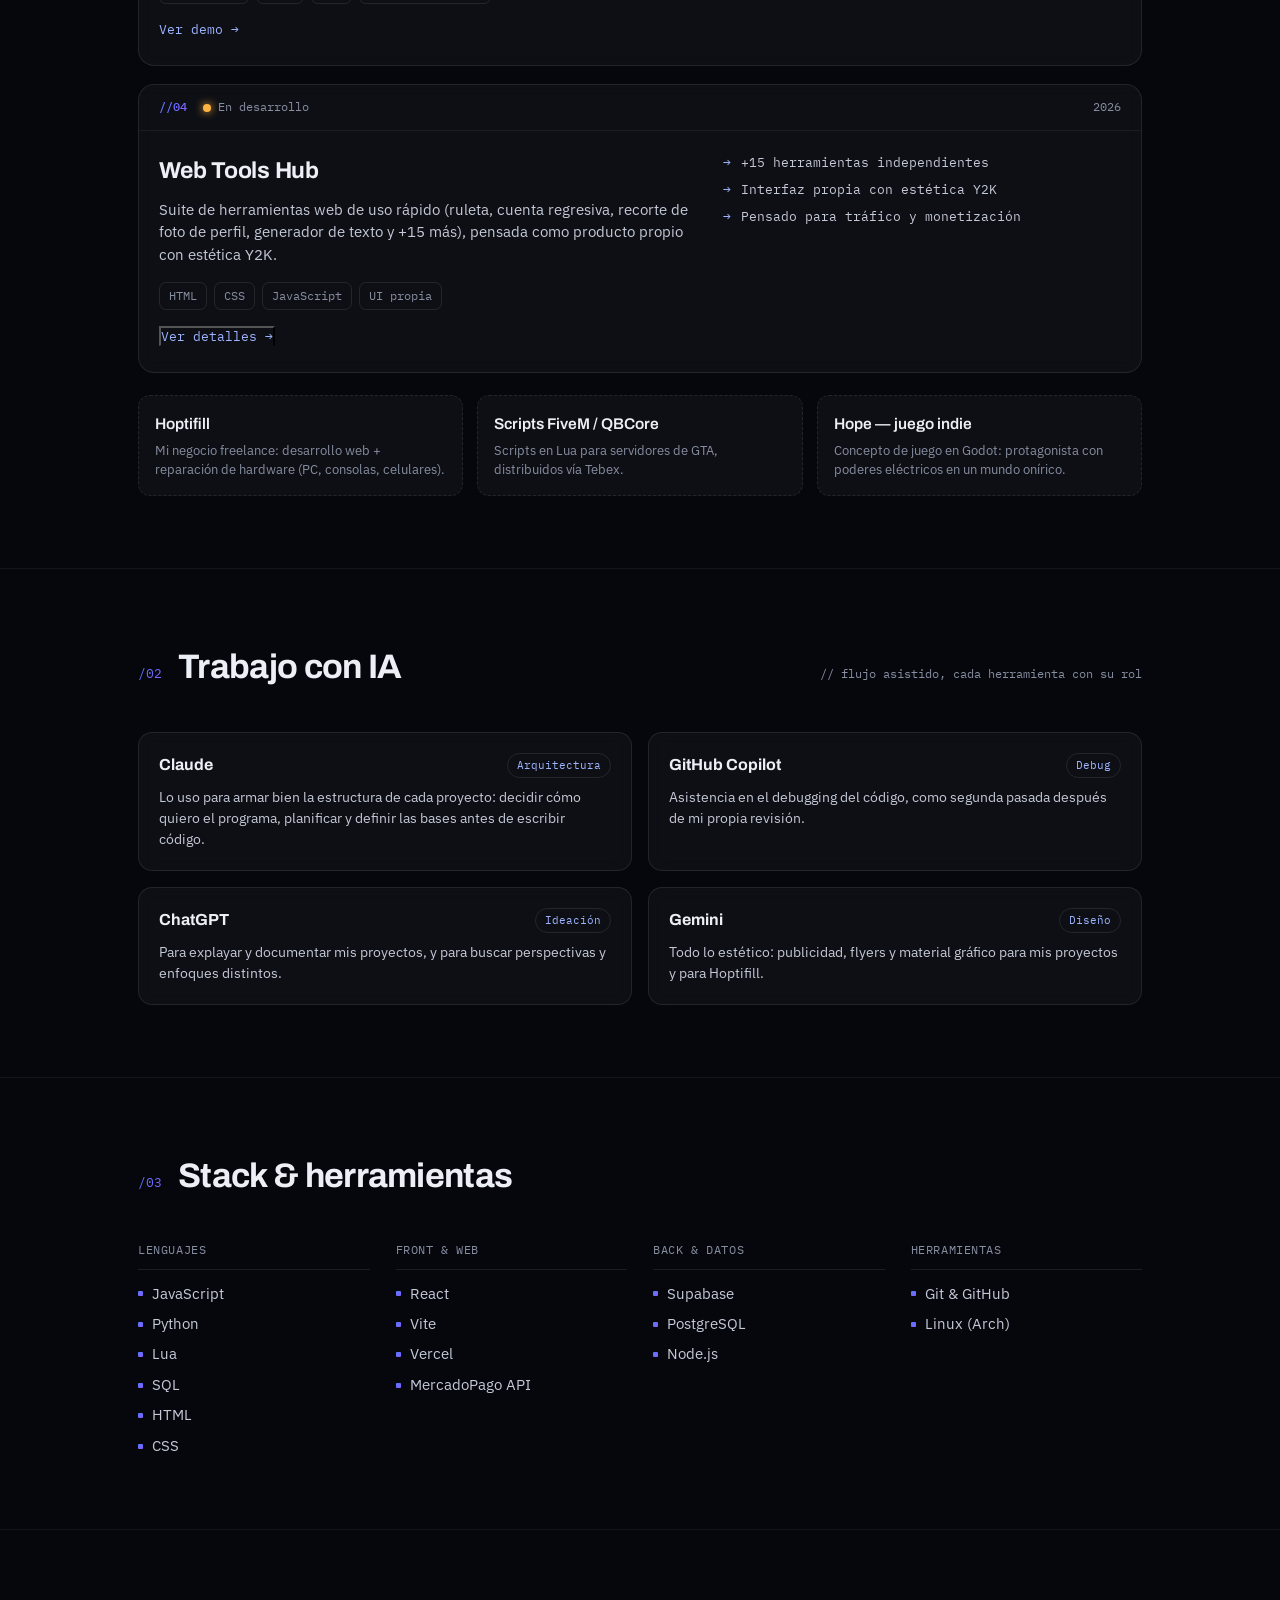
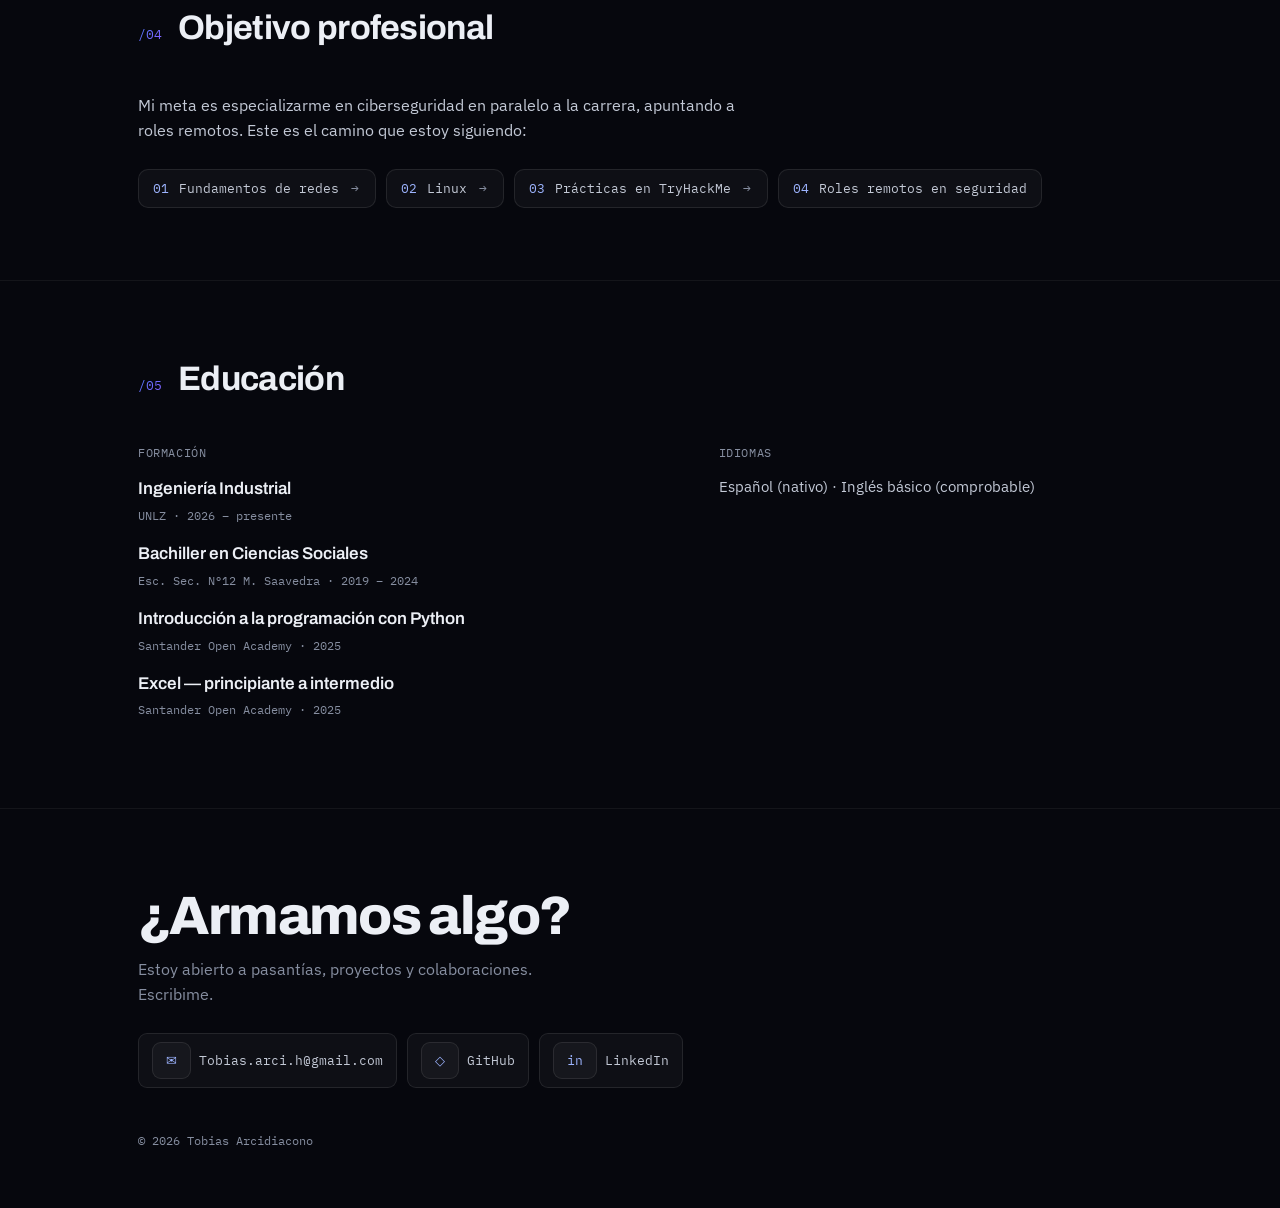
==== commit bef2f960: "Update index.html" ====
--- a/index.html
+++ b/index.html
@@ -99,6 +99,28 @@
   .cardlink{display:inline-flex;align-items:center;gap:8px;margin-top:16px;font-family:"IBM Plex Mono",monospace;
     font-size:12.5px;color:var(--a-ink);border-bottom:1px solid transparent;transition:.16s;padding-bottom:1px}
   .cardlink:hover{border-color:var(--a2)}
+  button.cardlink{background:transparent;cursor:pointer}
+
+  /* modal */
+  .modal{position:fixed;inset:0;z-index:100;display:none;align-items:flex-start;justify-content:center;
+    background:rgba(4,5,10,.72);backdrop-filter:blur(6px);padding:40px 20px;overflow-y:auto}
+  .modal.open{display:flex}
+  .m-panel{position:relative;width:100%;max-width:760px;background:#0c0e17;border:1px solid var(--line);
+    border-radius:18px;padding:26px 26px 30px;box-shadow:0 30px 80px -20px rgba(0,0,0,.8)}
+  .m-close{position:absolute;top:14px;right:14px;width:34px;height:34px;border-radius:9px;cursor:pointer;
+    background:var(--panel-2);border:1px solid var(--line);color:var(--ink);font-size:14px;transition:.16s}
+  .m-close:hover{border-color:var(--a2);color:#fff}
+  .m-spec{display:flex;align-items:center;gap:12px;font-family:"IBM Plex Mono",monospace;font-size:12px;color:var(--muted);margin-bottom:10px}
+  .m-spec .spacer{flex:1}
+  .m-title{font-family:"Archivo",sans-serif;font-weight:700;font-size:26px;letter-spacing:-.01em;margin-bottom:12px}
+  .m-desc{font-size:15px;color:var(--ink-soft);line-height:1.55;margin-bottom:14px}
+  .m-lbl{font-family:"IBM Plex Mono",monospace;font-size:11px;letter-spacing:.06em;text-transform:uppercase;
+    color:var(--muted);margin:22px 0 12px;padding-bottom:8px;border-bottom:1px solid var(--line-soft)}
+  .m-gallery{display:flex;flex-direction:column;gap:14px}
+  .m-gallery img{width:100%;border-radius:12px;border:1px solid var(--line);display:block}
+  .m-soon{font-size:13.5px;color:var(--muted);font-style:italic;padding:8px 0}
+  .m-gallery.has .m-soon{display:none}
+  .m-panel .cardlink{margin-top:20px}
 
   .also{display:grid;grid-template-columns:repeat(3,1fr);gap:14px;margin-top:22px}
   @media(max-width:680px){.also{grid-template-columns:1fr}}
@@ -251,10 +273,18 @@
   </footer>
 </main>
 
+<div id="modal" class="modal" onclick="if(event.target===this)closeProject()">
+  <div class="m-panel" role="dialog" aria-modal="true">
+    <button id="m-close" class="m-close" onclick="closeProject()">✕</button>
+    <div id="m-body"></div>
+  </div>
+</div>
+
 <script>
 const DATA = {
   es:{
     nav_work:"Trabajos", nav_ai:"IA", nav_stack:"Stack", nav_contact:"Contacto",
+    view_details:"Ver detalles", shots_soon:"Capturas próximamente.", modal_shots:"Capturas", close:"Cerrar",
     role:"Desarrollador de software · Argentina",
     thesis:"Construyo y entrego software real —sistemas de gestión, plataformas web y automatizaciones— desde la idea hasta el deploy.",
     subline:"Estudiante de Ingeniería Industrial en la UNLZ y desarrollador freelance. En camino hacia ciberseguridad.",
@@ -314,6 +344,7 @@
   },
   en:{
     nav_work:"Work", nav_ai:"AI", nav_stack:"Stack", nav_contact:"Contact",
+    view_details:"View details", shots_soon:"Screenshots coming soon.", modal_shots:"Screenshots", close:"Close",
     role:"Software developer · Argentina",
     thesis:"I build and ship real software —management systems, web platforms and automations— from idea to deploy.",
     subline:"Industrial Engineering student at UNLZ and freelance developer. On my way into cybersecurity.",
@@ -373,13 +404,24 @@
   }
 };
 
+// Capturas por proyecto (mismos archivos para ES y EN). Subí las imágenes al repo
+// con estos nombres exactos. Las que no existan se ocultan solas.
+const SHOTS = {
+  'LinkStart':['linkstart-1.png','linkstart-2.png','linkstart-3.png','linkstart-4.png','linkstart-5.png','linkstart-6.png'],
+  'Plataforma LMS':['lms-1.png','lms-2.png','lms-3.png','lms-4.png'],
+  'LMS Platform':['lms-1.png','lms-2.png','lms-3.png','lms-4.png'],
+  'Web Tools Hub':['webtools-1.png','webtools-2.png','webtools-3.png','webtools-4.png']
+};
+let curLang = 'es';
+
 function render(lang){
   const d = DATA[lang];
+  curLang = lang;
   document.documentElement.lang = lang;
   document.querySelectorAll('[data-k]').forEach(el=>{
     const k = el.getAttribute('data-k'); if(d[k]!==undefined) el.textContent = d[k];
   });
-  document.getElementById('cards').innerHTML = d.projects.map(p=>`
+  document.getElementById('cards').innerHTML = d.projects.map((p,i)=>`
     <article class="card">
       <div class="spec"><span class="pid">${p.id}</span>
         <span class="status"><span class="sd ${p.status}"></span>${p.statusTxt}</span>
@@ -387,7 +429,11 @@
       <div class="body">
         <div><h3>${p.title}</h3><p class="desc">${p.desc}</p>
           <div class="chips">${p.chips.map(c=>`<span class="chip">${c}</span>`).join('')}</div>
-          <a class="cardlink" href="${p.url}" ${p.url.startsWith('http')?'target="_blank" rel="noopener"':''}>${p.link} →</a>
+          ${SHOTS[p.title]
+            ? `<button class="cardlink" onclick="openProject(${i})">${d.view_details} →</button>`
+            : (p.url && p.url.startsWith('http')
+                ? `<a class="cardlink" href="${p.url}" target="_blank" rel="noopener">${p.link} →</a>`
+                : '')}
         </div>
         <ul class="feats">${p.feats.map(f=>`<li>${f}</li>`).join('')}</ul>
       </div>
@@ -409,6 +455,30 @@
   document.getElementById('es').classList.toggle('on',lang==='es');
   document.getElementById('en').classList.toggle('on',lang==='en');
 }
+
+function openProject(i){
+  const d = DATA[curLang];
+  const p = d.projects[i];
+  const shots = SHOTS[p.title] || [];
+  const gallery = shots.map(src=>
+    `<img src="${src}" alt="${p.title}" loading="lazy" onload="this.closest('.m-gallery').classList.add('has')" onerror="this.remove()">`
+  ).join('');
+  document.getElementById('m-body').innerHTML = `
+    <div class="m-spec"><span class="status"><span class="sd ${p.status}"></span>${p.statusTxt}</span>
+      <span class="spacer"></span><span>${p.year}</span></div>
+    <h3 class="m-title">${p.title}</h3>
+    <p class="m-desc">${p.desc}</p>
+    <div class="chips">${p.chips.map(c=>`<span class="chip">${c}</span>`).join('')}</div>
+    <div class="m-lbl">${d.modal_shots}</div>
+    <div class="m-gallery">${gallery}<div class="m-soon">${d.shots_soon}</div></div>
+    ${p.url && p.url.startsWith('http') ? `<a class="cardlink" href="${p.url}" target="_blank" rel="noopener">${p.link} →</a>` : ''}`;
+  const m = document.getElementById('modal');
+  m.classList.add('open'); document.body.style.overflow='hidden';
+  document.getElementById('m-close').setAttribute('aria-label', d.close);
+}
+function closeProject(){ document.getElementById('modal').classList.remove('open'); document.body.style.overflow=''; }
+document.addEventListener('keydown',e=>{ if(e.key==='Escape') closeProject(); });
+
 render('es');
 const io = new IntersectionObserver((es)=>{es.forEach(e=>{if(e.isIntersecting){e.target.classList.add('in');io.unobserve(e.target)}})},{threshold:.12});
 document.querySelectorAll('.rv').forEach(el=>io.observe(el));
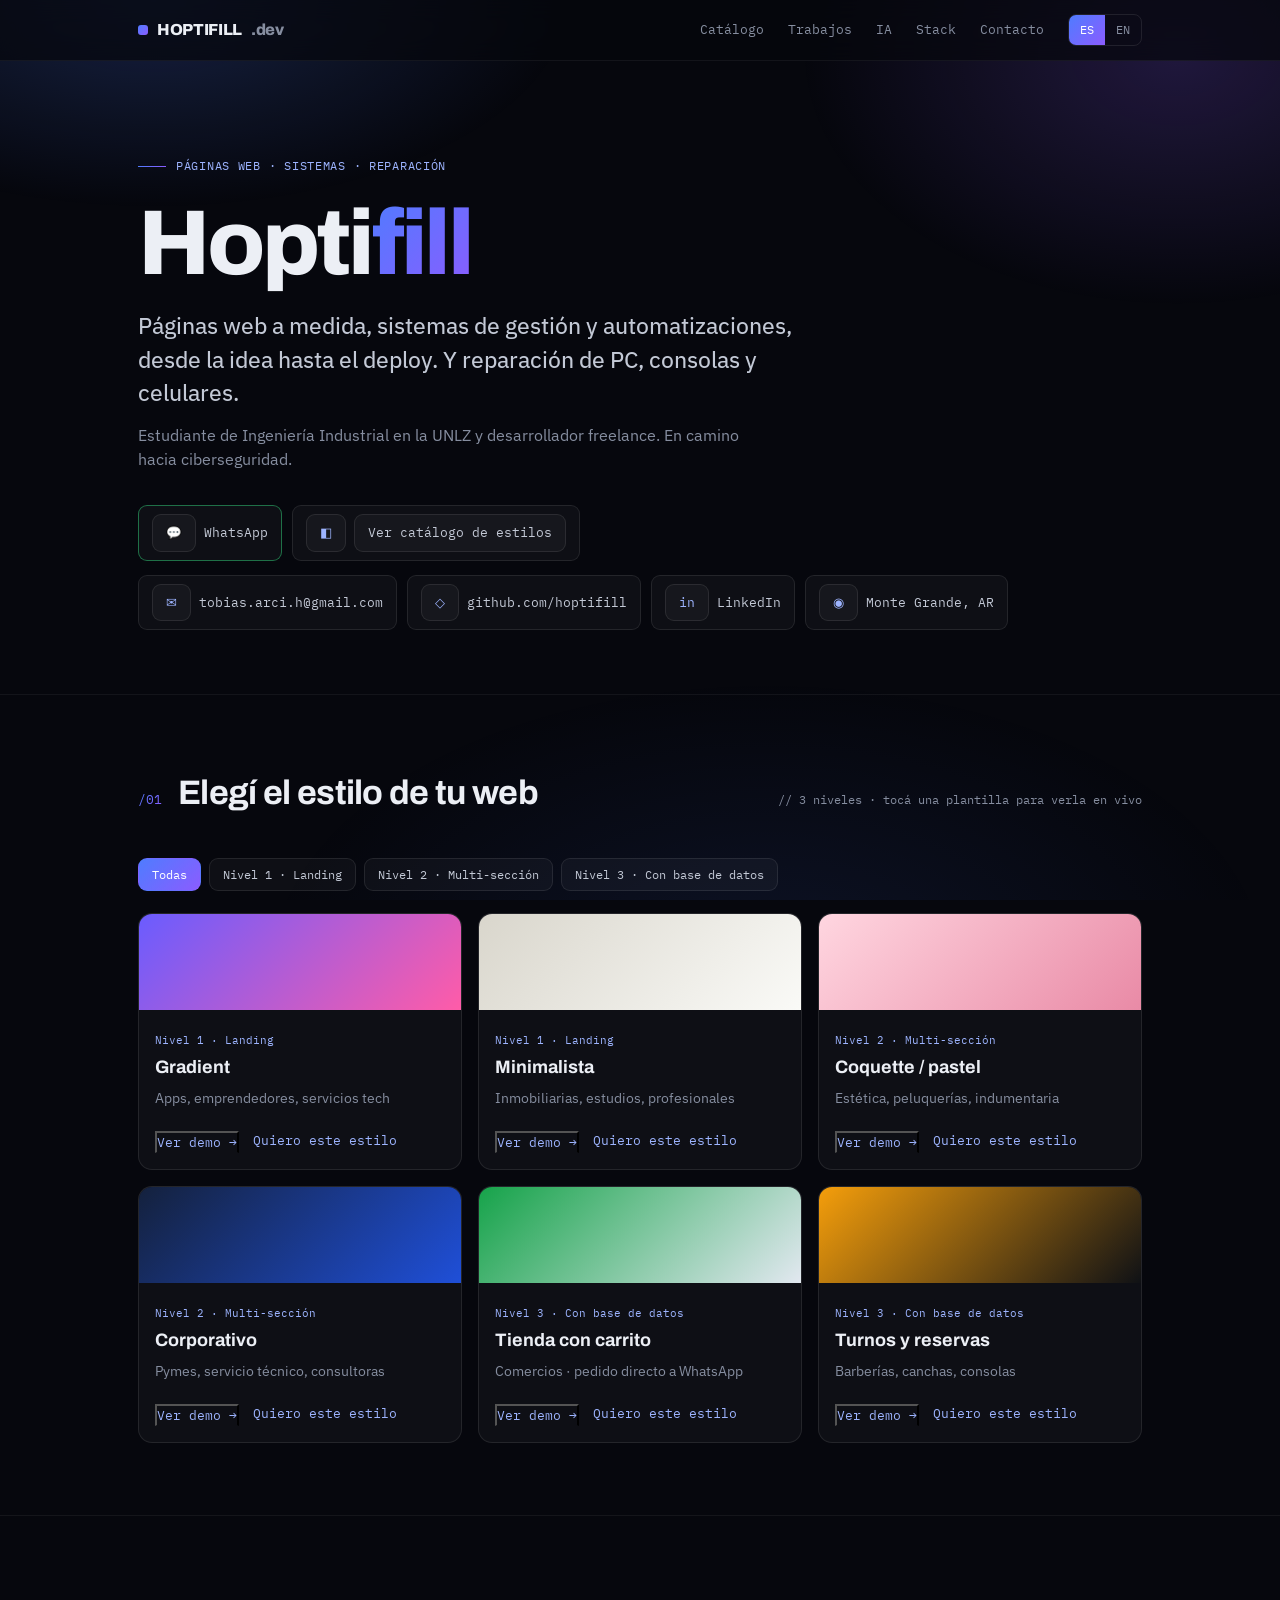
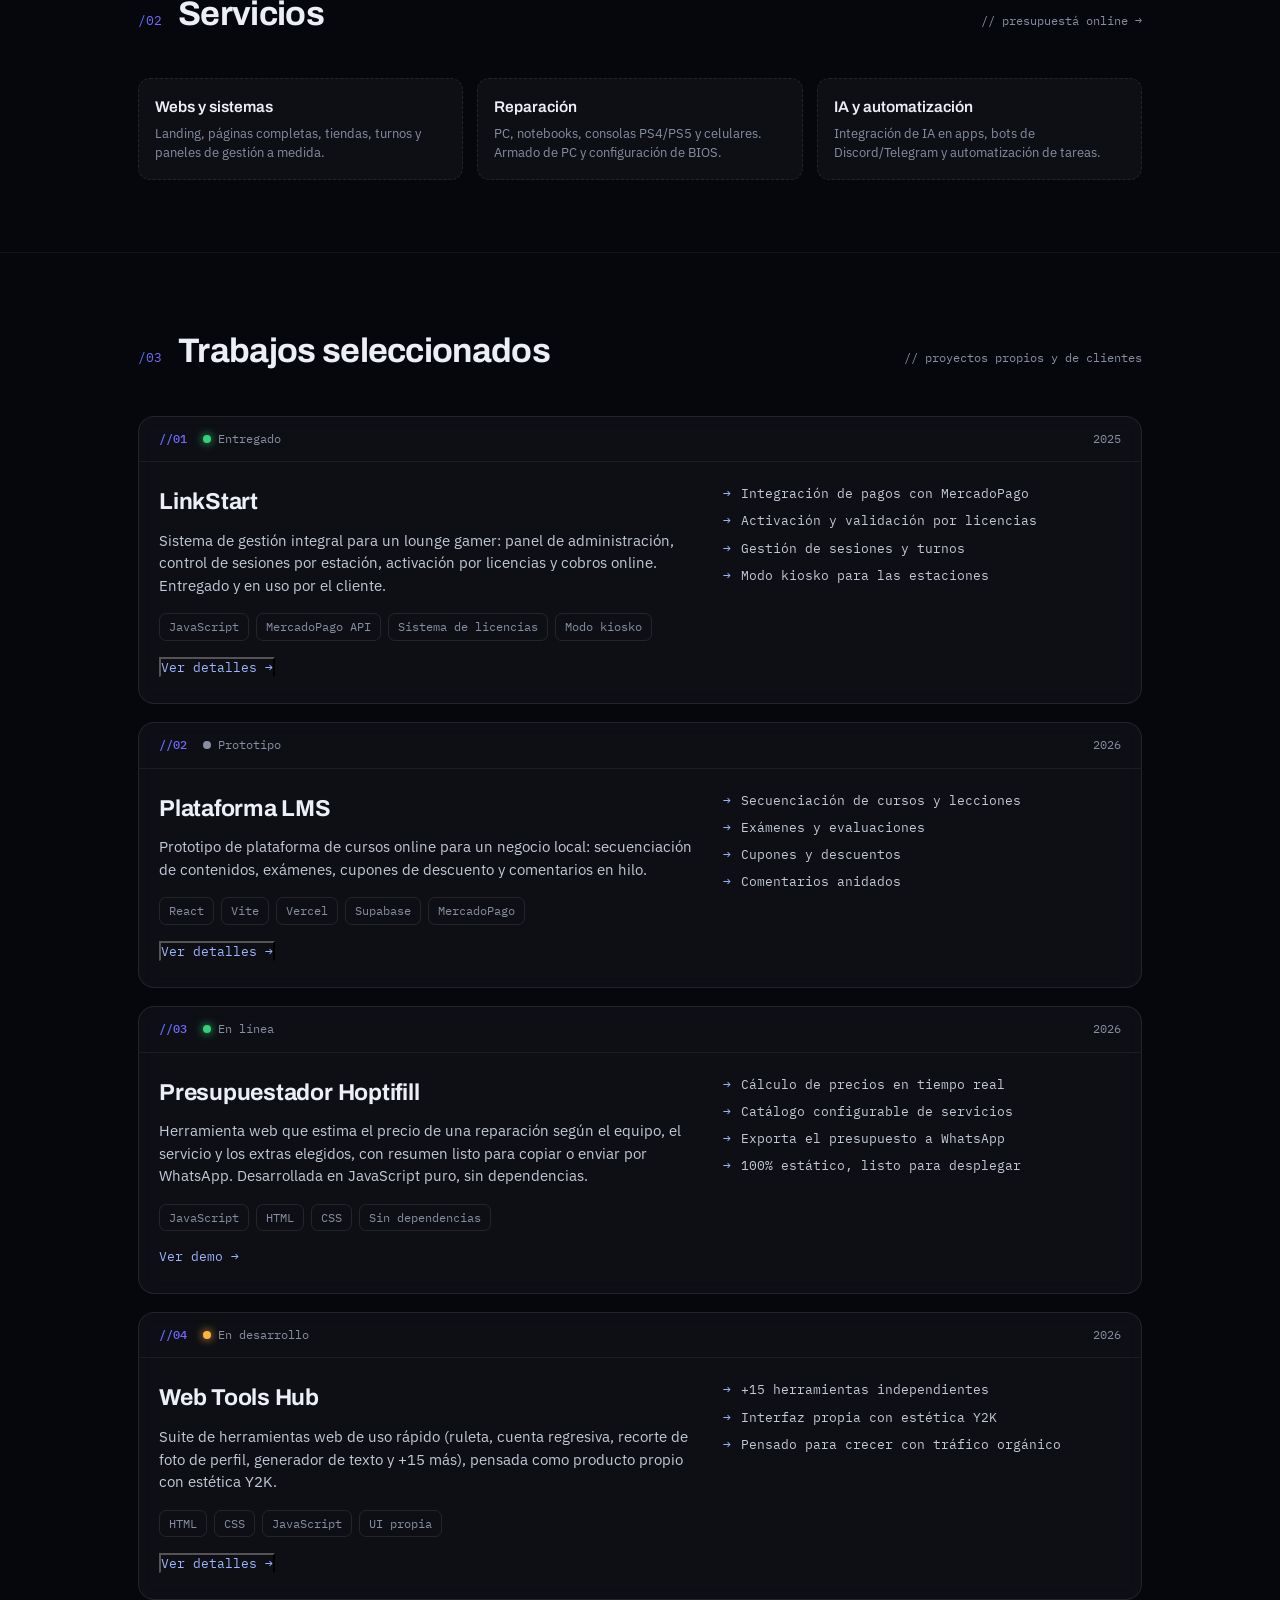
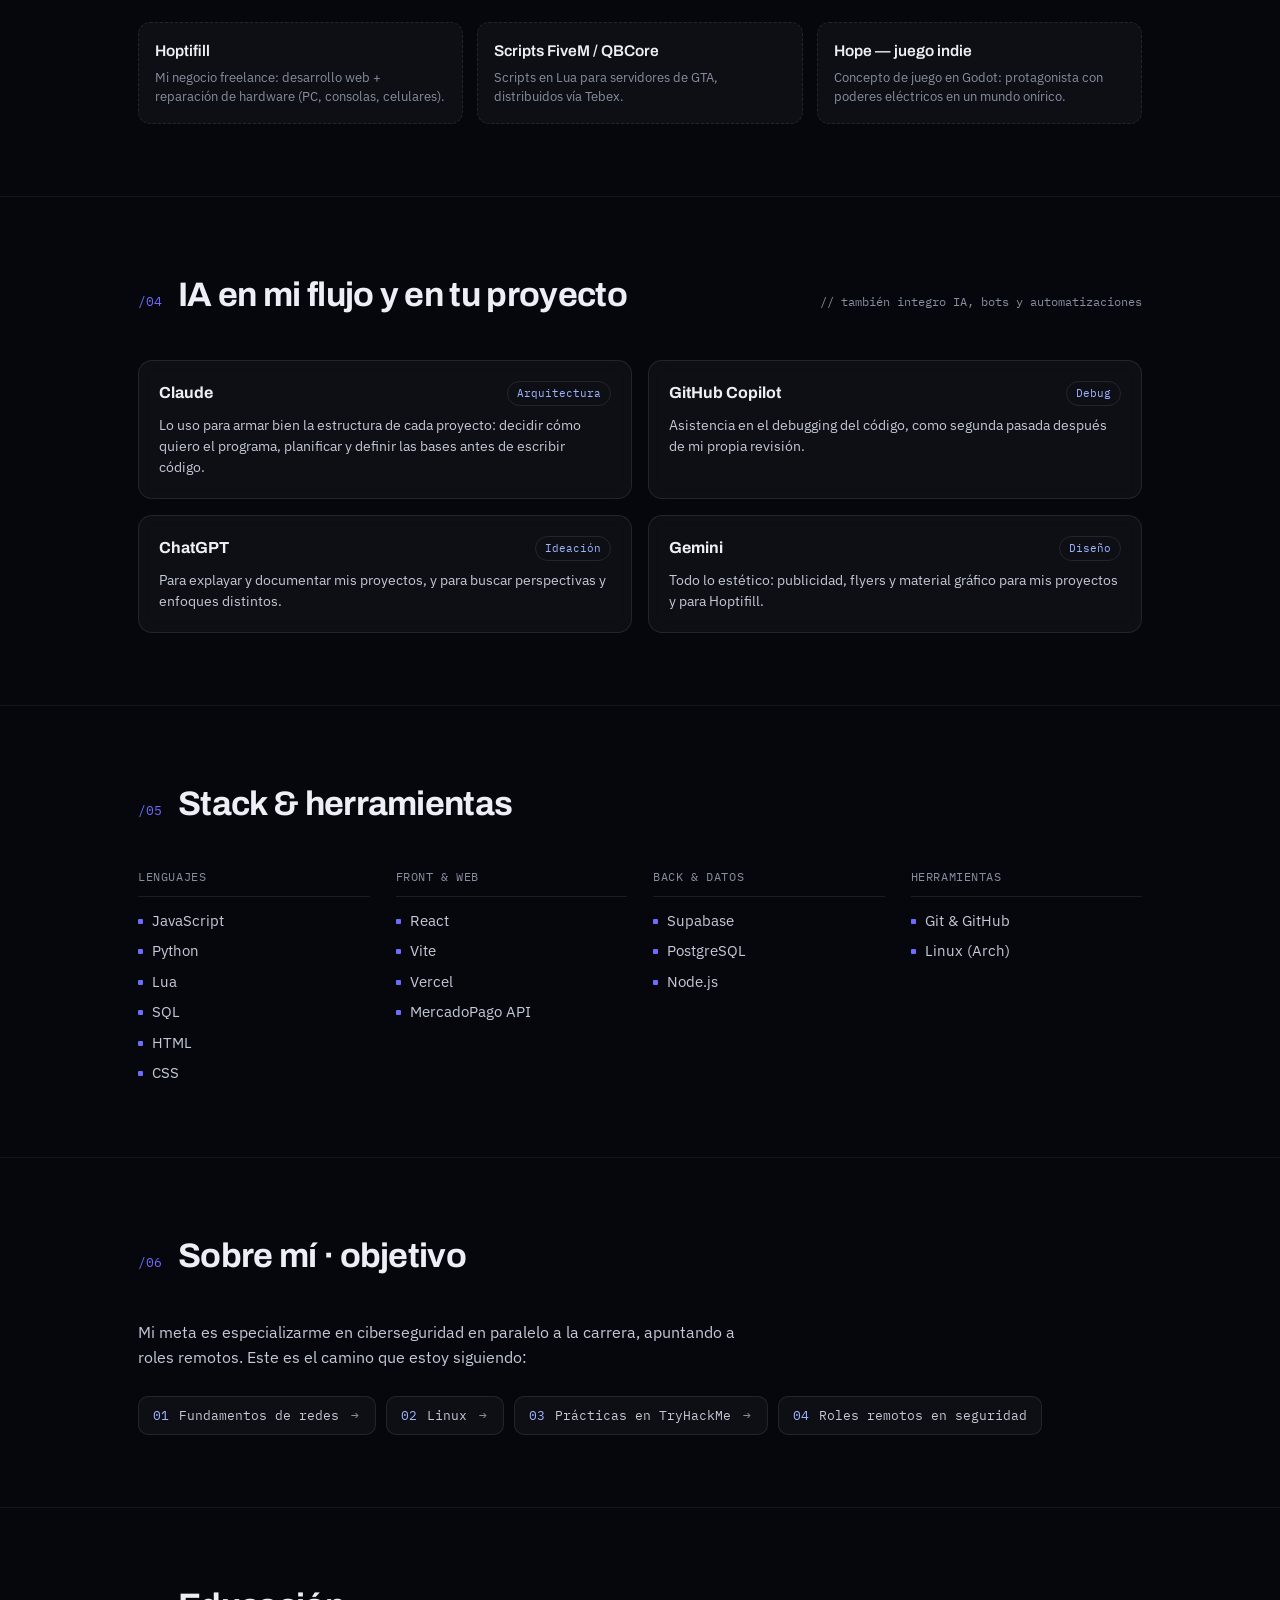
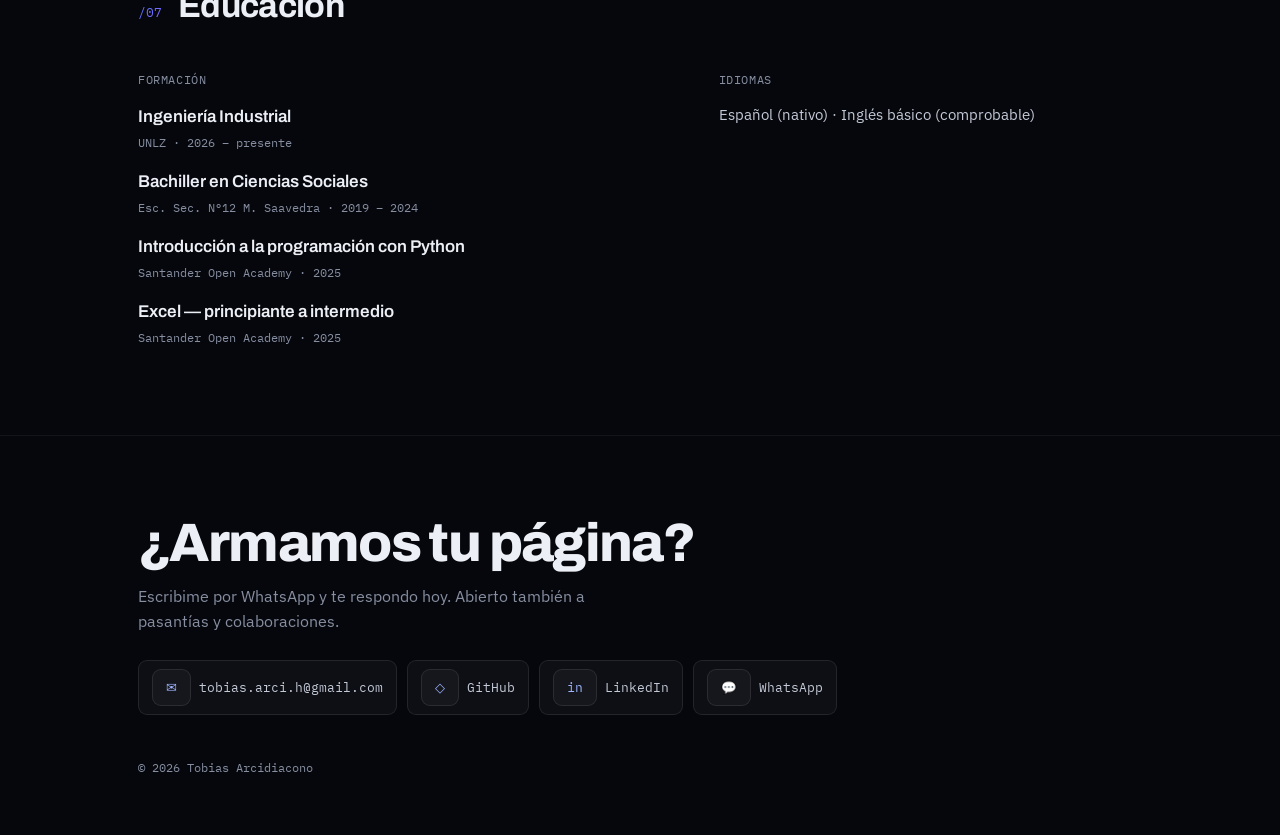
==== commit 98a9bed0: "actualizacion de pagina se implemento los cambios de las bases de las paginas web" ====
--- a/index.html
+++ b/index.html
@@ -3,8 +3,12 @@
 <head>
 <meta charset="UTF-8">
 <meta name="viewport" content="width=device-width, initial-scale=1.0">
-<title>Tobias Arcidiacono — Desarrollador de software</title>
-<meta name="description" content="Tobias Arcidiacono — Desarrollador de software. Sistemas de gestión, plataformas web y automatizaciones. Argentina.">
+<title>Hoptifill — Páginas web, sistemas y reparación | Tobias Arcidiacono</title>
+<meta name="description" content="Hoptifill: páginas web a medida, sistemas de gestión, automatizaciones y reparación de PC, consolas y celulares. Zona sur, Buenos Aires.">
+<meta property="og:title" content="Hoptifill — Webs, sistemas y reparación">
+<meta property="og:description" content="Elegí el estilo de tu página web en el catálogo interactivo.">
+<meta property="og:type" content="website">
+<link rel="icon" href="data:image/svg+xml,<svg xmlns=%27http://www.w3.org/2000/svg%27 viewBox=%270 0 100 100%27><text y=%27.9em%27 font-size=%2790%27>⚡</text></svg>">
 <link rel="preconnect" href="https://fonts.googleapis.com">
 <link rel="preconnect" href="https://fonts.gstatic.com" crossorigin>
 <link href="https://fonts.googleapis.com/css2?family=Archivo:wght@500;600;700;800&family=IBM+Plex+Mono:wght@400;500;600&family=IBM+Plex+Sans:wght@400;450;500;600&display=swap" rel="stylesheet">
@@ -50,7 +54,7 @@
     font-family:"IBM Plex Mono",monospace;font-size:12px}
   .toggle button{background:transparent;border:0;cursor:pointer;padding:6px 11px;color:var(--muted);font:inherit;transition:.16s}
   .toggle button.on{background:var(--grad);color:#fff}
-  @media(max-width:720px){nav.links a:not(.nav-keep){display:none}}
+  @media(max-width:720px){.bar{height:auto;min-height:60px;flex-wrap:wrap;padding:8px 0;gap:6px}nav.links{gap:12px;flex-wrap:wrap}nav.links a{font-size:11.5px}}
 
   .hero{padding:88px 0 64px;position:relative;border-bottom:1px solid var(--line-soft)}
   .eyebrow{font-family:"IBM Plex Mono",monospace;font-size:12px;letter-spacing:.06em;color:var(--a-ink);
@@ -172,14 +176,25 @@
     .rv.in{opacity:1;transform:none}
   }
   :focus-visible{outline:2px solid var(--a2);outline-offset:3px;border-radius:4px}
+  .wa{border-color:rgba(51,209,122,.5)!important}
+  .filters{display:flex;flex-wrap:wrap;gap:8px;margin-bottom:22px}
+  .filters button{font-family:"IBM Plex Mono",monospace;font-size:12px;border:1px solid var(--line);background:var(--panel);color:var(--ink-soft);padding:8px 13px;border-radius:9px;cursor:pointer;transition:.16s}
+  .filters button.on{background:var(--grad);color:#fff;border-color:transparent}
+  .tpls{display:grid;grid-template-columns:repeat(auto-fit,minmax(280px,1fr));gap:16px}
+  .tpl{background:var(--panel);border:1px solid var(--line);border-radius:14px;overflow:hidden;transition:.2s}
+  .tpl:hover{border-color:rgba(139,92,255,.45);transform:translateY(-2px)}
+  .tpl .sw{height:96px}.tpl .tb{padding:16px}.tpl h3{font-family:"Archivo",sans-serif;font-size:18px;margin:4px 0 6px}
+  .tpl .lv{font-family:"IBM Plex Mono",monospace;font-size:11px;color:var(--a-ink)}.tpl p{font-size:13.5px;color:var(--muted)}
+  .tpl .acts{display:flex;gap:14px;flex-wrap:wrap;margin-top:6px}
 </style>
 </head>
 <body>
 
 <header>
   <div class="wrap bar">
-    <a href="#top" class="monogram"><span class="dot"></span>ARCIDIACONO<span class="d2">.dev</span></a>
+    <a href="#top" class="monogram"><span class="dot"></span>HOPTIFILL<span class="d2">.dev</span></a>
     <nav class="links">
+      <a href="#catalog" data-k="nav_cat">Catálogo</a>
       <a href="#work" data-k="nav_work">Trabajos</a>
       <a href="#ai" data-k="nav_ai">IA</a>
       <a href="#stack" data-k="nav_stack">Stack</a>
@@ -196,11 +211,12 @@
   <section class="hero">
     <div class="wrap">
       <div class="eyebrow" data-k="role"></div>
-      <h1 class="name">Tobias <span class="g">Arcidiacono</span></h1>
+      <h1 class="name">Hopti<span class="g">fill</span></h1>
       <p class="thesis" data-k="thesis"></p>
       <p class="subline" data-k="subline"></p>
+      <div class="metarow" style="margin-bottom:14px"><a class="wa" href="https://wa.me/5491124063177" target="_blank" rel="noopener"><span class="k">💬</span> WhatsApp</a><a href="#catalog"><span class="k">◧</span> <span data-k="see_cat">Ver catálogo de estilos</span></a></div>
       <div class="metarow">
-        <a href="mailto:Tobias.arci.h@gmail.com"><span class="k">✉</span> Tobias.arci.h@gmail.com</a>
+        <a href="mailto:tobias.arci.h@gmail.com"><span class="k">✉</span> tobias.arci.h@gmail.com</a>
         <a href="https://github.com/hoptifill" target="_blank" rel="noopener"><span class="k">◇</span> github.com/hoptifill</a>
         <a href="https://www.linkedin.com/in/tobias-arcidiacono-a98aaa285" target="_blank" rel="noopener"><span class="k">in</span> LinkedIn</a>
         <span><span class="k">◉</span> Monte Grande, AR</span>
@@ -208,10 +224,24 @@
     </div>
   </section>
 
+  <section class="block rv" id="catalog">
+    <div class="wrap">
+      <div class="sechead"><div class="lead"><span class="idx">/01</span><h2 data-k="cat_h"></h2></div><span class="note" data-k="cat_note"></span></div>
+      <div class="filters" id="filters"></div><div class="tpls" id="tpls"></div>
+    </div>
+  </section>
+
+  <section class="block rv" id="services">
+    <div class="wrap">
+      <div class="sechead"><div class="lead"><span class="idx">/02</span><h2 data-k="srv_h"></h2></div><a class="note" href="https://hoptifill.github.io/presupuestador" target="_blank" rel="noopener" data-k="srv_quote"></a></div>
+      <div class="also" id="srv"></div>
+    </div>
+  </section>
+
   <section class="block rv" id="work">
     <div class="wrap">
       <div class="sechead">
-        <div class="lead"><span class="idx">/01</span><h2 data-k="s_work"></h2></div>
+        <div class="lead"><span class="idx">/03</span><h2 data-k="s_work"></h2></div>
         <span class="note" data-k="s_work_note"></span>
       </div>
       <div class="cards" id="cards"></div>
@@ -222,7 +252,7 @@
   <section class="block rv" id="ai">
     <div class="wrap">
       <div class="sechead">
-        <div class="lead"><span class="idx">/02</span><h2 data-k="s_ai"></h2></div>
+        <div class="lead"><span class="idx">/04</span><h2 data-k="s_ai"></h2></div>
         <span class="note" data-k="s_ai_note"></span>
       </div>
       <div class="aigrid" id="aigrid"></div>
@@ -231,14 +261,14 @@
 
   <section class="block rv" id="stack">
     <div class="wrap">
-      <div class="sechead"><div class="lead"><span class="idx">/03</span><h2 data-k="s_stack"></h2></div></div>
+      <div class="sechead"><div class="lead"><span class="idx">/05</span><h2 data-k="s_stack"></h2></div></div>
       <div class="stackgrid" id="stackgrid"></div>
     </div>
   </section>
 
   <section class="block rv" id="obj">
     <div class="wrap">
-      <div class="sechead"><div class="lead"><span class="idx">/04</span><h2 data-k="s_obj"></h2></div></div>
+      <div class="sechead"><div class="lead"><span class="idx">/06</span><h2 data-k="s_obj"></h2></div></div>
       <p class="objtxt" data-k="obj_txt"></p>
       <div class="road" id="road"></div>
     </div>
@@ -246,7 +276,7 @@
 
   <section class="block rv" id="edu">
     <div class="wrap">
-      <div class="sechead"><div class="lead"><span class="idx">/05</span><h2 data-k="s_edu"></h2></div></div>
+      <div class="sechead"><div class="lead"><span class="idx">/07</span><h2 data-k="s_edu"></h2></div></div>
       <div class="edugrid">
         <div class="edu" id="edu-list"></div>
         <div class="edu">
@@ -262,9 +292,10 @@
       <h2 data-k="cta"></h2>
       <p class="subcta" data-k="subcta"></p>
       <div class="metarow">
-        <a href="mailto:Tobias.arci.h@gmail.com"><span class="k">✉</span> Tobias.arci.h@gmail.com</a>
+        <a href="mailto:tobias.arci.h@gmail.com"><span class="k">✉</span> tobias.arci.h@gmail.com</a>
         <a href="https://github.com/hoptifill" target="_blank" rel="noopener"><span class="k">◇</span> GitHub</a>
         <a href="https://www.linkedin.com/in/tobias-arcidiacono-a98aaa285" target="_blank" rel="noopener"><span class="k">in</span> LinkedIn</a>
+        <a href="https://wa.me/5491124063177" target="_blank" rel="noopener"><span class="k">💬</span> WhatsApp</a>
       </div>
       <div class="foot-fine">
         <span>© 2026 Tobias Arcidiacono</span>
@@ -272,6 +303,8 @@
     </div>
   </footer>
 </main>
+
+<div id="pv" class="modal" onclick="if(event.target===this)closePv()"><div class="m-panel" style="max-width:980px;padding:14px"><button class="m-close" onclick="closePv()">✕</button><div class="m-spec" id="pv-t" style="margin:4px 40px 10px 4px"></div><iframe id="pv-f" title="Vista previa" style="width:100%;height:70vh;border:1px solid var(--line);border-radius:12px;background:#fff"></iframe><a class="cardlink" id="pv-w" target="_blank" rel="noopener"></a></div></div>
 
 <div id="modal" class="modal" onclick="if(event.target===this)closeProject()">
   <div class="m-panel" role="dialog" aria-modal="true">
@@ -285,24 +318,28 @@
   es:{
     nav_work:"Trabajos", nav_ai:"IA", nav_stack:"Stack", nav_contact:"Contacto",
     view_details:"Ver detalles", shots_soon:"Capturas próximamente.", modal_shots:"Capturas", close:"Cerrar",
-    role:"Desarrollador de software · Argentina",
-    thesis:"Construyo y entrego software real —sistemas de gestión, plataformas web y automatizaciones— desde la idea hasta el deploy.",
+    nav_cat:"Catálogo", see_cat:"Ver catálogo de estilos",
+    cat_h:"Elegí el estilo de tu web", cat_note:"// 3 niveles · tocá una plantilla para verla en vivo", see:"Ver demo", want:"Quiero este estilo",
+    f0:"Todas", f1:"Nivel 1 · Landing", f2:"Nivel 2 · Multi-sección", f3:"Nivel 3 · Con base de datos",
+    srv_h:"Servicios", srv_quote:"// presupuestá online →",
+    role:"Páginas web · Sistemas · Reparación",
+    thesis:"Páginas web a medida, sistemas de gestión y automatizaciones, desde la idea hasta el deploy. Y reparación de PC, consolas y celulares.",
     subline:"Estudiante de Ingeniería Industrial en la UNLZ y desarrollador freelance. En camino hacia ciberseguridad.",
     s_work:"Trabajos seleccionados", s_work_note:"// proyectos propios y de clientes",
-    s_ai:"Trabajo con IA", s_ai_note:"// flujo asistido, cada herramienta con su rol",
+    s_ai:"IA en mi flujo y en tu proyecto", s_ai_note:"// también integro IA, bots y automatizaciones",
     s_stack:"Stack & herramientas",
-    s_obj:"Objetivo profesional", obj_txt:"Mi meta es especializarme en ciberseguridad en paralelo a la carrera, apuntando a roles remotos. Este es el camino que estoy siguiendo:",
+    s_obj:"Sobre mí · objetivo", obj_txt:"Mi meta es especializarme en ciberseguridad en paralelo a la carrera, apuntando a roles remotos. Este es el camino que estoy siguiendo:",
     s_edu:"Educación",
     lang_l:"Idiomas", lang_line:"Español (nativo) · Inglés básico (comprobable)",
-    cta:"¿Armamos algo?", subcta:"Estoy abierto a pasantías, proyectos y colaboraciones. Escribime.",
+    cta:"¿Armamos tu página?", subcta:"Escribime por WhatsApp y te respondo hoy. Abierto también a pasantías y colaboraciones.",
     projects:[
       {id:"//01",status:"ship",statusTxt:"Entregado",year:"2025",title:"LinkStart",
        desc:"Sistema de gestión integral para un lounge gamer: panel de administración, control de sesiones por estación, activación por licencias y cobros online. Entregado y en uso por el cliente.",
        feats:["Integración de pagos con MercadoPago","Activación y validación por licencias","Gestión de sesiones y turnos","Modo kiosko para las estaciones"],
        chips:["JavaScript","MercadoPago API","Sistema de licencias","Modo kiosko"],
        link:"Ver proyecto",url:"#"},
-      {id:"//02",status:"wip",statusTxt:"En desarrollo",year:"2026",title:"Plataforma LMS",
-       desc:"Plataforma de cursos online para un negocio local: secuenciación de contenidos, exámenes, cupones de descuento y comentarios en hilo.",
+      {id:"//02",status:"con",statusTxt:"Prototipo",year:"2026",title:"Plataforma LMS",
+       desc:"Prototipo de plataforma de cursos online para un negocio local: secuenciación de contenidos, exámenes, cupones de descuento y comentarios en hilo.",
        feats:["Secuenciación de cursos y lecciones","Exámenes y evaluaciones","Cupones y descuentos","Comentarios anidados"],
        chips:["React","Vite","Vercel","Supabase","MercadoPago"],
        link:"Ver proyecto",url:"#"},
@@ -313,7 +350,7 @@
        link:"Ver demo",url:"https://hoptifill.github.io/presupuestador"},
       {id:"//04",status:"wip",statusTxt:"En desarrollo",year:"2026",title:"Web Tools Hub",
        desc:"Suite de herramientas web de uso rápido (ruleta, cuenta regresiva, recorte de foto de perfil, generador de texto y +15 más), pensada como producto propio con estética Y2K.",
-       feats:["+15 herramientas independientes","Interfaz propia con estética Y2K","Pensado para tráfico y monetización"],
+       feats:["+15 herramientas independientes","Interfaz propia con estética Y2K","Pensado para crecer con tráfico orgánico"],
        chips:["HTML","CSS","JavaScript","UI propia"],
        link:"Ver proyecto",url:"#"}
     ],
@@ -322,6 +359,7 @@
       {t:"Scripts FiveM / QBCore",d:"Scripts en Lua para servidores de GTA, distribuidos vía Tebex."},
       {t:"Hope — juego indie",d:"Concepto de juego en Godot: protagonista con poderes eléctricos en un mundo onírico."}
     ],
+    srvs:[{t:"Webs y sistemas",d:"Landing, páginas completas, tiendas, turnos y paneles de gestión a medida."},{t:"Reparación",d:"PC, notebooks, consolas PS4/PS5 y celulares. Armado de PC y configuración de BIOS."},{t:"IA y automatización",d:"Integración de IA en apps, bots de Discord/Telegram y automatización de tareas."}],
     ai:[
       {tool:"Claude", role:"Arquitectura", p:"Lo uso para armar bien la estructura de cada proyecto: decidir cómo quiero el programa, planificar y definir las bases antes de escribir código."},
       {tool:"GitHub Copilot", role:"Debug", p:"Asistencia en el debugging del código, como segunda pasada después de mi propia revisión."},
@@ -345,8 +383,12 @@
   en:{
     nav_work:"Work", nav_ai:"AI", nav_stack:"Stack", nav_contact:"Contact",
     view_details:"View details", shots_soon:"Screenshots coming soon.", modal_shots:"Screenshots", close:"Close",
-    role:"Software developer · Argentina",
-    thesis:"I build and ship real software —management systems, web platforms and automations— from idea to deploy.",
+    cat_h:"Pick your website style", cat_note:"// 3 levels · tap a template to preview it live", see:"View demo", want:"I want this style", see_cat:"Browse style catalog",
+    f0:"All", f1:"Level 1 · Landing", f2:"Level 2 · Multi-section", f3:"Level 3 · With database",
+    srv_h:"Services", srv_quote:"// get an online quote →", nav_cat:"Catalog",
+    srvs:[{t:"Websites & systems",d:"Landing pages, full sites, shops, booking and custom management panels."},{t:"Repair",d:"PCs, laptops, PS4/PS5 consoles and phones. PC builds and BIOS setup."},{t:"AI & automation",d:"AI integration in apps, Discord/Telegram bots and task automation."}],
+    role:"Websites · Systems · Repair",
+    thesis:"Custom websites, management systems and automations, from idea to deploy. Plus PC, console and phone repair.",
     subline:"Industrial Engineering student at UNLZ and freelance developer. On my way into cybersecurity.",
     s_work:"Selected work", s_work_note:"// personal and client projects",
     s_ai:"Working with AI", s_ai_note:"// assisted workflow, each tool with its role",
@@ -354,15 +396,15 @@
     s_obj:"Career goal", obj_txt:"My goal is to specialize in cybersecurity alongside my degree, aiming for remote roles. This is the path I'm following:",
     s_edu:"Education",
     lang_l:"Languages", lang_line:"Spanish (native) · Basic English (verifiable)",
-    cta:"Let's build something.", subcta:"Open to internships, projects and collaborations. Get in touch.",
+    cta:"Let's build your site.", subcta:"Message me on WhatsApp and I will reply today. Also open to internships and collaborations.",
     projects:[
       {id:"//01",status:"ship",statusTxt:"Shipped",year:"2025",title:"LinkStart",
        desc:"End-to-end management system for a gaming lounge: admin dashboard, per-station session control, license-based activation and online payments. Delivered and in active use by the client.",
        feats:["MercadoPago payment integration","License activation & validation","Session & turn management","Kiosk mode for stations"],
        chips:["JavaScript","MercadoPago API","Licensing system","Kiosk mode"],
        link:"View project",url:"#"},
-      {id:"//02",status:"wip",statusTxt:"In progress",year:"2026",title:"LMS Platform",
-       desc:"Online course platform for a local business: content sequencing, exams, discount coupons and threaded comments.",
+      {id:"//02",status:"con",statusTxt:"Prototype",year:"2026",title:"LMS Platform",
+       desc:"Prototype online course platform for a local business: content sequencing, exams, discount coupons and threaded comments.",
        feats:["Course & lesson sequencing","Exams & assessments","Coupons & discounts","Threaded comments"],
        chips:["React","Vite","Vercel","Supabase","MercadoPago"],
        link:"View project",url:"#"},
@@ -373,7 +415,7 @@
        link:"View demo",url:"https://hoptifill.github.io/presupuestador"},
       {id:"//04",status:"wip",statusTxt:"In progress",year:"2026",title:"Web Tools Hub",
        desc:"A suite of quick web utilities (spinner, countdown, profile-pic cropper, text generator and 15+ more), built as my own product with a Y2K aesthetic.",
-       feats:["15+ standalone tools","Custom Y2K-styled UI","Built for traffic & monetization"],
+       feats:["15+ standalone tools","Custom Y2K-styled UI","Built to grow with organic traffic"],
        chips:["HTML","CSS","JavaScript","Custom UI"],
        link:"View project",url:"#"}
     ],
@@ -415,7 +457,7 @@
 let curLang = 'es';
 
 function render(lang){
-  const d = DATA[lang];
+  const d = Object.assign({}, DATA.es, DATA[lang]);
   curLang = lang;
   document.documentElement.lang = lang;
   document.querySelectorAll('[data-k]').forEach(el=>{
@@ -438,6 +480,8 @@
         <ul class="feats">${p.feats.map(f=>`<li>${f}</li>`).join('')}</ul>
       </div>
     </article>`).join('');
+  document.getElementById('srv').innerHTML = d.srvs.map(a=>`<div class="item"><div class="t">${a.t}</div><div class="d">${a.d}</div></div>`).join('');
+  drawCat(d);
   document.getElementById('also').innerHTML = d.also.map(a=>`
     <div class="item"><div class="t">${a.t}</div><div class="d">${a.d}</div></div>`).join('');
   document.getElementById('aigrid').innerHTML = d.ai.map(a=>`
@@ -457,7 +501,7 @@
 }
 
 function openProject(i){
-  const d = DATA[curLang];
+  const d = Object.assign({}, DATA.es, DATA[curLang]);
   const p = d.projects[i];
   const shots = SHOTS[p.title] || [];
   const gallery = shots.map(src=>
@@ -479,6 +523,25 @@
 function closeProject(){ document.getElementById('modal').classList.remove('open'); document.body.style.overflow=''; }
 document.addEventListener('keydown',e=>{ if(e.key==='Escape') closeProject(); });
 
+const TPL=[
+ {l:1,n:"Gradient",r:"Apps, emprendedores, servicios tech",f:"landing-gradient.html",c:"linear-gradient(135deg,#6a5cff,#ff5ca8)"},
+ {l:1,n:"Minimalista",r:"Inmobiliarias, estudios, profesionales",f:"landing-minimal.html",c:"linear-gradient(135deg,#d9d6cc,#fafaf7)"},
+ {l:2,n:"Coquette / pastel",r:"Estética, peluquerías, indumentaria",f:"multi-coquette.html",c:"linear-gradient(135deg,#ffd6e0,#e98aa6)"},
+ {l:2,n:"Corporativo",r:"Pymes, servicio técnico, consultoras",f:"multi-corporativo.html",c:"linear-gradient(135deg,#14213d,#1f4fd8)"},
+ {l:3,n:"Tienda con carrito",r:"Comercios · pedido directo a WhatsApp",f:"db-tienda.html",c:"linear-gradient(135deg,#16a34a,#e2e8f0)"},
+ {l:3,n:"Turnos y reservas",r:"Barberías, canchas, consolas",f:"db-turnos.html",c:"linear-gradient(135deg,#f59e0b,#0f1115)"}];
+let catF=0;
+function drawCat(d){
+  document.getElementById('filters').innerHTML=[0,1,2,3].map(i=>`<button class="${i===catF?'on':''}" onclick="catF=${i};drawCat(Object.assign({},DATA.es,DATA[curLang]))">${d['f'+i]}</button>`).join('');
+  document.getElementById('tpls').innerHTML=TPL.map((t,i)=>catF&&t.l!==catF?'':`<div class="tpl"><div class="sw" style="background:${t.c}"></div><div class="tb"><span class="lv">${d['f'+t.l]}</span><h3>${t.n}</h3><p>${t.r}</p><div class="acts"><button class="cardlink" onclick="openPv(${i})">${d.see} →</button><a class="cardlink" target="_blank" rel="noopener" href="${wa(t)}">${d.want}</a></div></div></div>`).join('');
+}
+function wa(t){return 'https://wa.me/5491124063177?text='+encodeURIComponent('Hola! Vi el catálogo de Hoptifill y me interesa el estilo "'+t.n+'" para mi web.')}
+function openPv(i){const t=TPL[i],d=Object.assign({},DATA.es,DATA[curLang]);
+  document.getElementById('pv-t').textContent=t.n+' — '+t.r;document.getElementById('pv-f').src='catalogo/'+t.f;
+  const a=document.getElementById('pv-w');a.href=wa(t);a.textContent=d.want+' →';
+  document.getElementById('pv').classList.add('open');document.body.style.overflow='hidden'}
+function closePv(){document.getElementById('pv').classList.remove('open');document.getElementById('pv-f').src='about:blank';document.body.style.overflow=''}
+document.addEventListener('keydown',e=>{ if(e.key==='Escape') closePv(); });
 render('es');
 const io = new IntersectionObserver((es)=>{es.forEach(e=>{if(e.isIntersecting){e.target.classList.add('in');io.unobserve(e.target)}})},{threshold:.12});
 document.querySelectorAll('.rv').forEach(el=>io.observe(el));
